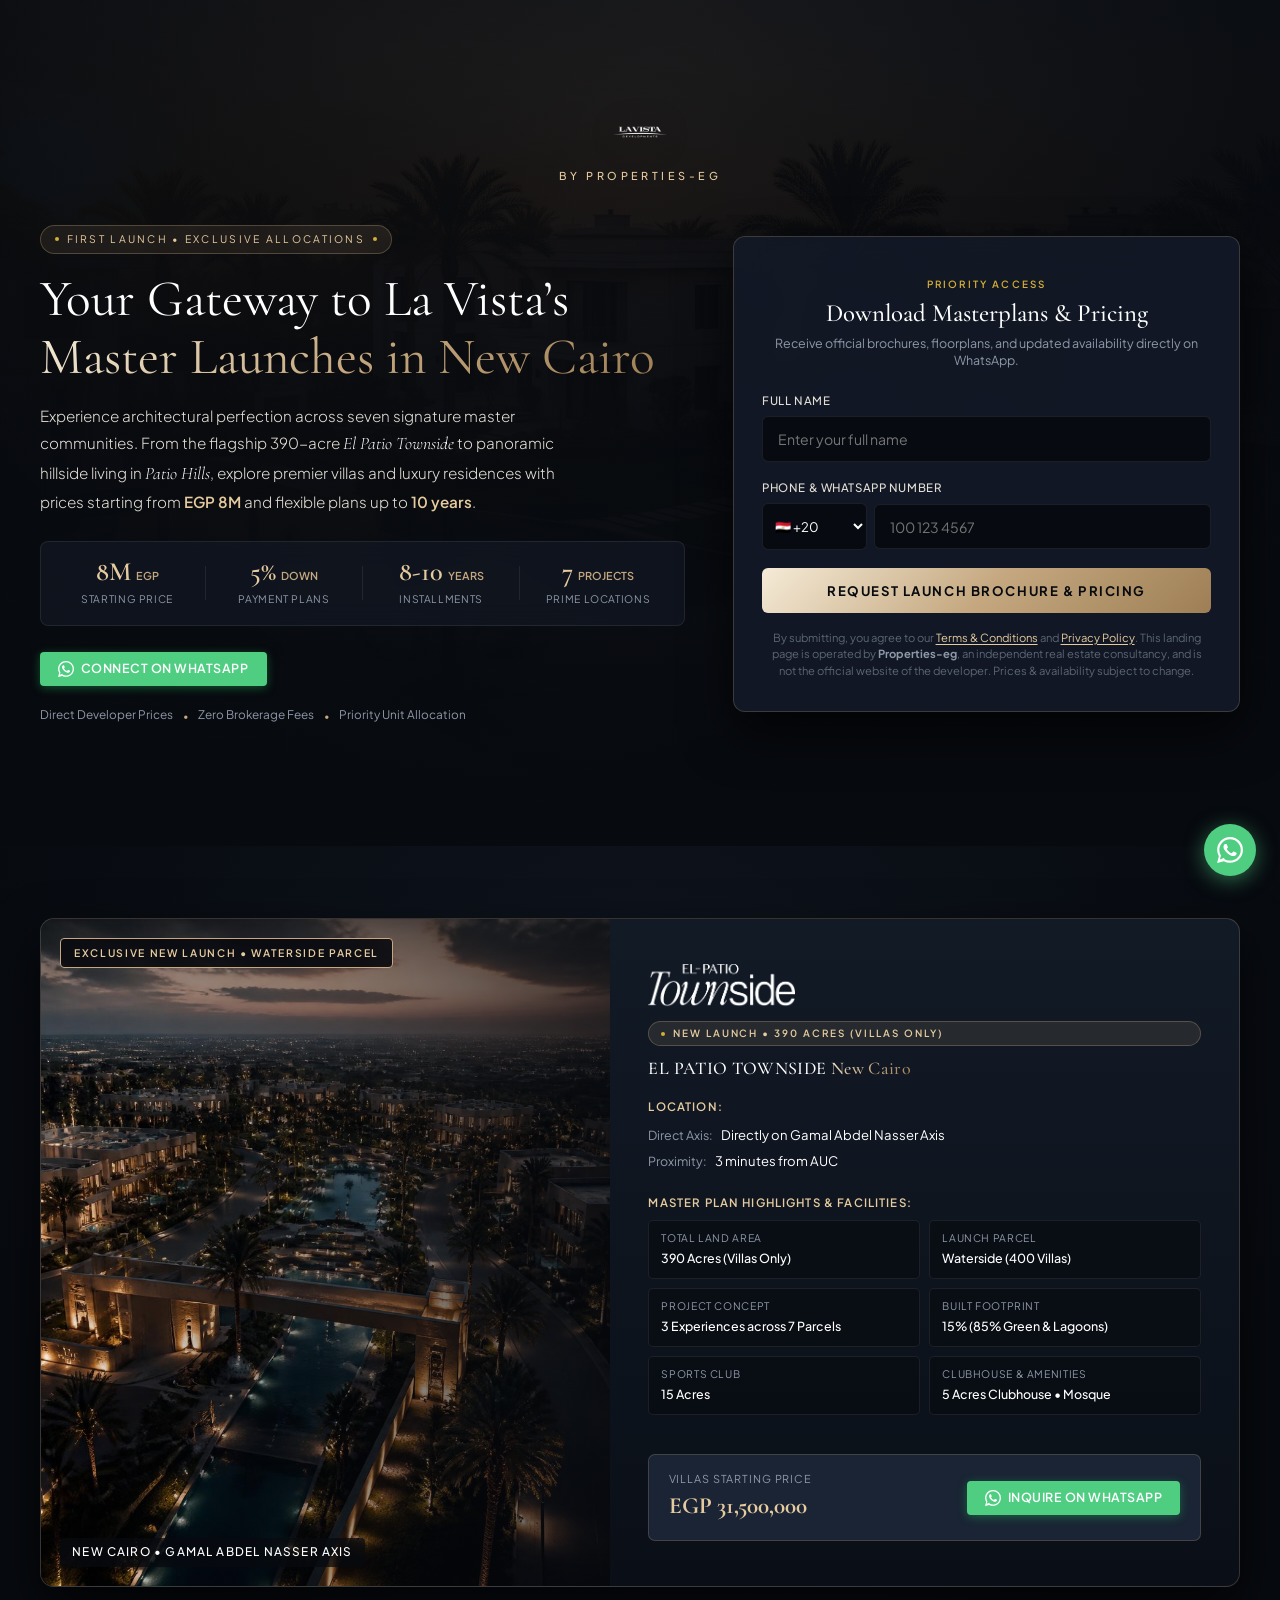
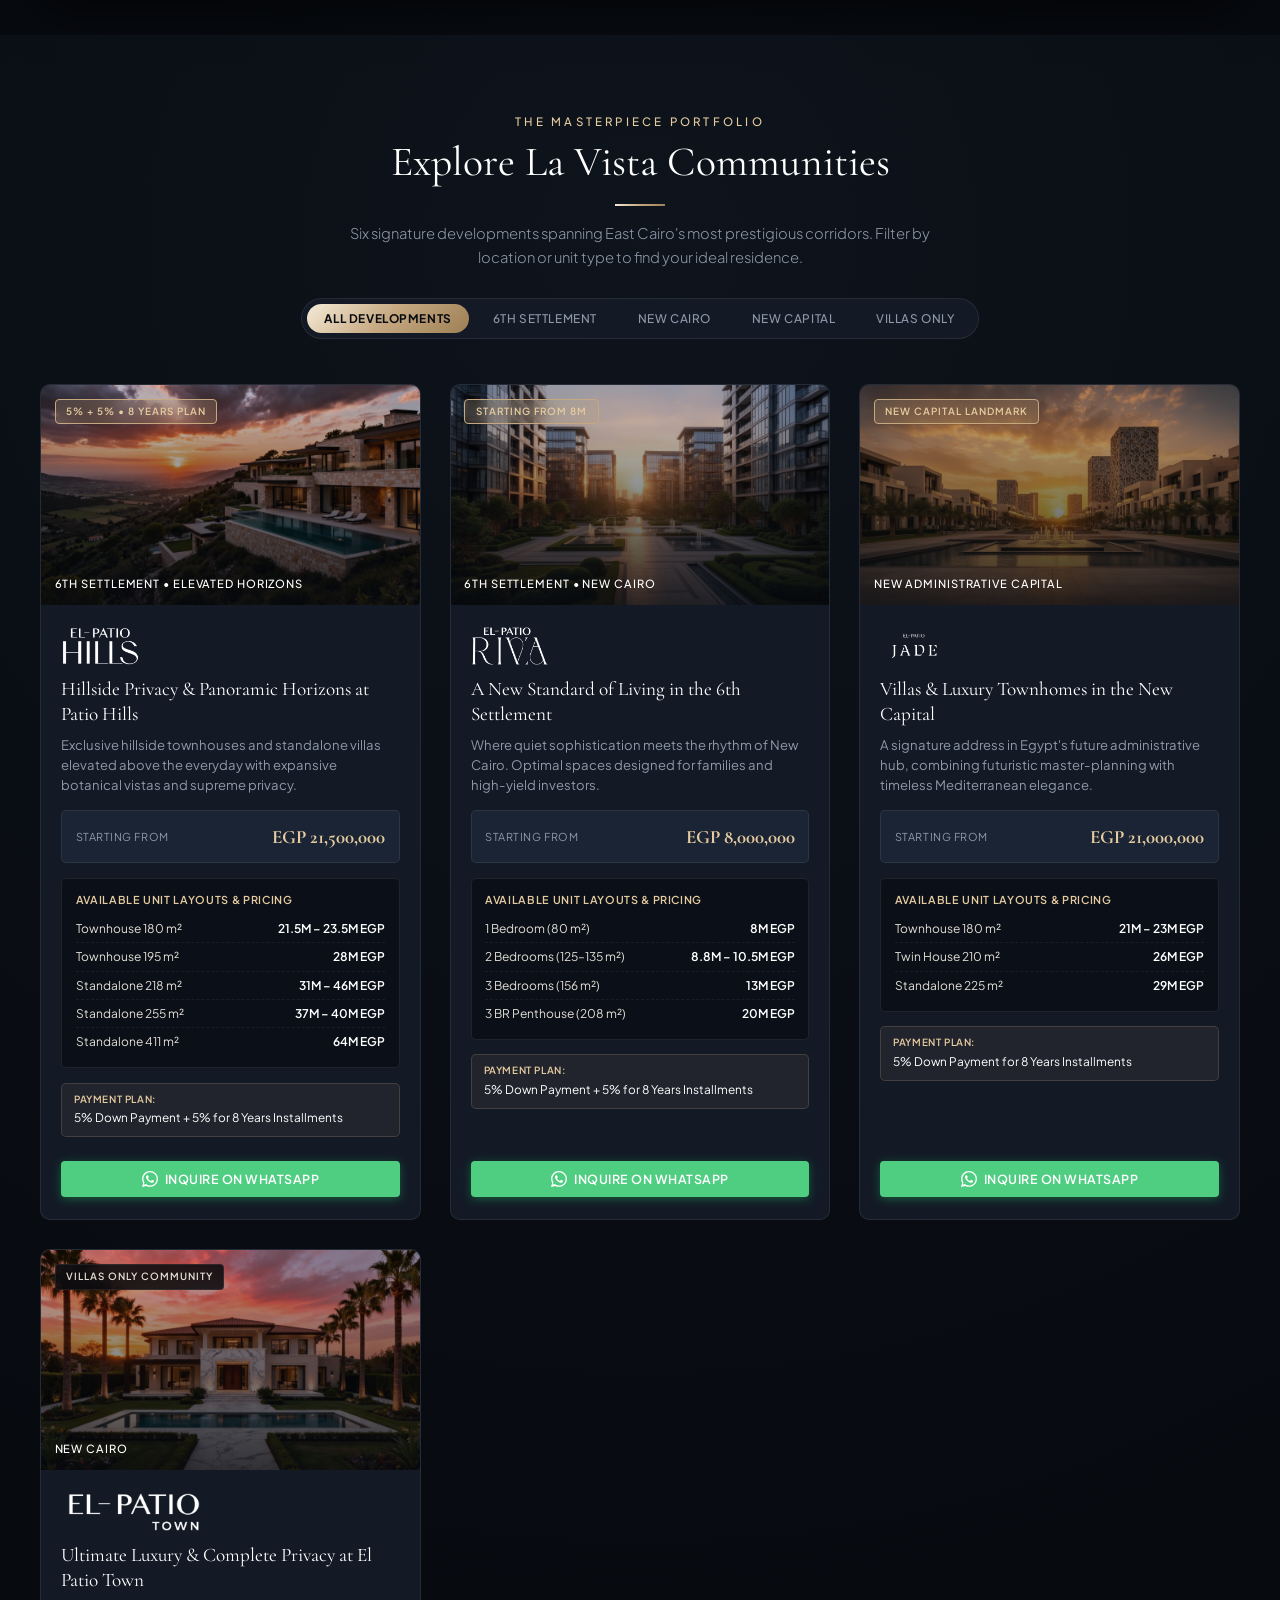
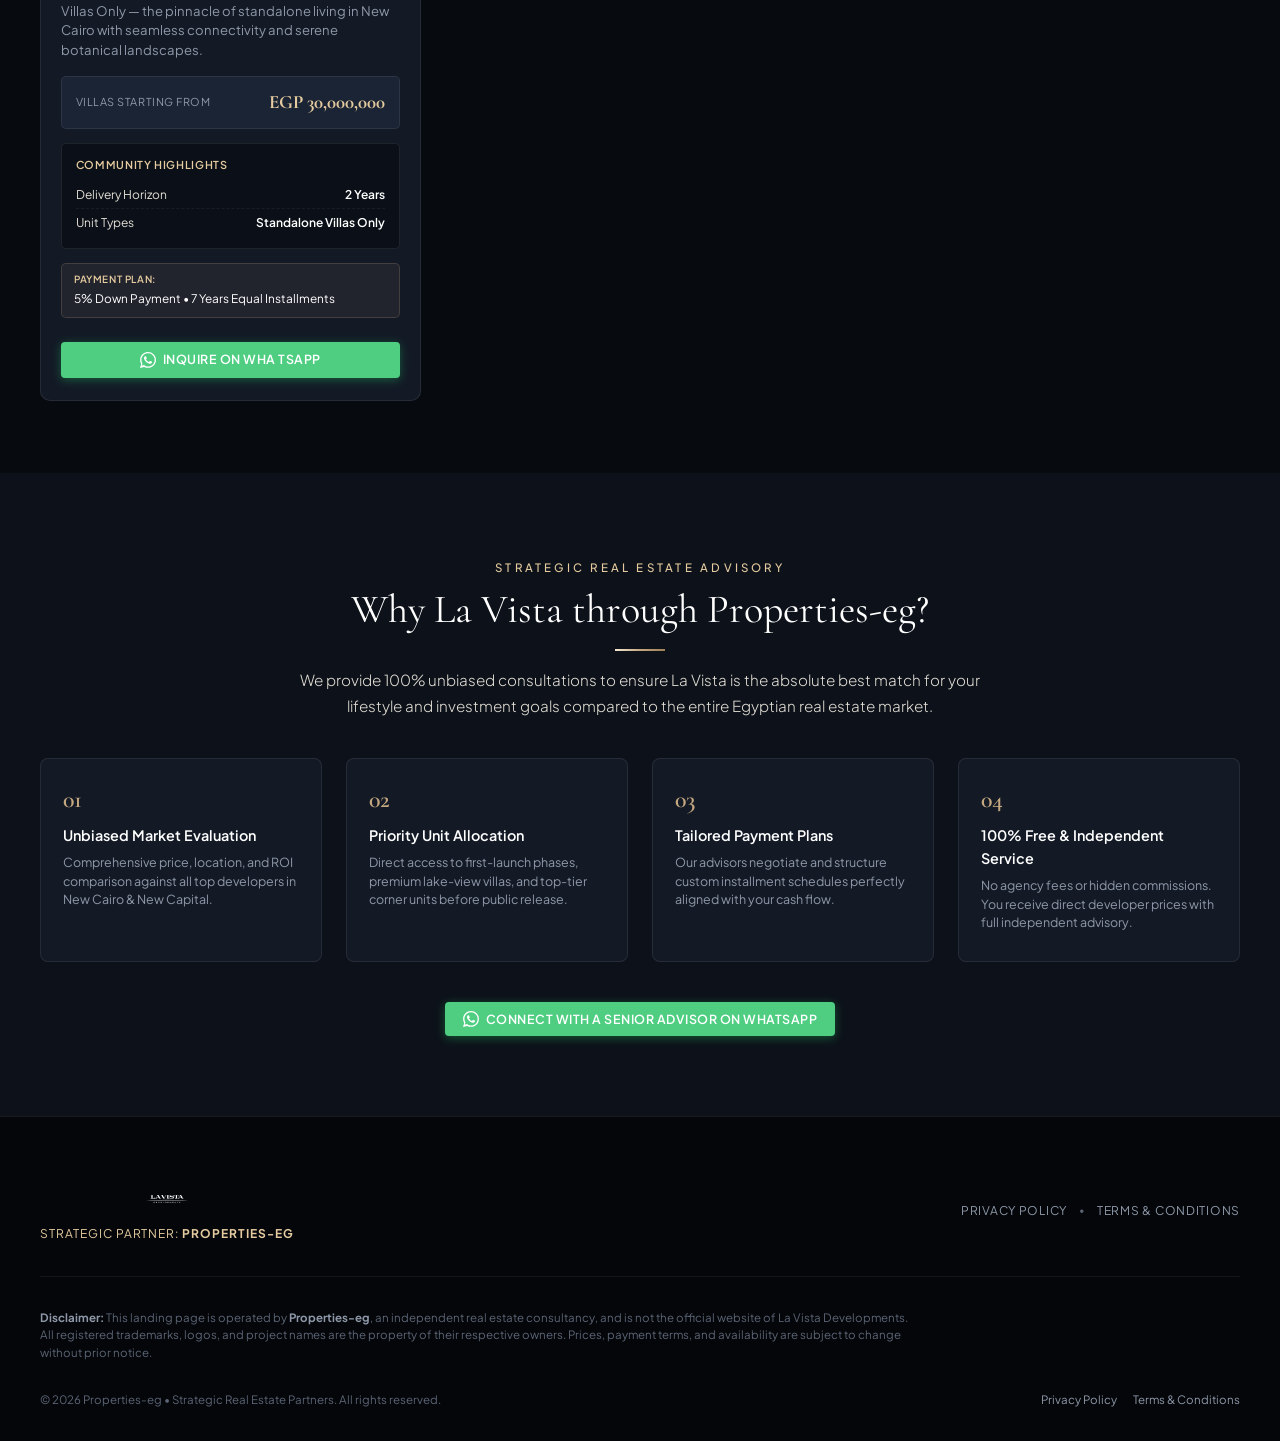
==== index.html @ 020f7bc1 "Remove Oro+Vida cards; light green WA buttons; fix Townside title size; confirm floating fixed" ====
<!DOCTYPE html>
<html lang="en">
<head>
  <meta charset="UTF-8" />
  <meta name="viewport" content="width=device-width, initial-scale=1.0, maximum-scale=5.0" />
  <title>La Vista Developments — Elevate Your Lifestyle in New Cairo | by Properties-eg</title>
  <meta name="description" content="Discover La Vista master developments across New Cairo, 6th Settlement & New Capital. Featuring El Patio Townside new launch, Patio Hills, Patio Riva, and Patio Jade." />
  <meta name="keywords" content="La Vista Developments, El Patio Townside, El Patio Town, El Patio Oro, Patio Vida, Patio Riva, Patio Hills, Patio Jade, New Cairo Villas, Properties-eg" />
  
  <!-- Tab Icon / Favicon -->
  <link rel="icon" type="image/png" href="images/la-vista-logo.png" />
  <link rel="apple-touch-icon" href="images/la-vista-logo.png" />
  <meta name="theme-color" content="#070A0F" />

  <!-- Open Graph / Meta -->
  <meta property="og:type" content="website" />
  <meta property="og:title" content="La Vista Developments — Elevate Your Lifestyle in New Cairo" />
  <meta property="og:description" content="Explore luxury communities by La Vista Developments. Starting prices from 8M with flexible installment plans up to 10 years." />
  <meta property="og:image" content="images/hero-bright.jpg" />
  <meta name="twitter:card" content="summary_large_image" />
  <meta name="twitter:title" content="La Vista Developments — New Cairo & 6th Settlement" />
  <meta name="twitter:description" content="Explore luxury communities by La Vista Developments. Starting prices from 8M with flexible installment plans." />
  <meta name="twitter:image" content="images/hero-bright.jpg" />

  <!-- Google Fonts -->
  <link rel="preconnect" href="https://fonts.googleapis.com" />
  <link rel="preconnect" href="https://fonts.gstatic.com" crossorigin />
  <link href="https://fonts.googleapis.com/css2?family=Cormorant+Garamond:ital,wght@0,400;0,500;0,600;0,700;1,400&family=Plus+Jakarta+Sans:wght@300;400;500;600;700&display=swap" rel="stylesheet" />

  <!-- Stylesheet -->
  <link rel="stylesheet" href="styles.css" />

  <!-- Google tag (gtag.js) for Conversion Tracking -->
  <script async src="https://www.googletagmanager.com/gtag/js?id=AW-18143625888"></script>
  <script>
    window.dataLayer = window.dataLayer || [];
    function gtag(){dataLayer.push(arguments);}
    gtag('js', new Date());
    gtag('config', 'AW-18143625888');

    function gtag_report_conversion(url) {
      var callback = function () {
        if (typeof(url) !== 'undefined') {
          window.location = url;
        }
      };
      if (typeof gtag === 'function') {
        gtag('event', 'conversion', {
          'send_to': 'AW-18143625888/IZlSCJDY36scEKCFx8tD',
          'value': 1.0,
          'currency': 'EGP',
          'event_callback': callback
        });
      } else if (typeof url !== 'undefined') {
        window.location = url;
      }
      return false;
    }
  </script>
</head>
<body>

  <!-- ============================================================
       HERO SECTION
       ============================================================ -->
  <section class="hero-section" id="hero">
    <div class="hero-backdrop">
      <img src="images/hero-bright.jpg" alt="La Vista luxury estate" class="hero-bg-img" />
      <div class="hero-overlay"></div>
    </div>

    <div class="container hero-container">
      
      <!-- Centered Brand Logo -->
      <header class="hero-brand-center">
        <img src="images/la-vista-logo.png" alt="La Vista Developments" class="hero-center-logo" />
        <span class="hero-brand-subtitle">by Properties-eg</span>
      </header>

      <div class="hero-grid">
        
        <!-- Left: Hero Content -->
        <div class="hero-content">
          <div class="pill-tag">
            <span class="dot"></span>
            <span>FIRST LAUNCH &bull; EXCLUSIVE ALLOCATIONS</span>
            <span class="dot"></span>
          </div>

          <h1 class="hero-heading">
            Your Gateway to La Vista’s<br />
            <span class="text-gold">Master Launches in New Cairo</span>
          </h1>

          <p class="hero-description">
            Experience architectural perfection across seven signature master communities. From the flagship 390-acre <em>El Patio Townside</em> to panoramic hillside living in <em>Patio Hills</em>, explore premier villas and luxury residences with prices starting from <strong>EGP 8M</strong> and flexible plans up to <strong>10 years</strong>.
          </p>

          <!-- Key Metrics Strip -->
          <div class="hero-metrics">
            <div class="metric-card">
              <span class="metric-num">8M</span>
              <span class="metric-unit">EGP</span>
              <span class="metric-lbl">Starting Price</span>
            </div>
            <div class="metric-card">
              <span class="metric-num">5%</span>
              <span class="metric-unit">Down</span>
              <span class="metric-lbl">Payment Plans</span>
            </div>
            <div class="metric-card">
              <span class="metric-num">8-10</span>
              <span class="metric-unit">Years</span>
              <span class="metric-lbl">Installments</span>
            </div>
            <div class="metric-card">
              <span class="metric-num">7</span>
              <span class="metric-unit">Projects</span>
              <span class="metric-lbl">Prime Locations</span>
            </div>
          </div>

          <!-- Small Elegant WhatsApp CTA -->
          <div class="hero-cta-row">
            <a href="https://wa.me/201003565002?text=Hello%2C%20I'm%20interested%20in%20La%20Vista%20Developments.%20Please%20share%20full%20details." target="_blank" rel="noopener noreferrer" class="btn-wa-compact">
              <svg viewBox="0 0 24 24" width="16" height="16" class="icon-wa-sm" aria-hidden="true"><path d="M.057 24l1.687-6.163a11.867 11.867 0 01-1.587-5.946C.16 5.335 5.495 0 12.05 0a11.817 11.817 0 018.413 3.488 11.824 11.824 0 013.48 8.414c-.003 6.557-5.338 11.892-11.893 11.892a11.9 11.9 0 01-5.688-1.448L.057 24zm6.597-3.807c1.676.995 3.276 1.591 5.392 1.592 5.448 0 9.886-4.434 9.889-9.885.002-5.462-4.415-9.89-9.881-9.892-5.452 0-9.887 4.434-9.889 9.884a9.86 9.86 0 001.51 5.26l-.999 3.648 3.978-1.607zm11.387-5.464c-.074-.124-.272-.198-.57-.347-.297-.149-1.758-.868-2.031-.967-.272-.099-.47-.149-.669.149-.198.297-.768.967-.941 1.165-.173.198-.347.223-.644.074-.297-.149-1.255-.462-2.39-1.475-.883-.788-1.48-1.761-1.653-2.059-.173-.297-.018-.458.13-.606.134-.133.297-.347.446-.521.151-.172.2-.296.3-.495.099-.198.05-.372-.025-.521-.075-.148-.669-1.611-.916-2.206-.242-.579-.487-.501-.669-.51l-.57-.01c-.198 0-.52.074-.792.372s-1.04 1.016-1.04 2.479 1.065 2.876 1.213 3.074c.149.198 2.095 3.2 5.076 4.487.71.306 1.263.489 1.694.626.712.226 1.36.194 1.872.118.571-.085 1.758-.719 2.006-1.413.248-.694.248-1.289.173-1.413z"/></svg>
              <span>Connect on WhatsApp</span>
            </a>
          </div>

          <div class="hero-trust">
            <span class="trust-tag">Direct Developer Prices</span>
            <span class="trust-sep">&bull;</span>
            <span class="trust-tag">Zero Brokerage Fees</span>
            <span class="trust-sep">&bull;</span>
            <span class="trust-tag">Priority Unit Allocation</span>
          </div>
        </div>

        <!-- Right: Glass Lead Form -->
        <div class="hero-form-wrapper">
          <div class="glass-form-card">
            <div class="form-header">
              <span class="form-badge">Priority Access</span>
              <h2 class="form-title">Download Masterplans & Pricing</h2>
              <p class="form-subtitle">Receive official brochures, floorplans, and updated availability directly on WhatsApp.</p>
            </div>

            <form class="lead-form" id="hero-lead-form">
              <input type="hidden" name="access_key" value="88bb89c7-8fbc-4de2-bc5a-4cd05694b489" />
              <input type="hidden" name="subject" value="New Lead: La Vista Developments Landing Page" />
              <input type="hidden" name="from_name" value="La Vista Landing Page Lead" />
              <input type="hidden" name="lead_source" value="Hero Form" />
              <input type="checkbox" name="botcheck" class="hidden" style="display: none;" />

              <div class="form-group">
                <label for="hero-name" class="form-label">Full Name</label>
                <div class="input-wrapper">
                  <input type="text" id="hero-name" name="name" placeholder="Enter your full name" required class="form-input" />
                </div>
              </div>

              <div class="form-group">
                <label for="hero-phone" class="form-label">Phone & WhatsApp Number</label>
                <div class="phone-input-row">
                  <select name="country_code" id="hero-country-code" class="country-select" aria-label="Country Code">
                    <option value="+20" selected>🇪🇬 +20</option>
                    <option value="+966">🇸🇦 +966</option>
                    <option value="+971">🇦🇪 +971</option>
                    <option value="+965">🇰🇼 +965</option>
                    <option value="+974">🇶🇦 +974</option>
                    <option value="+973">🇧🇭 +973</option>
                    <option value="+968">🇴🇲 +968</option>
                    <option value="+1">🇺🇸 +1</option>
                    <option value="+44">🇬🇧 +44</option>
                  </select>
                  <div class="input-wrapper phone-wrapper">
                    <input type="tel" id="hero-phone" name="phone" placeholder="100 123 4567" required class="form-input" />
                  </div>
                </div>
              </div>

              <button type="submit" class="btn-submit" id="hero-submit-btn">
                <span class="btn-text">Request Launch Brochure & Pricing</span>
                <span class="btn-spinner hidden"></span>
              </button>

              <div class="form-feedback hidden" id="hero-feedback"></div>

              <p class="form-disclaimer">
                By submitting, you agree to our <a href="terms.html" class="legal-link">Terms &amp; Conditions</a> and <a href="privacy.html" class="legal-link">Privacy Policy</a>. This landing page is operated by <strong>Properties-eg</strong>, an independent real estate consultancy, and is not the official website of the developer. Prices & availability subject to change.
              </p>
            </form>
          </div>
        </div>

      </div>
    </div>
  </section>

  <!-- ============================================================
       SPECIAL FEATURED SECTION: EL PATIO TOWNSIDE (NEW LAUNCH)
       ============================================================ -->
  <section class="special-launch-section" id="townside-launch">
    <div class="container">
      <div class="special-launch-card">
        
        <div class="special-launch-grid">
          
          <!-- Visual Column -->
          <div class="special-media-col">
            <div class="special-media-wrap">
              <img src="images/bright-townside.jpg" alt="El Patio Townside 390-Acre Masterpiece" class="special-img" />
              <div class="special-media-overlay"></div>
              <div class="special-badge-float">Exclusive New Launch &bull; Waterside Parcel</div>
              <div class="special-location-tag">New Cairo &bull; Gamal Abdel Nasser Axis</div>
            </div>
          </div>

          <!-- Content Column -->
          <div class="special-content-col">
            <div class="special-logo-wrap">
              <img src="images/el-patio-townside-logo.png" alt="El Patio Townside Logo" class="special-logo" />
            </div>

            <div class="special-pill">
              <span class="dot"></span>
              <span>NEW LAUNCH &bull; 390 ACRES (VILLAS ONLY)</span>
            </div>

            <h2 class="special-heading">
              EL PATIO TOWNSIDE <span class="text-gold">New Cairo</span>
            </h2>

            <!-- Prime Location -->
            <div class="spec-group">
              <span class="spec-group-title">Location:</span>
              <div class="spec-row">
                <span class="spec-label">Direct Axis:</span>
                <span class="spec-value">Directly on Gamal Abdel Nasser Axis</span>
              </div>
              <div class="spec-row">
                <span class="spec-label">Proximity:</span>
                <span class="spec-value">3 minutes from AUC</span>
              </div>
            </div>

            <!-- Master Plan & Facilities -->
            <div class="spec-group">
              <span class="spec-group-title">Master Plan Highlights & Facilities:</span>
              <div class="spec-grid-2col">
                <div class="spec-item-box">
                  <span class="box-lbl">Total Land Area</span>
                  <span class="box-val">390 Acres (Villas Only)</span>
                </div>
                <div class="spec-item-box">
                  <span class="box-lbl">Launch Parcel</span>
                  <span class="box-val">Waterside (400 Villas)</span>
                </div>
                <div class="spec-item-box">
                  <span class="box-lbl">Project Concept</span>
                  <span class="box-val">3 Experiences across 7 Parcels</span>
                </div>
                <div class="spec-item-box">
                  <span class="box-lbl">Built Footprint</span>
                  <span class="box-val">15% (85% Green & Lagoons)</span>
                </div>
                <div class="spec-item-box">
                  <span class="box-lbl">Sports Club</span>
                  <span class="box-val">15 Acres</span>
                </div>
                <div class="spec-item-box">
                  <span class="box-lbl">Clubhouse & Amenities</span>
                  <span class="box-val">5 Acres Clubhouse &bull; Mosque</span>
                </div>
              </div>
            </div>

            <!-- Pricing & Action -->
            <div class="special-price-action-row">
              <div class="special-price-box">
                <span class="special-price-lbl">Villas Starting Price</span>
                <span class="special-price-val">EGP 31,500,000</span>
              </div>
              <a href="https://wa.me/201003565002?text=Hello%2C%20I'm%20interested%20in%20El%20Patio%20Townside%20(New%20Launch%20on%20Gamal%20Abdel%20Nasser%20Axis).%20Please%20share%20full%20details." target="_blank" rel="noopener noreferrer" class="btn-wa-compact">
                <svg viewBox="0 0 24 24" width="16" height="16" class="icon-wa-sm" aria-hidden="true"><path d="M.057 24l1.687-6.163a11.867 11.867 0 01-1.587-5.946C.16 5.335 5.495 0 12.05 0a11.817 11.817 0 018.413 3.488 11.824 11.824 0 013.48 8.414c-.003 6.557-5.338 11.892-11.893 11.892a11.9 11.9 0 01-5.688-1.448L.057 24zm6.597-3.807c1.676.995 3.276 1.591 5.392 1.592 5.448 0 9.886-4.434 9.889-9.885.002-5.462-4.415-9.89-9.881-9.892-5.452 0-9.887 4.434-9.889 9.884a9.86 9.86 0 001.51 5.26l-.999 3.648 3.978-1.607zm11.387-5.464c-.074-.124-.272-.198-.57-.347-.297-.149-1.758-.868-2.031-.967-.272-.099-.47-.149-.669.149-.198.297-.768.967-.941 1.165-.173.198-.347.223-.644.074-.297-.149-1.255-.462-2.39-1.475-.883-.788-1.48-1.761-1.653-2.059-.173-.297-.018-.458.13-.606.134-.133.297-.347.446-.521.151-.172.2-.296.3-.495.099-.198.05-.372-.025-.521-.075-.148-.669-1.611-.916-2.206-.242-.579-.487-.501-.669-.51l-.57-.01c-.198 0-.52.074-.792.372s-1.04 1.016-1.04 2.479 1.065 2.876 1.213 3.074c.149.198 2.095 3.2 5.076 4.487.71.306 1.263.489 1.694.626.712.226 1.36.194 1.872.118.571-.085 1.758-.719 2.006-1.413.248-.694.248-1.289.173-1.413z"/></svg>
                <span>Inquire on WhatsApp</span>
              </a>
            </div>

          </div>

        </div>

      </div>
    </div>
  </section>

  <!-- ============================================================
       INTERACTIVE PORTFOLIO SECTION
       ============================================================ -->
  <section class="developments-section" id="developments">
    <div class="container">
      
      <!-- Section Header -->
      <div class="section-header text-center">
        <span class="section-eyebrow">The Masterpiece Portfolio</span>
        <h2 class="section-title">Explore La Vista Communities</h2>
        <div class="luxury-divider"></div>
        <p class="section-subtitle">
          Six signature developments spanning East Cairo's most prestigious corridors. Filter by location or unit type to find your ideal residence.
        </p>

        <!-- Filter Tabs -->
        <div class="filter-tabs-wrapper">
          <div class="filter-tabs" id="project-filters">
            <button type="button" class="filter-btn active" data-filter="all">All Developments</button>
            <button type="button" class="filter-btn" data-filter="6th-settlement">6th Settlement</button>
            <button type="button" class="filter-btn" data-filter="new-cairo">New Cairo</button>
            <button type="button" class="filter-btn" data-filter="new-capital">New Capital</button>
            <button type="button" class="filter-btn" data-filter="villas">Villas Only</button>
          </div>
        </div>
      </div>

      <!-- Projects Grid -->
      <div class="projects-grid" id="projects-grid">
        
        <!-- Project 1: Patio Hills -->
        <article class="project-card" data-category="6th-settlement villas">
          <div class="card-media">
            <img src="images/bright-hills.jpg" alt="Patio Hills hillside luxury villas" loading="lazy" class="card-img" />
            <div class="card-overlay"></div>
            <div class="card-badge gold-badge">5% + 5% &bull; 8 Years Plan</div>
            <div class="card-location">6th Settlement &bull; Elevated Horizons</div>
          </div>
          <div class="card-body">
            <div class="card-logo-wrap">
              <img src="images/patio-hills-logo.png" alt="Patio Hills logo" class="card-logo" />
            </div>
            <p class="card-tagline">Hillside Privacy & Panoramic Horizons at Patio Hills</p>
            <p class="card-desc">
              Exclusive hillside townhouses and standalone villas elevated above the everyday with expansive botanical vistas and supreme privacy.
            </p>

            <div class="card-price-box">
              <span class="price-lbl">Starting from</span>
              <span class="price-val">EGP 21,500,000</span>
            </div>

            <!-- Unit Breakdown List -->
            <div class="unit-breakdown">
              <div class="breakdown-title">Available Unit Layouts & Pricing</div>
              <div class="unit-table">
                <div class="unit-row">
                  <span class="unit-name">Townhouse 180 m²</span>
                  <span class="unit-price">21.5M – 23.5M EGP</span>
                </div>
                <div class="unit-row">
                  <span class="unit-name">Townhouse 195 m²</span>
                  <span class="unit-price">28M EGP</span>
                </div>
                <div class="unit-row">
                  <span class="unit-name">Standalone 218 m²</span>
                  <span class="unit-price">31M – 46M EGP</span>
                </div>
                <div class="unit-row">
                  <span class="unit-name">Standalone 255 m²</span>
                  <span class="unit-price">37M – 40M EGP</span>
                </div>
                <div class="unit-row">
                  <span class="unit-name">Standalone 411 m²</span>
                  <span class="unit-price">64M EGP</span>
                </div>
              </div>
            </div>

            <div class="payment-highlight">
              <span class="plan-label">Payment Plan:</span>
              <span class="plan-details">5% Down Payment + 5% for 8 Years Installments</span>
            </div>

            <div class="card-action-single">
              <a href="https://wa.me/201003565002?text=Hello%2C%20I'm%20interested%20in%20Patio%20Hills%20(6th%20Settlement).%20Please%20share%20full%20details." target="_blank" rel="noopener noreferrer" class="btn-card-wa-compact">
                <svg viewBox="0 0 24 24" width="16" height="16" class="icon-wa-sm" aria-hidden="true"><path d="M.057 24l1.687-6.163a11.867 11.867 0 01-1.587-5.946C.16 5.335 5.495 0 12.05 0a11.817 11.817 0 018.413 3.488 11.824 11.824 0 013.48 8.414c-.003 6.557-5.338 11.892-11.893 11.892a11.9 11.9 0 01-5.688-1.448L.057 24zm6.597-3.807c1.676.995 3.276 1.591 5.392 1.592 5.448 0 9.886-4.434 9.889-9.885.002-5.462-4.415-9.89-9.881-9.892-5.452 0-9.887 4.434-9.889 9.884a9.86 9.86 0 001.51 5.26l-.999 3.648 3.978-1.607zm11.387-5.464c-.074-.124-.272-.198-.57-.347-.297-.149-1.758-.868-2.031-.967-.272-.099-.47-.149-.669.149-.198.297-.768.967-.941 1.165-.173.198-.347.223-.644.074-.297-.149-1.255-.462-2.39-1.475-.883-.788-1.48-1.761-1.653-2.059-.173-.297-.018-.458.13-.606.134-.133.297-.347.446-.521.151-.172.2-.296.3-.495.099-.198.05-.372-.025-.521-.075-.148-.669-1.611-.916-2.206-.242-.579-.487-.501-.669-.51l-.57-.01c-.198 0-.52.074-.792.372s-1.04 1.016-1.04 2.479 1.065 2.876 1.213 3.074c.149.198 2.095 3.2 5.076 4.487.71.306 1.263.489 1.694.626.712.226 1.36.194 1.872.118.571-.085 1.758-.719 2.006-1.413.248-.694.248-1.289.173-1.413z"/></svg>
                <span>Inquire on WhatsApp</span>
              </a>
            </div>
          </div>
        </article>

        <!-- Project 2: Patio Riva -->
        <article class="project-card" data-category="6th-settlement">
          <div class="card-media">
            <img src="images/bright-riva.jpg" alt="Patio Riva 6th Settlement New Cairo" loading="lazy" class="card-img" />
            <div class="card-overlay"></div>
            <div class="card-badge gold-badge">Starting from 8M</div>
            <div class="card-location">6th Settlement &bull; New Cairo</div>
          </div>
          <div class="card-body">
            <div class="card-logo-wrap">
              <img src="images/patio-riva-logo.png" alt="Patio Riva logo" class="card-logo" />
            </div>
            <p class="card-tagline">A New Standard of Living in the 6th Settlement</p>
            <p class="card-desc">
              Where quiet sophistication meets the rhythm of New Cairo. Optimal spaces designed for families and high-yield investors.
            </p>

            <div class="card-price-box">
              <span class="price-lbl">Starting from</span>
              <span class="price-val">EGP 8,000,000</span>
            </div>

            <!-- Unit Breakdown List -->
            <div class="unit-breakdown">
              <div class="breakdown-title">Available Unit Layouts & Pricing</div>
              <div class="unit-table">
                <div class="unit-row">
                  <span class="unit-name">1 Bedroom (80 m²)</span>
                  <span class="unit-price">8M EGP</span>
                </div>
                <div class="unit-row">
                  <span class="unit-name">2 Bedrooms (125–135 m²)</span>
                  <span class="unit-price">8.8M – 10.5M EGP</span>
                </div>
                <div class="unit-row">
                  <span class="unit-name">3 Bedrooms (156 m²)</span>
                  <span class="unit-price">13M EGP</span>
                </div>
                <div class="unit-row">
                  <span class="unit-name">3 BR Penthouse (208 m²)</span>
                  <span class="unit-price">20M EGP</span>
                </div>
              </div>
            </div>

            <div class="payment-highlight">
              <span class="plan-label">Payment Plan:</span>
              <span class="plan-details">5% Down Payment + 5% for 8 Years Installments</span>
            </div>

            <div class="card-action-single">
              <a href="https://wa.me/201003565002?text=Hello%2C%20I'm%20interested%20in%20Patio%20Riva%20(6th%20Settlement).%20Please%20share%20full%20details." target="_blank" rel="noopener noreferrer" class="btn-card-wa-compact">
                <svg viewBox="0 0 24 24" width="16" height="16" class="icon-wa-sm" aria-hidden="true"><path d="M.057 24l1.687-6.163a11.867 11.867 0 01-1.587-5.946C.16 5.335 5.495 0 12.05 0a11.817 11.817 0 018.413 3.488 11.824 11.824 0 013.48 8.414c-.003 6.557-5.338 11.892-11.893 11.892a11.9 11.9 0 01-5.688-1.448L.057 24zm6.597-3.807c1.676.995 3.276 1.591 5.392 1.592 5.448 0 9.886-4.434 9.889-9.885.002-5.462-4.415-9.89-9.881-9.892-5.452 0-9.887 4.434-9.889 9.884a9.86 9.86 0 001.51 5.26l-.999 3.648 3.978-1.607zm11.387-5.464c-.074-.124-.272-.198-.57-.347-.297-.149-1.758-.868-2.031-.967-.272-.099-.47-.149-.669.149-.198.297-.768.967-.941 1.165-.173.198-.347.223-.644.074-.297-.149-1.255-.462-2.39-1.475-.883-.788-1.48-1.761-1.653-2.059-.173-.297-.018-.458.13-.606.134-.133.297-.347.446-.521.151-.172.2-.296.3-.495.099-.198.05-.372-.025-.521-.075-.148-.669-1.611-.916-2.206-.242-.579-.487-.501-.669-.51l-.57-.01c-.198 0-.52.074-.792.372s-1.04 1.016-1.04 2.479 1.065 2.876 1.213 3.074c.149.198 2.095 3.2 5.076 4.487.71.306 1.263.489 1.694.626.712.226 1.36.194 1.872.118.571-.085 1.758-.719 2.006-1.413.248-.694.248-1.289.173-1.413z"/></svg>
                <span>Inquire on WhatsApp</span>
              </a>
            </div>
          </div>
        </article>

        <!-- Project 3: Patio Jade (New Capital) -->
        <article class="project-card" data-category="new-capital villas">
          <div class="card-media">
            <img src="images/bright-jade.jpg" alt="Patio Jade New Administrative Capital" loading="lazy" class="card-img" />
            <div class="card-overlay"></div>
            <div class="card-badge gold-badge">New Capital Landmark</div>
            <div class="card-location">New Administrative Capital</div>
          </div>
          <div class="card-body">
            <div class="card-logo-wrap">
              <img src="images/patio-jade-logo.png" alt="Patio Jade logo" class="card-logo" />
            </div>
            <p class="card-tagline">Villas & Luxury Townhomes in the New Capital</p>
            <p class="card-desc">
              A signature address in Egypt's future administrative hub, combining futuristic master-planning with timeless Mediterranean elegance.
            </p>

            <div class="card-price-box">
              <span class="price-lbl">Starting from</span>
              <span class="price-val">EGP 21,000,000</span>
            </div>

            <!-- Unit Breakdown List -->
            <div class="unit-breakdown">
              <div class="breakdown-title">Available Unit Layouts & Pricing</div>
              <div class="unit-table">
                <div class="unit-row">
                  <span class="unit-name">Townhouse 180 m²</span>
                  <span class="unit-price">21M – 23M EGP</span>
                </div>
                <div class="unit-row">
                  <span class="unit-name">Twin House 210 m²</span>
                  <span class="unit-price">26M EGP</span>
                </div>
                <div class="unit-row">
                  <span class="unit-name">Standalone 225 m²</span>
                  <span class="unit-price">29M EGP</span>
                </div>
              </div>
            </div>

            <div class="payment-highlight">
              <span class="plan-label">Payment Plan:</span>
              <span class="plan-details">5% Down Payment for 8 Years Installments</span>
            </div>

            <div class="card-action-single">
              <a href="https://wa.me/201003565002?text=Hello%2C%20I'm%20interested%20in%20Patio%20Jade%20(New%20Administrative%20Capital).%20Please%20share%20full%20details." target="_blank" rel="noopener noreferrer" class="btn-card-wa-compact">
                <svg viewBox="0 0 24 24" width="16" height="16" class="icon-wa-sm" aria-hidden="true"><path d="M.057 24l1.687-6.163a11.867 11.867 0 01-1.587-5.946C.16 5.335 5.495 0 12.05 0a11.817 11.817 0 018.413 3.488 11.824 11.824 0 013.48 8.414c-.003 6.557-5.338 11.892-11.893 11.892a11.9 11.9 0 01-5.688-1.448L.057 24zm6.597-3.807c1.676.995 3.276 1.591 5.392 1.592 5.448 0 9.886-4.434 9.889-9.885.002-5.462-4.415-9.89-9.881-9.892-5.452 0-9.887 4.434-9.889 9.884a9.86 9.86 0 001.51 5.26l-.999 3.648 3.978-1.607zm11.387-5.464c-.074-.124-.272-.198-.57-.347-.297-.149-1.758-.868-2.031-.967-.272-.099-.47-.149-.669.149-.198.297-.768.967-.941 1.165-.173.198-.347.223-.644.074-.297-.149-1.255-.462-2.39-1.475-.883-.788-1.48-1.761-1.653-2.059-.173-.297-.018-.458.13-.606.134-.133.297-.347.446-.521.151-.172.2-.296.3-.495.099-.198.05-.372-.025-.521-.075-.148-.669-1.611-.916-2.206-.242-.579-.487-.501-.669-.51l-.57-.01c-.198 0-.52.074-.792.372s-1.04 1.016-1.04 2.479 1.065 2.876 1.213 3.074c.149.198 2.095 3.2 5.076 4.487.71.306 1.263.489 1.694.626.712.226 1.36.194 1.872.118.571-.085 1.758-.719 2.006-1.413.248-.694.248-1.289.173-1.413z"/></svg>
                <span>Inquire on WhatsApp</span>
              </a>
            </div>
          </div>
        </article>

        <!-- Project 4: El Patio Town -->
        <article class="project-card" data-category="new-cairo villas">
          <div class="card-media">
            <img src="images/bright-villa.jpg" alt="El Patio Town standalone villas" loading="lazy" class="card-img" />
            <div class="card-overlay"></div>
            <div class="card-badge">Villas Only Community</div>
            <div class="card-location">New Cairo</div>
          </div>
          <div class="card-body">
            <div class="card-logo-wrap">
              <img src="images/el-patio-town-logo.png" alt="El Patio Town logo" class="card-logo" />
            </div>
            <p class="card-tagline">Ultimate Luxury & Complete Privacy at El Patio Town</p>
            <p class="card-desc">
              Villas Only — the pinnacle of standalone living in New Cairo with seamless connectivity and serene botanical landscapes.
            </p>

            <div class="card-price-box">
              <span class="price-lbl">Villas Starting from</span>
              <span class="price-val">EGP 30,000,000</span>
            </div>

            <div class="unit-breakdown">
              <div class="breakdown-title">Community Highlights</div>
              <div class="unit-table">
                <div class="unit-row">
                  <span class="unit-name">Delivery Horizon</span>
                  <span class="unit-price">2 Years</span>
                </div>
                <div class="unit-row">
                  <span class="unit-name">Unit Types</span>
                  <span class="unit-price">Standalone Villas Only</span>
                </div>
              </div>
            </div>

            <div class="payment-highlight">
              <span class="plan-label">Payment Plan:</span>
              <span class="plan-details">5% Down Payment &bull; 7 Years Equal Installments</span>
            </div>

            <div class="card-action-single">
              <a href="https://wa.me/201003565002?text=Hello%2C%20I'm%20interested%20in%20El%20Patio%20Town%20(New%20Cairo).%20Please%20share%20full%20details." target="_blank" rel="noopener noreferrer" class="btn-card-wa-compact">
                <svg viewBox="0 0 24 24" width="16" height="16" class="icon-wa-sm" aria-hidden="true"><path d="M.057 24l1.687-6.163a11.867 11.867 0 01-1.587-5.946C.16 5.335 5.495 0 12.05 0a11.817 11.817 0 018.413 3.488 11.824 11.824 0 013.48 8.414c-.003 6.557-5.338 11.892-11.893 11.892a11.9 11.9 0 01-5.688-1.448L.057 24zm6.597-3.807c1.676.995 3.276 1.591 5.392 1.592 5.448 0 9.886-4.434 9.889-9.885.002-5.462-4.415-9.89-9.881-9.892-5.452 0-9.887 4.434-9.889 9.884a9.86 9.86 0 001.51 5.26l-.999 3.648 3.978-1.607zm11.387-5.464c-.074-.124-.272-.198-.57-.347-.297-.149-1.758-.868-2.031-.967-.272-.099-.47-.149-.669.149-.198.297-.768.967-.941 1.165-.173.198-.347.223-.644.074-.297-.149-1.255-.462-2.39-1.475-.883-.788-1.48-1.761-1.653-2.059-.173-.297-.018-.458.13-.606.134-.133.297-.347.446-.521.151-.172.2-.296.3-.495.099-.198.05-.372-.025-.521-.075-.148-.669-1.611-.916-2.206-.242-.579-.487-.501-.669-.51l-.57-.01c-.198 0-.52.074-.792.372s-1.04 1.016-1.04 2.479 1.065 2.876 1.213 3.074c.149.198 2.095 3.2 5.076 4.487.71.306 1.263.489 1.694.626.712.226 1.36.194 1.872.118.571-.085 1.758-.719 2.006-1.413.248-.694.248-1.289.173-1.413z"/></svg>
                <span>Inquire on Wha
tsApp</span>
              </a>
            </div>
          </div>
        </article>

      </div>
    </div>
  </section>

  <!-- ============================================================
       WHY PROPERTIES-EG ADVISORY SECTION
       ============================================================ -->
  <section class="why-us-section" id="why-us">
    <div class="container text-center">
      <span class="section-eyebrow">Strategic Real Estate Advisory</span>
      <h2 class="why-us-title">Why La Vista through Properties-eg?</h2>
      <div class="luxury-divider"></div>
      
      <p class="why-us-lead">
        We provide 100% unbiased consultations to ensure La Vista is the absolute best match for your lifestyle and investment goals compared to the entire Egyptian real estate market.
      </p>

      <div class="why-us-grid">
        
        <div class="why-card">
          <div class="point-num">01</div>
          <h4 class="point-title">Unbiased Market Evaluation</h4>
          <p class="point-desc">Comprehensive price, location, and ROI comparison against all top developers in New Cairo & New Capital.</p>
        </div>

        <div class="why-card">
          <div class="point-num">02</div>
          <h4 class="point-title">Priority Unit Allocation</h4>
          <p class="point-desc">Direct access to first-launch phases, premium lake-view villas, and top-tier corner units before public release.</p>
        </div>

        <div class="why-card">
          <div class="point-num">03</div>
          <h4 class="point-title">Tailored Payment Plans</h4>
          <p class="point-desc">Our advisors negotiate and structure custom installment schedules perfectly aligned with your cash flow.</p>
        </div>

        <div class="why-card">
          <div class="point-num">04</div>
          <h4 class="point-title">100% Free & Independent Service</h4>
          <p class="point-desc">No agency fees or hidden commissions. You receive direct developer prices with full independent advisory.</p>
        </div>

      </div>

      <div class="why-us-cta">
        <a href="https://wa.me/201003565002?text=Hello%2C%20I%20would%20like%20a%20consultation%20regarding%20La%20Vista%20Developments." target="_blank" rel="noopener noreferrer" class="btn-wa-compact">
          <svg viewBox="0 0 24 24" width="16" height="16" class="icon-wa-sm" aria-hidden="true"><path d="M.057 24l1.687-6.163a11.867 11.867 0 01-1.587-5.946C.16 5.335 5.495 0 12.05 0a11.817 11.817 0 018.413 3.488 11.824 11.824 0 013.48 8.414c-.003 6.557-5.338 11.892-11.893 11.892a11.9 11.9 0 01-5.688-1.448L.057 24zm6.597-3.807c1.676.995 3.276 1.591 5.392 1.592 5.448 0 9.886-4.434 9.889-9.885.002-5.462-4.415-9.89-9.881-9.892-5.452 0-9.887 4.434-9.889 9.884a9.86 9.86 0 001.51 5.26l-.999 3.648 3.978-1.607zm11.387-5.464c-.074-.124-.272-.198-.57-.347-.297-.149-1.758-.868-2.031-.967-.272-.099-.47-.149-.669.149-.198.297-.768.967-.941 1.165-.173.198-.347.223-.644.074-.297-.149-1.255-.462-2.39-1.475-.883-.788-1.48-1.761-1.653-2.059-.173-.297-.018-.458.13-.606.134-.133.297-.347.446-.521.151-.172.2-.296.3-.495.099-.198.05-.372-.025-.521-.075-.148-.669-1.611-.916-2.206-.242-.579-.487-.501-.669-.51l-.57-.01c-.198 0-.52.074-.792.372s-1.04 1.016-1.04 2.479 1.065 2.876 1.213 3.074c.149.198 2.095 3.2 5.076 4.487.71.306 1.263.489 1.694.626.712.226 1.36.194 1.872.118.571-.085 1.758-.719 2.006-1.413.248-.694.248-1.289.173-1.413z"/></svg>
          <span>Connect with a Senior Advisor on WhatsApp</span>
        </a>
      </div>
    </div>
  </section>

  <!-- ============================================================
       SITE FOOTER
       ============================================================ -->
  <footer class="site-footer">
    <div class="container">
      <div class="footer-top">
        <div class="footer-brand">
          <img src="images/la-vista-logo.png" alt="La Vista Developments" class="footer-logo" />
          <p class="footer-consultancy">Strategic Partner: <strong>Properties-eg</strong></p>
        </div>
        <div class="footer-legal-links">
          <a href="privacy.html" class="footer-link">Privacy Policy</a>
          <span class="divider-dot">&bull;</span>
          <a href="terms.html" class="footer-link">Terms &amp; Conditions</a>
        </div>
      </div>

      <div class="footer-divider"></div>

      <div class="footer-disclaimer">
        <p>
          <strong>Disclaimer:</strong> This landing page is operated by <strong>Properties-eg</strong>, an independent real estate consultancy, and is not the official website of La Vista Developments. All registered trademarks, logos, and project names are the property of their respective owners. Prices, payment terms, and availability are subject to change without prior notice.
        </p>
      </div>

      <div class="footer-bottom">
        <p class="copyright">&copy; 2026 Properties-eg &bull; Strategic Real Estate Partners. All rights reserved.</p>
        <div class="footer-links-row">
          <a href="privacy.html">Privacy Policy</a>
          <a href="terms.html">Terms &amp; Conditions</a>
        </div>
      </div>
    </div>
  </footer>

  <!-- ============================================================
       REFINED FLOATING WHATSAPP BUTTON (COMPACT & SLEEK)
       ============================================================ -->
  <a href="https://wa.me/201003565002?text=Hello%2C%20I'm%20interested%20in%20La%20Vista%20Developments.%20Please%20share%20more%20details." target="_blank" rel="noopener noreferrer" class="floating-wa-compact" aria-label="Chat on WhatsApp">
    <span class="wa-compact-tooltip">WhatsApp</span>
    <span class="wa-compact-pulse"></span>
    <svg viewBox="0 0 24 24" width="24" height="24" class="wa-compact-icon" aria-hidden="true">
      <path d="M.057 24l1.687-6.163a11.867 11.867 0 01-1.587-5.946C.16 5.335 5.495 0 12.05 0a11.817 11.817 0 018.413 3.488 11.824 11.824 0 013.48 8.414c-.003 6.557-5.338 11.892-11.893 11.892a11.9 11.9 0 01-5.688-1.448L.057 24zm6.597-3.807c1.676.995 3.276 1.591 5.392 1.592 5.448 0 9.886-4.434 9.889-9.885.002-5.462-4.415-9.89-9.881-9.892-5.452 0-9.887 4.434-9.889 9.884a9.86 9.86 0 001.51 5.26l-.999 3.648 3.978-1.607zm11.387-5.464c-.074-.124-.272-.198-.57-.347-.297-.149-1.758-.868-2.031-.967-.272-.099-.47-.149-.669.149-.198.297-.768.967-.941 1.165-.173.198-.347.223-.644.074-.297-.149-1.255-.462-2.39-1.475-.883-.788-1.48-1.761-1.653-2.059-.173-.297-.018-.458.13-.606.134-.133.297-.347.446-.521.151-.172.2-.296.3-.495.099-.198.05-.372-.025-.521-.075-.148-.669-1.611-.916-2.206-.242-.579-.487-.501-.669-.51l-.57-.01c-.198 0-.52.074-.792.372s-1.04 1.016-1.04 2.479 1.065 2.876 1.213 3.074c.149.198 2.095 3.2 5.076 4.487.71.306 1.263.489 1.694.626.712.226 1.36.194 1.872.118.571-.085 1.758-.719 2.006-1.413.248-.694.248-1.289.173-1.413z"/>
    </svg>
  </a>

  <!-- Scripts -->
  <script src="script.js"></script>
</body>
</html>
---- styles.css ----
/* ==========================================================================
   LA VISTA DEVELOPMENTS — ULTRA-LUXURY REAL ESTATE ARCHITECTURAL STYLESHEET
   100% Mobile-Friendly & Precision Engineered with Compact WhatsApp CTAs
   ========================================================================== */

:root {
  /* Color Palette */
  --bg-noir: #070A0F;
  --bg-deep: #0D121A;
  --bg-surface: #131A26;
  --bg-surface-elevated: #1A2434;
  --bg-glass: rgba(13, 18, 26, 0.75);
  --bg-glass-card: rgba(19, 26, 38, 0.92);

  --text-white: #FFFFFF;
  --text-platinum: #E2DED5;
  --text-muted: #8E98A8;
  --text-subtle: #5C6575;

  --gold-primary: #C5A880;
  --gold-light: #E5CB9F;
  --gold-bright: #D4AF37;
  --gold-gradient: linear-gradient(135deg, #F5EBD7 0%, #C5A880 50%, #9E7F55 100%);
  --gold-glow: rgba(197, 168, 128, 0.22);
  
  --border-subtle: rgba(255, 255, 255, 0.08);
  --border-gold: rgba(197, 168, 128, 0.24);
  --border-gold-hover: rgba(197, 168, 128, 0.5);

  --whatsapp-green: #4FCE82;
  --whatsapp-dark: #2EA863;
  --whatsapp-gradient: linear-gradient(135deg, #4FCE82 0%, #2EA863 100%);
  --whatsapp-glow: rgba(79, 206, 130, 0.3);

  /* Typography */
  --font-serif: 'Cormorant Garamond', Georgia, serif;
  --font-sans: 'Plus Jakarta Sans', -apple-system, BlinkMacSystemFont, 'Segoe UI', Roboto, sans-serif;

  /* Shadows */
  --shadow-sm: 0 4px 15px rgba(0, 0, 0, 0.35);
  --shadow-md: 0 10px 30px rgba(0, 0, 0, 0.5);
  --shadow-lg: 0 20px 50px rgba(0, 0, 0, 0.7);

  /* Transitions */
  --transition-smooth: all 0.3s cubic-bezier(0.16, 1, 0.3, 1);
  --transition-fast: all 0.2s ease;
}

/* Global Reset & Base Styles */
*, *::before, *::after {
  box-sizing: border-box;
  margin: 0;
  padding: 0;
}

html {
  scroll-behavior: smooth;
  font-size: 16px;
  background-color: var(--bg-noir);
  color: var(--text-white);
  overflow-x: hidden;
}

body {
  font-family: var(--font-sans);
  background-color: var(--bg-noir);
  color: var(--text-platinum);
  line-height: 1.6;
  overflow-x: hidden;
  width: 100%;
  -webkit-font-smoothing: antialiased;
  -moz-osx-font-smoothing: grayscale;
}

a {
  color: inherit;
  text-decoration: none;
  transition: var(--transition-fast);
}

img {
  max-width: 100%;
  height: auto;
  display: block;
}

button, input, select {
  font-family: inherit;
  font-size: inherit;
}

.container {
  width: 100%;
  max-width: 1240px;
  margin: 0 auto;
  padding: 0 1.25rem;
}

.text-center {
  text-align: center;
}

.text-gold {
  background: var(--gold-gradient);
  -webkit-background-clip: text;
  -webkit-text-fill-color: transparent;
  display: inline-block;
}

.hidden {
  display: none !important;
}

/* ==========================================================================
   COMPACT ELEGANT WHATSAPP BUTTONS (SMALL & SUBTLE)
   ========================================================================== */
.btn-wa-compact {
  display: inline-flex;
  align-items: center;
  justify-content: center;
  gap: 7px;
  padding: 9px 18px;
  background: #4FCE82;
  border-radius: 4px;
  color: #FFFFFF;
  font-size: 0.78rem;
  font-weight: 600;
  letter-spacing: 0.04em;
  text-transform: uppercase;
  transition: filter 0.2s ease, transform 0.2s ease, box-shadow 0.2s ease;
  box-shadow: 0 2px 10px rgba(37, 211, 102, 0.35);
  line-height: 1;
  white-space: nowrap;
  overflow: hidden;
}

.btn-wa-compact:hover {
  filter: brightness(1.08);
  transform: translateY(-1px);
  box-shadow: 0 4px 16px rgba(37, 211, 102, 0.45);
}

.btn-card-wa-compact {
  display: flex;
  align-items: center;
  justify-content: center;
  gap: 7px;
  width: 100%;
  padding: 10px 16px;
  border-radius: 4px;
  background: #4FCE82;
  color: #FFFFFF;
  font-size: 0.78rem;
  font-weight: 600;
  letter-spacing: 0.04em;
  text-transform: uppercase;
  box-shadow: 0 2px 10px rgba(37, 211, 102, 0.35);
  transition: filter 0.2s ease, transform 0.2s ease;
  line-height: 1;
  white-space: nowrap;
  overflow: hidden;
}

.btn-card-wa-compact:hover {
  filter: brightness(1.08);
  transform: translateY(-1px);
}

.icon-wa-sm {
  width: 16px !important;
  height: 16px !important;
  min-width: 16px;
  min-height: 16px;
  max-width: 16px;
  max-height: 16px;
  fill: #FFFFFF;
  flex-shrink: 0;
  display: block;
  overflow: hidden;
}

/* ==========================================================================
   HERO SECTION
   ========================================================================== */
.hero-section {
  position: relative;
  min-height: 94vh;
  display: flex;
  align-items: center;
  padding: 3.5rem 0 4.5rem;
  overflow: hidden;
}

.hero-backdrop {
  position: absolute;
  inset: 0;
  z-index: 1;
}

.hero-bg-img {
  width: 100%;
  height: 100%;
  object-fit: cover;
  object-position: center 35%;
  filter: brightness(0.55) saturate(1.1);
  transform: scale(1.02);
}

.hero-overlay {
  position: absolute;
  inset: 0;
  background: radial-gradient(circle at 50% 15%, rgba(7, 10, 15, 0.45) 0%, rgba(7, 10, 15, 0.94) 80%),
              linear-gradient(180deg, rgba(7, 10, 15, 0.65) 0%, rgba(7, 10, 15, 0.98) 100%);
}

.hero-container {
  position: relative;
  z-index: 2;
  width: 100%;
}

.hero-brand-center {
  display: flex;
  flex-direction: column;
  align-items: center;
  margin-bottom: 2.4rem;
}

.hero-center-logo {
  height: 54px;
  width: auto;
  object-fit: contain;
  filter: drop-shadow(0 4px 15px rgba(0, 0, 0, 0.6));
}

.hero-brand-subtitle {
  font-size: 0.68rem;
  letter-spacing: 0.32em;
  text-transform: uppercase;
  color: var(--gold-light);
  margin-top: 0.5rem;
  font-weight: 500;
}

.hero-grid {
  display: grid;
  grid-template-columns: 1.12fr 0.88fr;
  gap: 3rem;
  align-items: center;
}

.pill-tag {
  display: inline-flex;
  align-items: center;
  gap: 0.5rem;
  padding: 0.3rem 0.85rem;
  border-radius: 50px;
  background: rgba(197, 168, 128, 0.1);
  border: 1px solid rgba(197, 168, 128, 0.3);
  font-size: 0.65rem;
  letter-spacing: 0.22em;
  text-transform: uppercase;
  color: var(--gold-light);
  margin-bottom: 1.1rem;
  backdrop-filter: blur(8px);
}

.pill-tag .dot {
  width: 4px;
  height: 4px;
  border-radius: 50%;
  background-color: var(--gold-bright);
}

.hero-heading {
  font-family: var(--font-serif);
  font-size: clamp(2.1rem, 4.2vw, 3.2rem);
  line-height: 1.12;
  font-weight: 400;
  color: #FFFFFF;
  margin-bottom: 1.1rem;
}

.hero-description {
  font-size: 0.95rem;
  line-height: 1.7;
  color: var(--text-platinum);
  max-width: 540px;
  margin-bottom: 1.6rem;
  font-weight: 300;
}

.hero-description em {
  font-style: italic;
  color: #FFFFFF;
  font-family: var(--font-serif);
  font-size: 1.1rem;
}

.hero-description strong {
  color: var(--gold-light);
  font-weight: 600;
}

.hero-metrics {
  display: grid;
  grid-template-columns: repeat(4, 1fr);
  gap: 0.75rem;
  padding: 1.1rem 0.85rem;
  background: rgba(19, 26, 38, 0.65);
  border: 1px solid var(--border-subtle);
  border-radius: 8px;
  backdrop-filter: blur(14px);
  margin-bottom: 1.6rem;
}

.metric-card {
  text-align: center;
  position: relative;
}

.metric-card:not(:last-child)::after {
  content: '';
  position: absolute;
  right: -0.375rem;
  top: 15%;
  height: 70%;
  width: 1px;
  background-color: var(--border-subtle);
}

.metric-num {
  font-family: var(--font-serif);
  font-size: 1.65rem;
  font-weight: 600;
  color: var(--gold-light);
  line-height: 1;
}

.metric-unit {
  font-size: 0.68rem;
  font-weight: 600;
  color: var(--gold-primary);
  margin-left: 2px;
  text-transform: uppercase;
}

.metric-lbl {
  display: block;
  font-size: 0.65rem;
  letter-spacing: 0.06em;
  text-transform: uppercase;
  color: var(--text-muted);
  margin-top: 0.25rem;
}

.hero-cta-row {
  margin-bottom: 1.3rem;
}

.hero-trust {
  display: flex;
  align-items: center;
  gap: 0.6rem;
  flex-wrap: wrap;
  font-size: 0.74rem;
  color: var(--text-muted);
}

.trust-sep {
  color: var(--gold-primary);
  font-size: 0.65rem;
}

/* ==========================================================================
   GLASS LEAD FORM
   ========================================================================== */
.glass-form-card {
  background: var(--bg-glass-card);
  border: 1px solid var(--border-gold);
  border-radius: 12px;
  padding: 2rem 1.75rem;
  box-shadow: var(--shadow-lg);
  backdrop-filter: blur(20px);
  position: relative;
}

.form-header {
  text-align: center;
  margin-bottom: 1.4rem;
}

.form-badge {
  display: inline-block;
  font-size: 0.62rem;
  letter-spacing: 0.22em;
  text-transform: uppercase;
  color: var(--gold-bright);
  font-weight: 600;
  margin-bottom: 0.35rem;
}

.form-title {
  font-family: var(--font-serif);
  font-size: 1.55rem;
  color: #FFFFFF;
  font-weight: 500;
  line-height: 1.25;
  margin-bottom: 0.35rem;
}

.form-subtitle {
  font-size: 0.78rem;
  color: var(--text-muted);
  line-height: 1.4;
}

.form-group {
  margin-bottom: 1.1rem;
}

.form-label {
  display: block;
  font-size: 0.72rem;
  letter-spacing: 0.05em;
  text-transform: uppercase;
  color: var(--text-platinum);
  font-weight: 500;
  margin-bottom: 0.35rem;
}

.input-wrapper {
  position: relative;
  display: flex;
  align-items: center;
}

.form-input {
  width: 100%;
  padding: 0.8rem 0.9rem;
  background: rgba(7, 10, 15, 0.85);
  border: 1px solid var(--border-subtle);
  border-radius: 6px;
  color: #FFFFFF;
  font-size: 0.88rem;
  transition: var(--transition-fast);
}

.form-input:focus {
  outline: none;
  border-color: var(--gold-primary);
  background: rgba(13, 18, 26, 0.95);
}

.phone-input-row {
  display: flex;
  gap: 0.45rem;
}

.country-select {
  width: 105px;
  background: rgba(7, 10, 15, 0.85);
  border: 1px solid var(--border-subtle);
  border-radius: 6px;
  color: #FFFFFF;
  font-size: 0.82rem;
  padding: 0.8rem 0.5rem;
  cursor: pointer;
  flex-shrink: 0;
}

.country-select:focus {
  outline: none;
  border-color: var(--gold-primary);
}

.country-select option {
  background-color: var(--bg-surface-elevated);
  color: #FFFFFF;
}

.phone-wrapper {
  flex: 1;
}

.btn-submit {
  width: 100%;
  padding: 0.88rem;
  background: var(--gold-gradient);
  color: #070A0F;
  font-size: 0.82rem;
  font-weight: 700;
  letter-spacing: 0.12em;
  text-transform: uppercase;
  border: none;
  border-radius: 6px;
  cursor: pointer;
  transition: var(--transition-smooth);
  margin-top: 0.5rem;
  display: flex;
  align-items: center;
  justify-content: center;
  gap: 0.5rem;
}

.btn-submit:hover {
  transform: translateY(-2px);
  filter: brightness(1.1);
}

.btn-spinner {
  width: 16px;
  height: 16px;
  border: 2px solid rgba(7, 10, 15, 0.3);
  border-top-color: #070A0F;
  border-radius: 50%;
  animation: spin 0.8s linear infinite;
}

@keyframes spin {
  to { transform: rotate(360deg); }
}

.form-disclaimer {
  font-size: 0.7rem;
  line-height: 1.5;
  color: var(--text-subtle);
  margin-top: 1rem;
  text-align: center;
}

.form-disclaimer strong {
  color: var(--text-muted);
}

.legal-link {
  color: var(--gold-light);
  text-decoration: underline;
  text-underline-offset: 2px;
}

.legal-link:hover {
  color: #FFFFFF;
}

.form-feedback {
  margin-top: 0.85rem;
  padding: 0.75rem;
  border-radius: 6px;
  font-size: 0.8rem;
  text-align: center;
}

.form-feedback.success {
  background: rgba(37, 211, 102, 0.15);
  border: 1px solid var(--whatsapp-green);
  color: #A7F3D0;
}

.form-feedback.error {
  background: rgba(239, 68, 68, 0.15);
  border: 1px solid #EF4444;
  color: #FCA5A5;
}

/* ==========================================================================
   FLAGSHIP SPOTLIGHT: EL PATIO TOWNSIDE (REFINED DESKTOP FONT SIZE)
   ========================================================================== */
.special-launch-section {
  padding: 4.5rem 0 3rem;
  background: radial-gradient(circle at 50% 25%, rgba(26, 36, 52, 0.4) 0%, var(--bg-noir) 80%);
}

.special-launch-card {
  background: linear-gradient(180deg, #121A26 0%, #0A0F17 100%);
  border: 1px solid var(--border-gold);
  border-radius: 14px;
  overflow: hidden;
  box-shadow: var(--shadow-lg);
}

.special-launch-grid {
  display: grid;
  grid-template-columns: 0.95fr 1.05fr;
  align-items: stretch;
}

.special-media-col {
  height: 100%;
  min-height: 420px;
  position: relative;
}

.special-media-wrap {
  width: 100%;
  height: 100%;
  position: relative;
  overflow: hidden;
}

.special-img {
  width: 100%;
  height: 100%;
  object-fit: cover;
}

.special-media-overlay {
  position: absolute;
  inset: 0;
  background: linear-gradient(90deg, rgba(7, 10, 15, 0.05) 0%, rgba(7, 10, 15, 0.7) 100%);
}

.special-badge-float {
  position: absolute;
  top: 1.2rem;
  left: 1.2rem;
  background: rgba(7, 10, 15, 0.88);
  border: 1px solid var(--gold-primary);
  color: var(--gold-light);
  font-size: 0.65rem;
  font-weight: 600;
  letter-spacing: 0.16em;
  text-transform: uppercase;
  padding: 0.35rem 0.8rem;
  border-radius: 4px;
  backdrop-filter: blur(8px);
}

.special-location-tag {
  position: absolute;
  bottom: 1.2rem;
  left: 1.2rem;
  color: #FFFFFF;
  font-size: 0.74rem;
  letter-spacing: 0.1em;
  text-transform: uppercase;
  font-weight: 500;
  background: rgba(7, 10, 15, 0.75);
  padding: 0.3rem 0.75rem;
  border-radius: 4px;
}

.special-content-col {
  padding: 2.8rem 2.4rem;
  display: flex;
  flex-direction: column;
  justify-content: center;
}

.special-logo-wrap {
  height: 44px;
  margin-bottom: 0.8rem;
}

.special-logo {
  height: 44px;
  width: auto;
  object-fit: contain;
}

.special-pill {
  display: inline-flex;
  align-items: center;
  gap: 0.45rem;
  background: rgba(197, 168, 128, 0.12);
  border: 1px solid rgba(197, 168, 128, 0.3);
  color: var(--gold-light);
  font-size: 0.62rem;
  font-weight: 600;
  letter-spacing: 0.2em;
  text-transform: uppercase;
  padding: 0.25rem 0.75rem;
  border-radius: 50px;
  margin-bottom: 0.65rem;
}

.special-pill .dot {
  width: 4px;
  height: 4px;
  border-radius: 50%;
  background: var(--gold-bright);
}

/* Reasonable Balanced Font Size for Desktop */
.special-heading {
  font-family: var(--font-serif);
  font-size: clamp(1.1rem, 1.4vw, 1.3rem);
  color: #FFFFFF;
  line-height: 1.25;
  font-weight: 500;
  margin-bottom: 1.2rem;
  letter-spacing: 0.02em;
}

.spec-group {
  margin-bottom: 1.15rem;
}

.spec-group-title {
  display: block;
  font-size: 0.72rem;
  letter-spacing: 0.1em;
  text-transform: uppercase;
  color: var(--gold-light);
  font-weight: 600;
  margin-bottom: 0.45rem;
}

.spec-row {
  display: flex;
  align-items: baseline;
  gap: 0.45rem;
  font-size: 0.82rem;
  color: var(--text-platinum);
  margin-bottom: 0.25rem;
}

.spec-label {
  color: var(--text-muted);
  font-size: 0.78rem;
}

.spec-value {
  color: #FFFFFF;
}

.spec-grid-2col {
  display: grid;
  grid-template-columns: 1fr 1fr;
  gap: 0.6rem;
}

.spec-item-box {
  background: rgba(7, 10, 15, 0.6);
  border: 1px solid var(--border-subtle);
  border-radius: 5px;
  padding: 0.55rem 0.75rem;
}

.box-lbl {
  display: block;
  font-size: 0.65rem;
  letter-spacing: 0.06em;
  text-transform: uppercase;
  color: var(--text-muted);
  margin-bottom: 0.15rem;
}

.box-val {
  display: block;
  font-size: 0.78rem;
  color: #FFFFFF;
  font-weight: 500;
}

.special-price-action-row {
  display: flex;
  align-items: center;
  justify-content: space-between;
  gap: 1.2rem;
  background: var(--bg-surface-elevated);
  border: 1px solid var(--border-gold);
  border-radius: 7px;
  padding: 0.95rem 1.2rem;
  margin-top: 1.3rem;
  flex-wrap: wrap;
}

.special-price-box {
  display: flex;
  flex-direction: column;
}

.special-price-lbl {
  font-size: 0.68rem;
  letter-spacing: 0.08em;
  text-transform: uppercase;
  color: var(--text-muted);
}

.special-price-val {
  font-family: var(--font-serif);
  font-size: 1.45rem;
  font-weight: 700;
  color: var(--gold-light);
}

/* ==========================================================================
   DEVELOPMENTS PORTFOLIO SECTION
   ========================================================================== */
.developments-section {
  padding: 4.5rem 0;
  background: radial-gradient(circle at 50% 10%, rgba(20, 28, 39, 0.55) 0%, var(--bg-noir) 70%);
}

.section-header {
  margin-bottom: 2.8rem;
}

.section-eyebrow {
  display: inline-block;
  font-size: 0.72rem;
  letter-spacing: 0.28em;
  text-transform: uppercase;
  color: var(--gold-light);
  font-weight: 500;
  margin-bottom: 0.45rem;
}

.section-title {
  font-family: var(--font-serif);
  font-size: clamp(2rem, 3.5vw, 2.6rem);
  color: #FFFFFF;
  font-weight: 400;
  line-height: 1.2;
}

.luxury-divider {
  width: 50px;
  height: 2px;
  background: var(--gold-gradient);
  margin: 1rem auto;
}

.section-subtitle {
  font-size: 0.92rem;
  color: var(--text-muted);
  max-width: 620px;
  margin: 0 auto;
  font-weight: 300;
}

/* Filter Tabs */
.filter-tabs-wrapper {
  margin-top: 1.8rem;
  display: flex;
  justify-content: center;
}

.filter-tabs {
  display: inline-flex;
  gap: 0.35rem;
  padding: 0.3rem;
  background: var(--bg-surface);
  border: 1px solid var(--border-subtle);
  border-radius: 50px;
  flex-wrap: wrap;
  justify-content: center;
}

.filter-btn {
  padding: 0.45rem 1.1rem;
  border-radius: 50px;
  background: transparent;
  border: none;
  color: var(--text-muted);
  font-size: 0.74rem;
  font-weight: 500;
  letter-spacing: 0.05em;
  text-transform: uppercase;
  cursor: pointer;
  transition: var(--transition-fast);
}

.filter-btn:hover {
  color: #FFFFFF;
}

.filter-btn.active {
  background: var(--gold-gradient);
  color: #070A0F;
  font-weight: 700;
}

/* Projects Grid */
.projects-grid {
  display: grid;
  grid-template-columns: repeat(auto-fill, minmax(340px, 1fr));
  gap: 1.8rem;
}

.project-card {
  background: var(--bg-surface);
  border: 1px solid var(--border-subtle);
  border-radius: 10px;
  overflow: hidden;
  transition: var(--transition-smooth);
  display: flex;
  flex-direction: column;
}

.project-card:hover {
  transform: translateY(-4px);
  border-color: var(--border-gold-hover);
  box-shadow: var(--shadow-md);
}

.card-media {
  position: relative;
  height: 220px;
  overflow: hidden;
}

.card-img {
  width: 100%;
  height: 100%;
  object-fit: cover;
  transition: transform 0.5s ease;
}

.project-card:hover .card-img {
  transform: scale(1.05);
}

.card-overlay {
  position: absolute;
  inset: 0;
  background: linear-gradient(180deg, rgba(7, 10, 15, 0.15) 0%, rgba(7, 10, 15, 0.8) 100%);
}

.card-badge {
  position: absolute;
  top: 0.85rem;
  left: 0.85rem;
  padding: 0.25rem 0.65rem;
  border-radius: 4px;
  font-size: 0.62rem;
  font-weight: 600;
  letter-spacing: 0.1em;
  text-transform: uppercase;
  background: rgba(7, 10, 15, 0.85);
  border: 1px solid var(--border-subtle);
  color: var(--text-platinum);
  backdrop-filter: blur(8px);
}

.card-badge.gold-badge {
  background: rgba(197, 168, 128, 0.22);
  border-color: var(--gold-primary);
  color: var(--gold-light);
}

.card-location {
  position: absolute;
  bottom: 0.75rem;
  left: 0.85rem;
  font-size: 0.7rem;
  letter-spacing: 0.08em;
  text-transform: uppercase;
  color: #FFFFFF;
  font-weight: 500;
}

.card-body {
  padding: 1.4rem 1.25rem;
  display: flex;
  flex-direction: column;
  flex: 1;
}

.card-logo-wrap {
  height: 38px;
  margin-bottom: 0.75rem;
  display: flex;
  align-items: center;
}

.card-logo {
  max-height: 38px;
  width: auto;
  object-fit: contain;
}

.card-tagline {
  font-family: var(--font-serif);
  font-size: 1.2rem;
  color: #FFFFFF;
  line-height: 1.3;
  margin-bottom: 0.5rem;
}

.card-desc {
  font-size: 0.82rem;
  color: var(--text-muted);
  line-height: 1.5;
  margin-bottom: 1rem;
}

.card-price-box {
  background: var(--bg-surface-elevated);
  border: 1px solid var(--border-subtle);
  border-radius: 5px;
  padding: 0.65rem 0.85rem;
  margin-bottom: 0.9rem;
  display: flex;
  justify-content: space-between;
  align-items: center;
}

.price-lbl {
  font-size: 0.68rem;
  letter-spacing: 0.05em;
  text-transform: uppercase;
  color: var(--text-muted);
}

.price-val {
  font-family: var(--font-serif);
  font-size: 1.18rem;
  font-weight: 700;
  color: var(--gold-light);
}

.unit-breakdown {
  background: rgba(7, 10, 15, 0.6);
  border: 1px solid var(--border-subtle);
  border-radius: 5px;
  padding: 0.75rem 0.85rem;
  margin-bottom: 0.9rem;
}

.breakdown-title {
  font-size: 0.68rem;
  letter-spacing: 0.06em;
  text-transform: uppercase;
  color: var(--gold-light);
  font-weight: 600;
  margin-bottom: 0.45rem;
}

.unit-table {
  display: flex;
  flex-direction: column;
}

.unit-row {
  display: flex;
  justify-content: space-between;
  align-items: center;
  font-size: 0.75rem;
  color: var(--text-platinum);
  padding: 0.25rem 0;
  border-bottom: 1px dashed rgba(255, 255, 255, 0.06);
}

.unit-row:last-child {
  border-bottom: none;
}

.unit-name {
  color: var(--text-platinum);
}

.unit-price {
  color: #FFFFFF;
  font-weight: 600;
}

.payment-highlight {
  display: flex;
  flex-direction: column;
  background: rgba(197, 168, 128, 0.08);
  border: 1px solid rgba(197, 168, 128, 0.2);
  border-radius: 5px;
  padding: 0.5rem 0.75rem;
  font-size: 0.74rem;
  margin-bottom: 1.1rem;
}

.plan-label {
  font-size: 0.62rem;
  letter-spacing: 0.06em;
  text-transform: uppercase;
  color: var(--gold-light);
  font-weight: 600;
  margin-bottom: 0.1rem;
}

.plan-details {
  color: #FFFFFF;
}

.card-action-single {
  margin-top: auto;
  padding-top: 0.4rem;
}

/* ==========================================================================
   WHY PROPERTIES-EG SECTION
   ========================================================================== */
.why-us-section {
  padding: 5rem 0;
  background: var(--bg-deep);
}

.why-us-title {
  font-family: var(--font-serif);
  font-size: clamp(2rem, 3.5vw, 2.5rem);
  color: #FFFFFF;
  font-weight: 400;
  line-height: 1.2;
}

.why-us-lead {
  font-size: 0.95rem;
  line-height: 1.7;
  color: var(--text-platinum);
  max-width: 720px;
  margin: 0 auto 2.5rem;
  font-weight: 300;
}

.why-us-grid {
  display: grid;
  grid-template-columns: repeat(4, 1fr);
  gap: 1.5rem;
  text-align: left;
}

.why-card {
  background: var(--bg-surface);
  border: 1px solid var(--border-subtle);
  border-radius: 8px;
  padding: 1.8rem 1.4rem;
  transition: var(--transition-smooth);
}

.why-card:hover {
  transform: translateY(-3px);
  border-color: var(--border-gold-hover);
}

.point-num {
  font-family: var(--font-serif);
  font-size: 1.5rem;
  font-weight: 600;
  color: var(--gold-primary);
  line-height: 1;
  margin-bottom: 0.75rem;
}

.point-title {
  font-size: 0.9rem;
  color: #FFFFFF;
  font-weight: 600;
  margin-bottom: 0.35rem;
}

.point-desc {
  font-size: 0.78rem;
  color: var(--text-muted);
  line-height: 1.5;
}

.why-us-cta {
  margin-top: 2.5rem;
}

/* ==========================================================================
   SITE FOOTER
   ========================================================================== */
.site-footer {
  background: #04060A;
  border-top: 1px solid var(--border-subtle);
  padding: 3.8rem 0 2rem;
}

.footer-top {
  display: flex;
  justify-content: space-between;
  align-items: center;
  flex-wrap: wrap;
  gap: 1.5rem;
}

.footer-brand {
  display: flex;
  flex-direction: column;
  gap: 0.3rem;
}

.footer-logo {
  height: 42px;
  width: auto;
  object-fit: contain;
}

.footer-consultancy {
  font-size: 0.75rem;
  letter-spacing: 0.08em;
  text-transform: uppercase;
  color: var(--gold-light);
}

.footer-legal-links {
  display: flex;
  align-items: center;
  gap: 0.75rem;
}

.footer-link {
  font-size: 0.75rem;
  letter-spacing: 0.06em;
  text-transform: uppercase;
  color: var(--text-muted);
}

.footer-link:hover {
  color: var(--gold-light);
}

.divider-dot {
  color: var(--text-subtle);
  font-size: 0.65rem;
}

.footer-divider {
  width: 100%;
  height: 1px;
  background-color: rgba(255, 255, 255, 0.06);
  margin: 2rem 0;
}

.footer-disclaimer {
  font-size: 0.72rem;
  line-height: 1.55;
  color: var(--text-subtle);
  max-width: 880px;
  margin-bottom: 1.8rem;
}

.footer-disclaimer strong {
  color: var(--text-muted);
}

.footer-bottom {
  display: flex;
  justify-content: space-between;
  align-items: center;
  flex-wrap: wrap;
  gap: 0.85rem;
  font-size: 0.72rem;
  color: var(--text-subtle);
}

.footer-links-row {
  display: flex;
  gap: 1rem;
}

.footer-links-row a {
  color: var(--text-muted);
}

.footer-links-row a:hover {
  color: var(--gold-light);
}

/* ==========================================================================
   COMPACT REFINED FLOATING WHATSAPP BUTTON (SMALL & SLEEK)
   ========================================================================== */
.floating-wa-compact {
  position: fixed !important;
  bottom: 24px;
  right: 24px;
  z-index: 9999;
  width: 52px;
  height: 52px;
  border-radius: 50%;
  background: #4FCE82;
  display: flex;
  align-items: center;
  justify-content: center;
  box-shadow: 0 4px 20px rgba(79, 206, 130, 0.5);
  transition: transform 0.25s cubic-bezier(0.175, 0.885, 0.32, 1.275);
  overflow: hidden;
}

.floating-wa-compact:hover {
  transform: scale(1.12);
  box-shadow: 0 6px 28px rgba(79, 206, 130, 0.65);
}

.wa-compact-icon {
  width: 26px !important;
  height: 26px !important;
  min-width: 26px;
  min-height: 26px;
  max-width: 26px;
  max-height: 26px;
  fill: #FFFFFF;
  display: block;
  flex-shrink: 0;
}

.wa-compact-pulse {
  position: absolute;
  inset: -3px;
  border-radius: 50%;
  border: 1.5px solid var(--whatsapp-green);
  animation: wa-pulse 2s infinite ease-out;
  pointer-events: none;
}

@keyframes wa-pulse {
  0% { transform: scale(0.95); opacity: 0.8; }
  100% { transform: scale(1.35); opacity: 0; }
}

.wa-compact-tooltip {
  position: absolute;
  right: 58px;
  top: 50%;
  transform: translateY(-50%);
  background: #0D121A;
  border: 1px solid var(--border-subtle);
  color: #FFFFFF;
  padding: 0.3rem 0.65rem;
  border-radius: 4px;
  font-size: 0.72rem;
  white-space: nowrap;
  pointer-events: none;
  opacity: 0;
  transition: opacity 0.2s ease;
  box-shadow: var(--shadow-sm);
}

.floating-wa-compact:hover .wa-compact-tooltip {
  opacity: 1;
}

/* ==========================================================================
   100% MOBILE RESPONSIVE MEDIA QUERIES
   ========================================================================== */
@media (max-width: 1080px) {
  .hero-grid {
    grid-template-columns: 1fr;
    gap: 2.5rem;
  }

  .hero-content {
    text-align: center;
  }

  .hero-description {
    margin-left: auto;
    margin-right: auto;
  }

  .hero-metrics {
    max-width: 560px;
    margin-left: auto;
    margin-right: auto;
  }

  .hero-cta-row, .hero-trust {
    justify-content: center;
  }

  .special-launch-grid {
    grid-template-columns: 1fr;
  }

  .special-media-col {
    min-height: 300px;
  }

  .special-content-col {
    padding: 2.2rem 1.8rem;
  }

  .why-us-grid {
    grid-template-columns: repeat(2, 1fr);
  }

  .projects-grid {
    grid-template-columns: repeat(2, 1fr);
  }
}

@media (max-width: 768px) {
  .hero-section {
    padding: 2.2rem 0 3rem;
  }

  .hero-brand-center {
    margin-bottom: 1.8rem;
  }

  .hero-center-logo {
    height: 44px;
  }

  .hero-metrics {
    grid-template-columns: repeat(2, 1fr);
    gap: 1rem;
    padding: 1rem;
  }

  .metric-card:nth-child(2)::after {
    display: none;
  }

  .glass-form-card {
    padding: 1.5rem 1.25rem;
  }

  .special-launch-section {
    padding: 2.5rem 0 2rem;
  }

  .special-content-col {
    padding: 1.6rem 1.2rem;
  }

  .spec-grid-2col {
    grid-template-columns: 1fr;
  }

  .special-price-action-row {
    flex-direction: column;
    align-items: stretch;
    text-align: center;
    padding: 1rem;
  }

  .special-price-action-row .btn-wa-compact {
    width: 100%;
  }

  .why-us-grid {
    grid-template-columns: 1fr;
    gap: 1rem;
  }

  .projects-grid {
    grid-template-columns: 1fr;
  }

  .floating-wa-compact {
    bottom: 1.2rem;
    right: 1.2rem;
    width: 44px;
    height: 44px;
  }

  .wa-compact-icon {
    width: 22px;
    height: 22px;
  }
}

@media (max-width: 480px) {
  .container {
    padding: 0 1rem;
  }

  .hero-heading {
    font-size: 1.95rem;
  }

  .special-heading {
    font-size: 1.1rem;
  }

  .phone-input-row {
    flex-direction: column;
    gap: 0.5rem;
  }

  .country-select {
    width: 100%;
  }

  .footer-top, .footer-bottom {
    flex-direction: column;
    align-items: flex-start;
  }
}
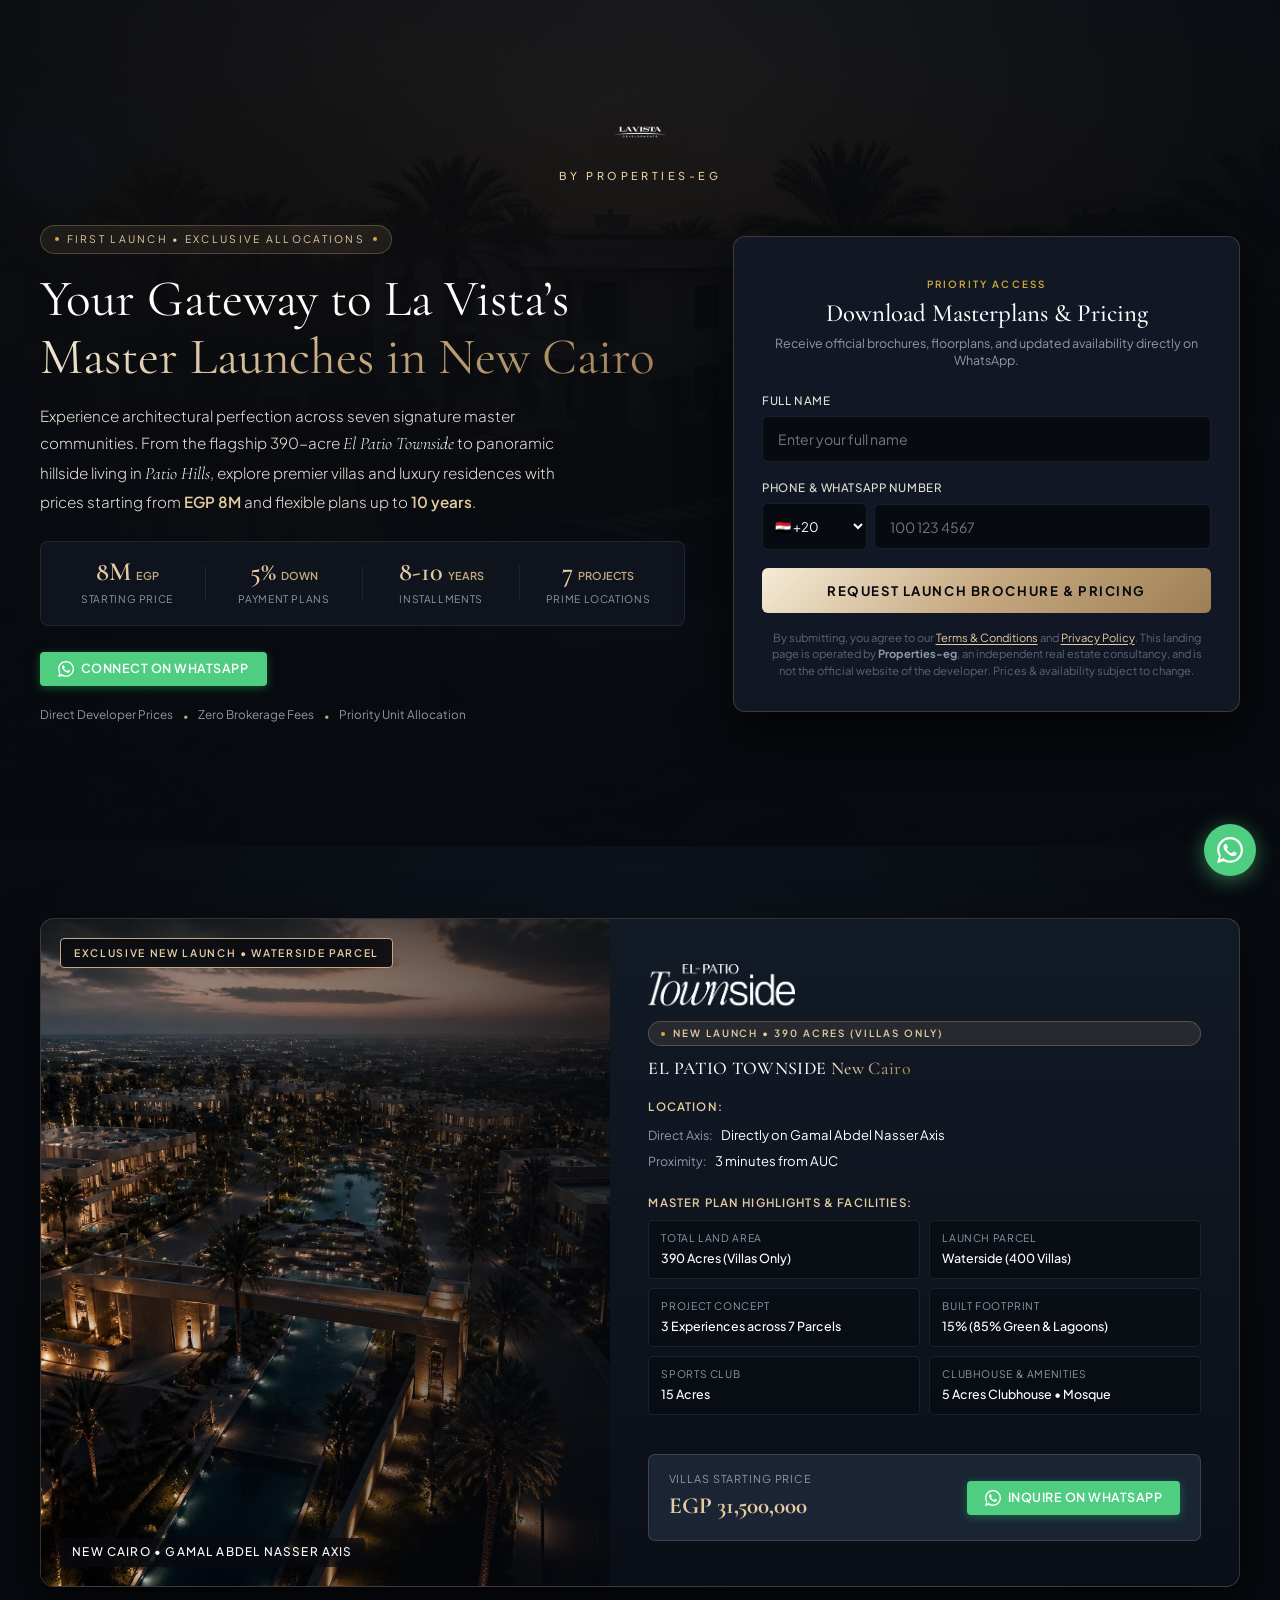
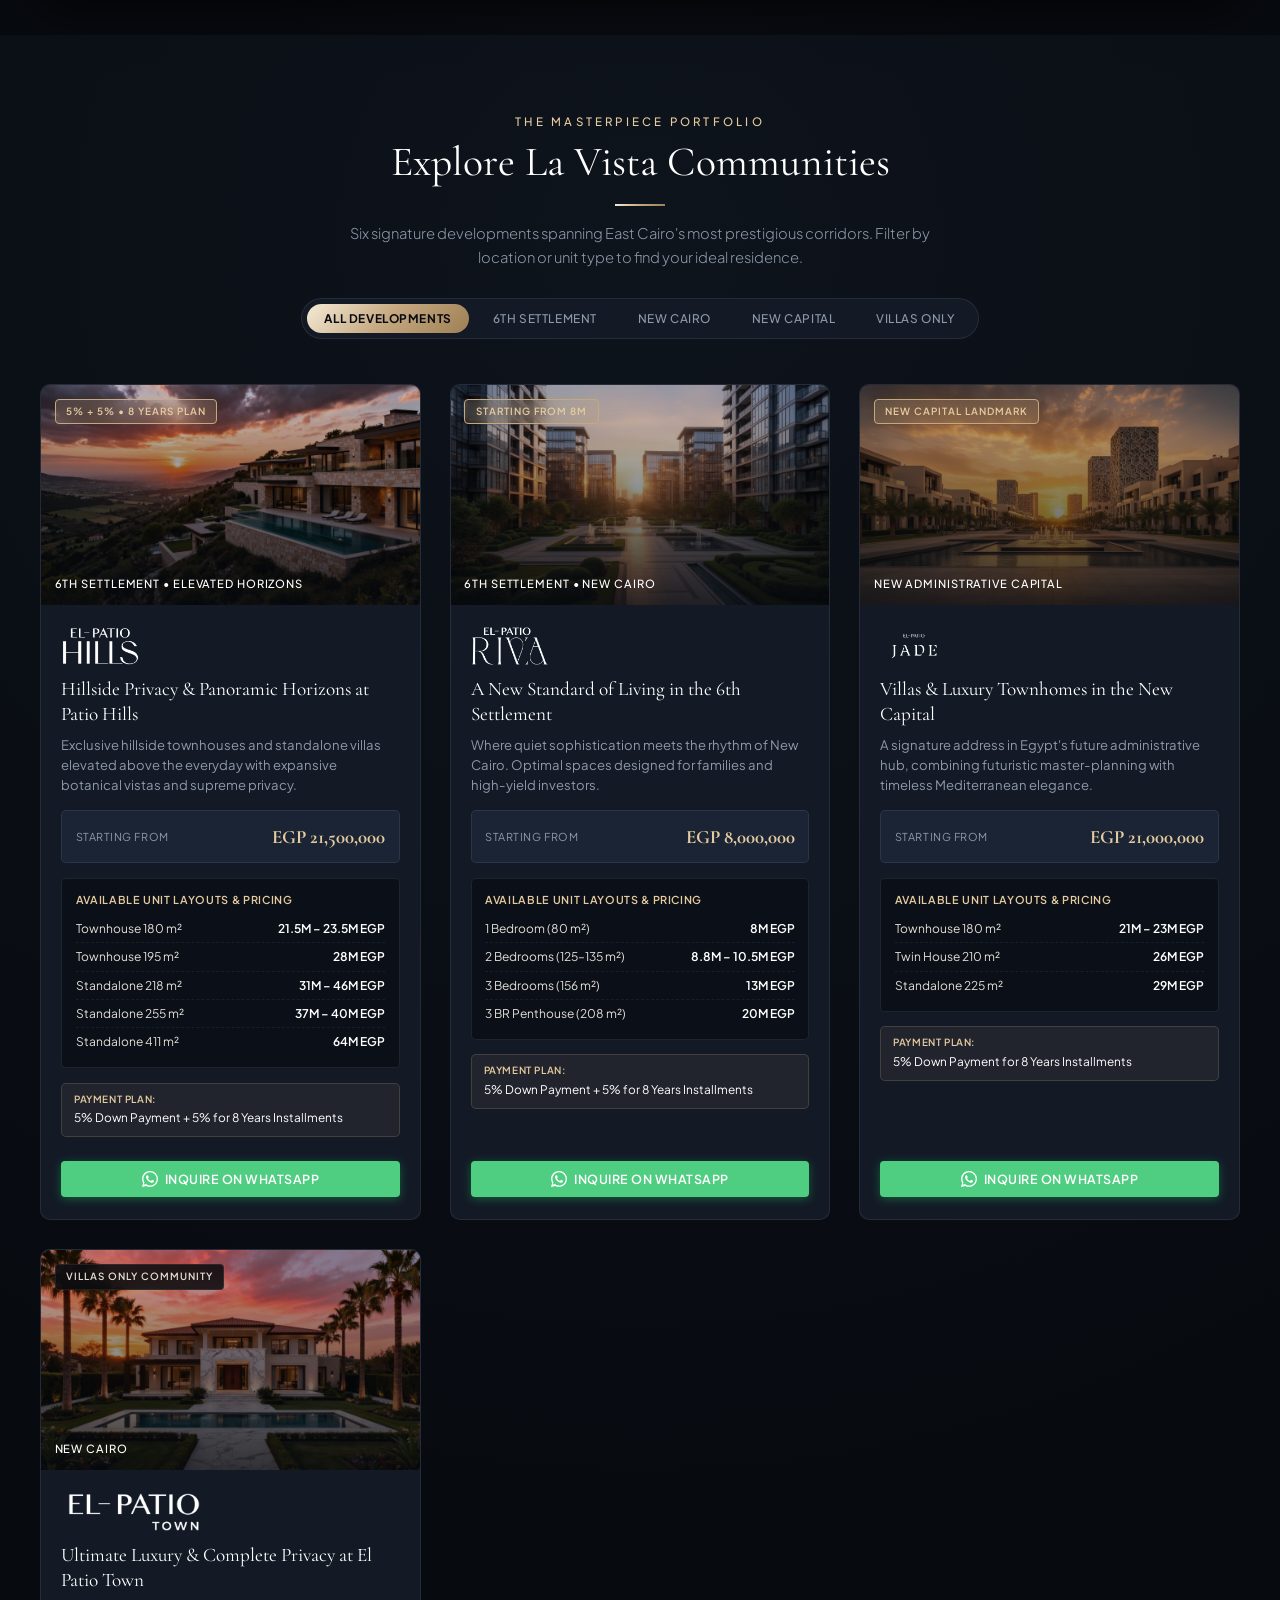
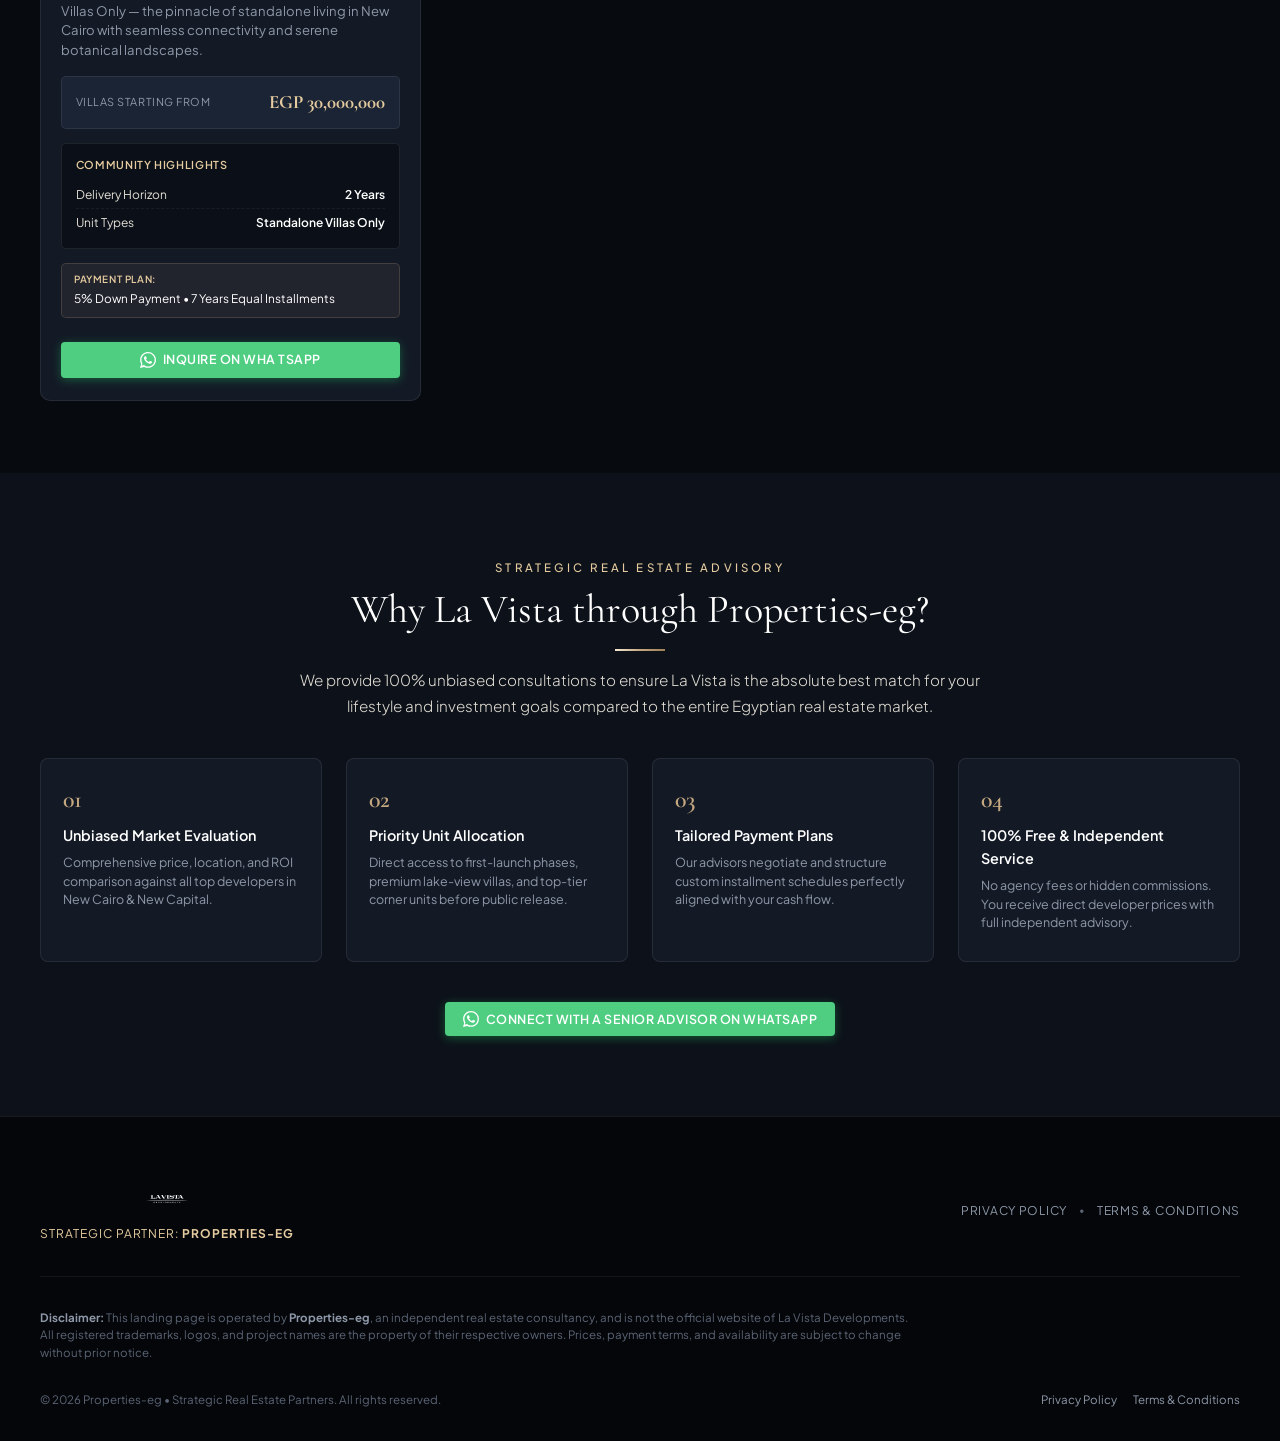
==== commit 9253e6ed: "Update Web3Forms access key" ====
--- a/index.html
+++ b/index.html
@@ -147,7 +147,7 @@
             </div>
 
             <form class="lead-form" id="hero-lead-form">
-              <input type="hidden" name="access_key" value="88bb89c7-8fbc-4de2-bc5a-4cd05694b489" />
+              <input type="hidden" name="access_key" value="9d5a1655-7425-469a-917b-3d69aa83b2e3" />
               <input type="hidden" name="subject" value="New Lead: La Vista Developments Landing Page" />
               <input type="hidden" name="from_name" value="La Vista Landing Page Lead" />
               <input type="hidden" name="lead_source" value="Hero Form" />
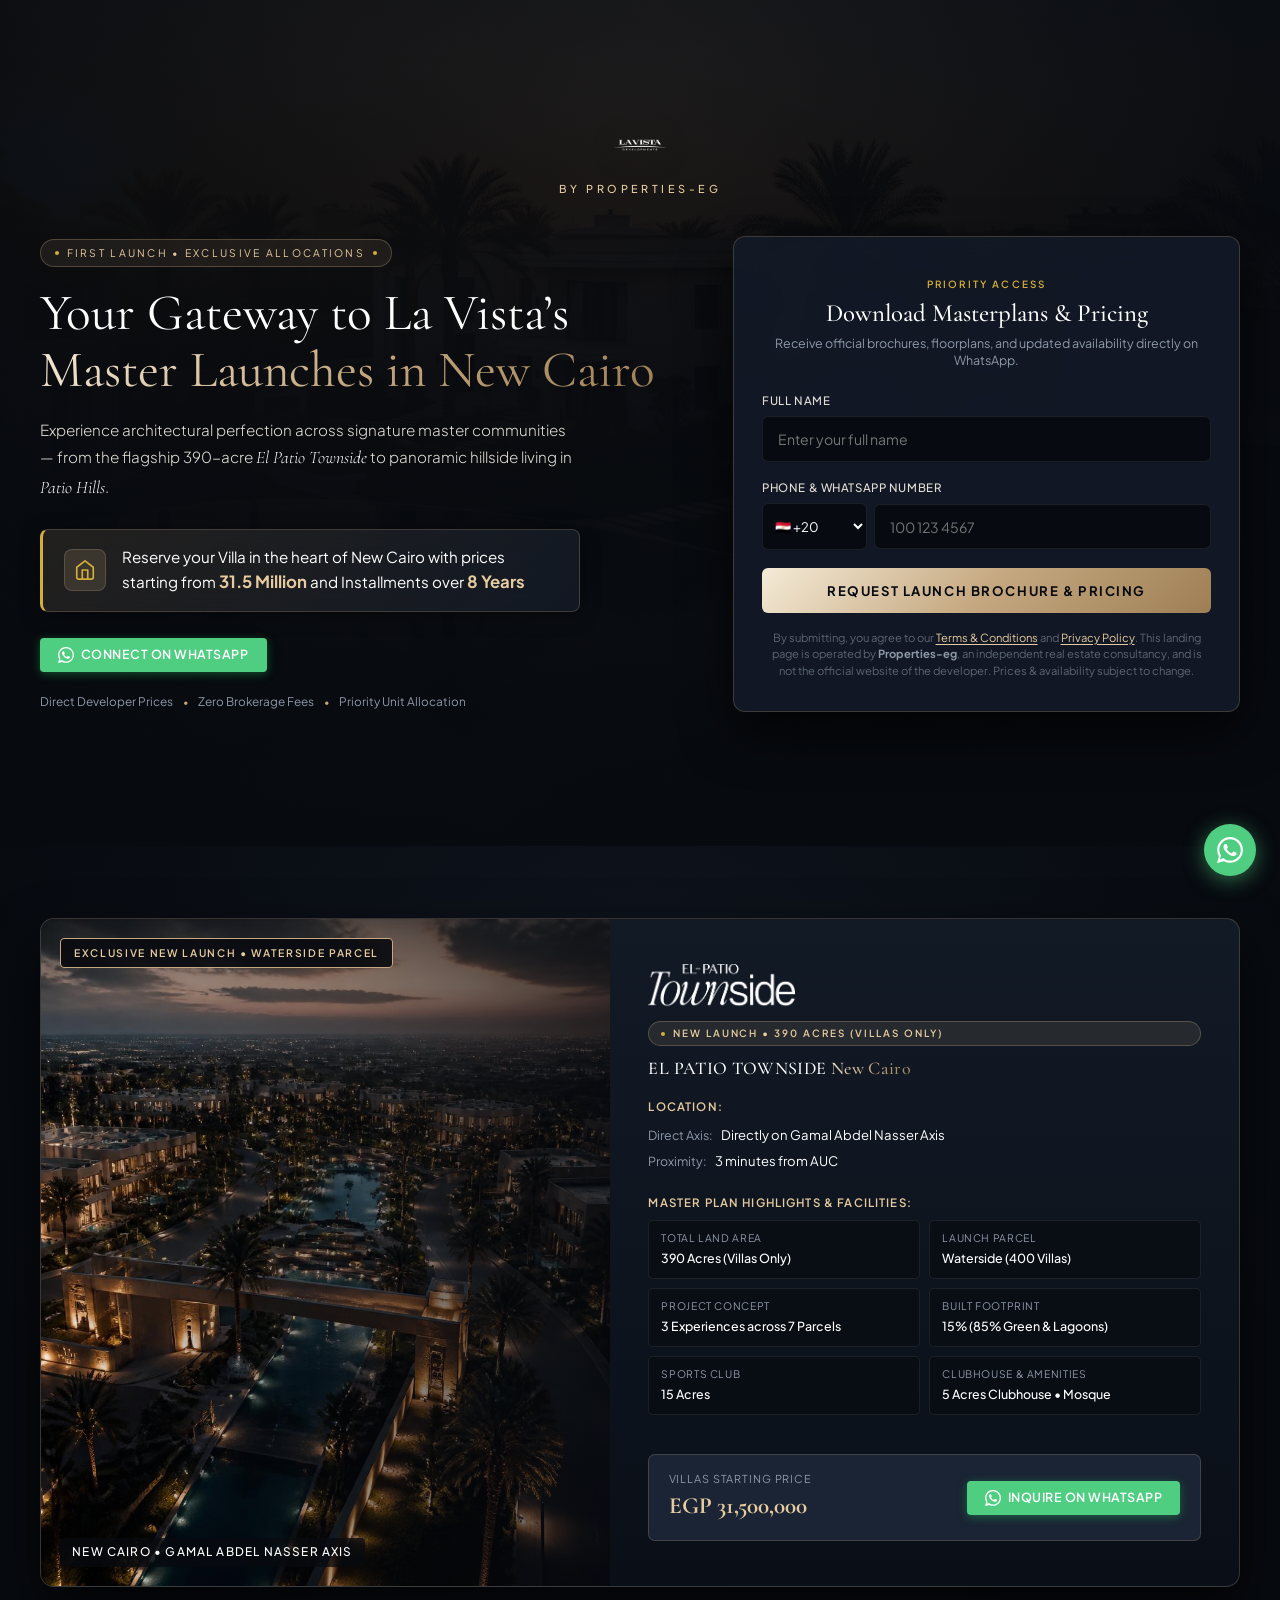
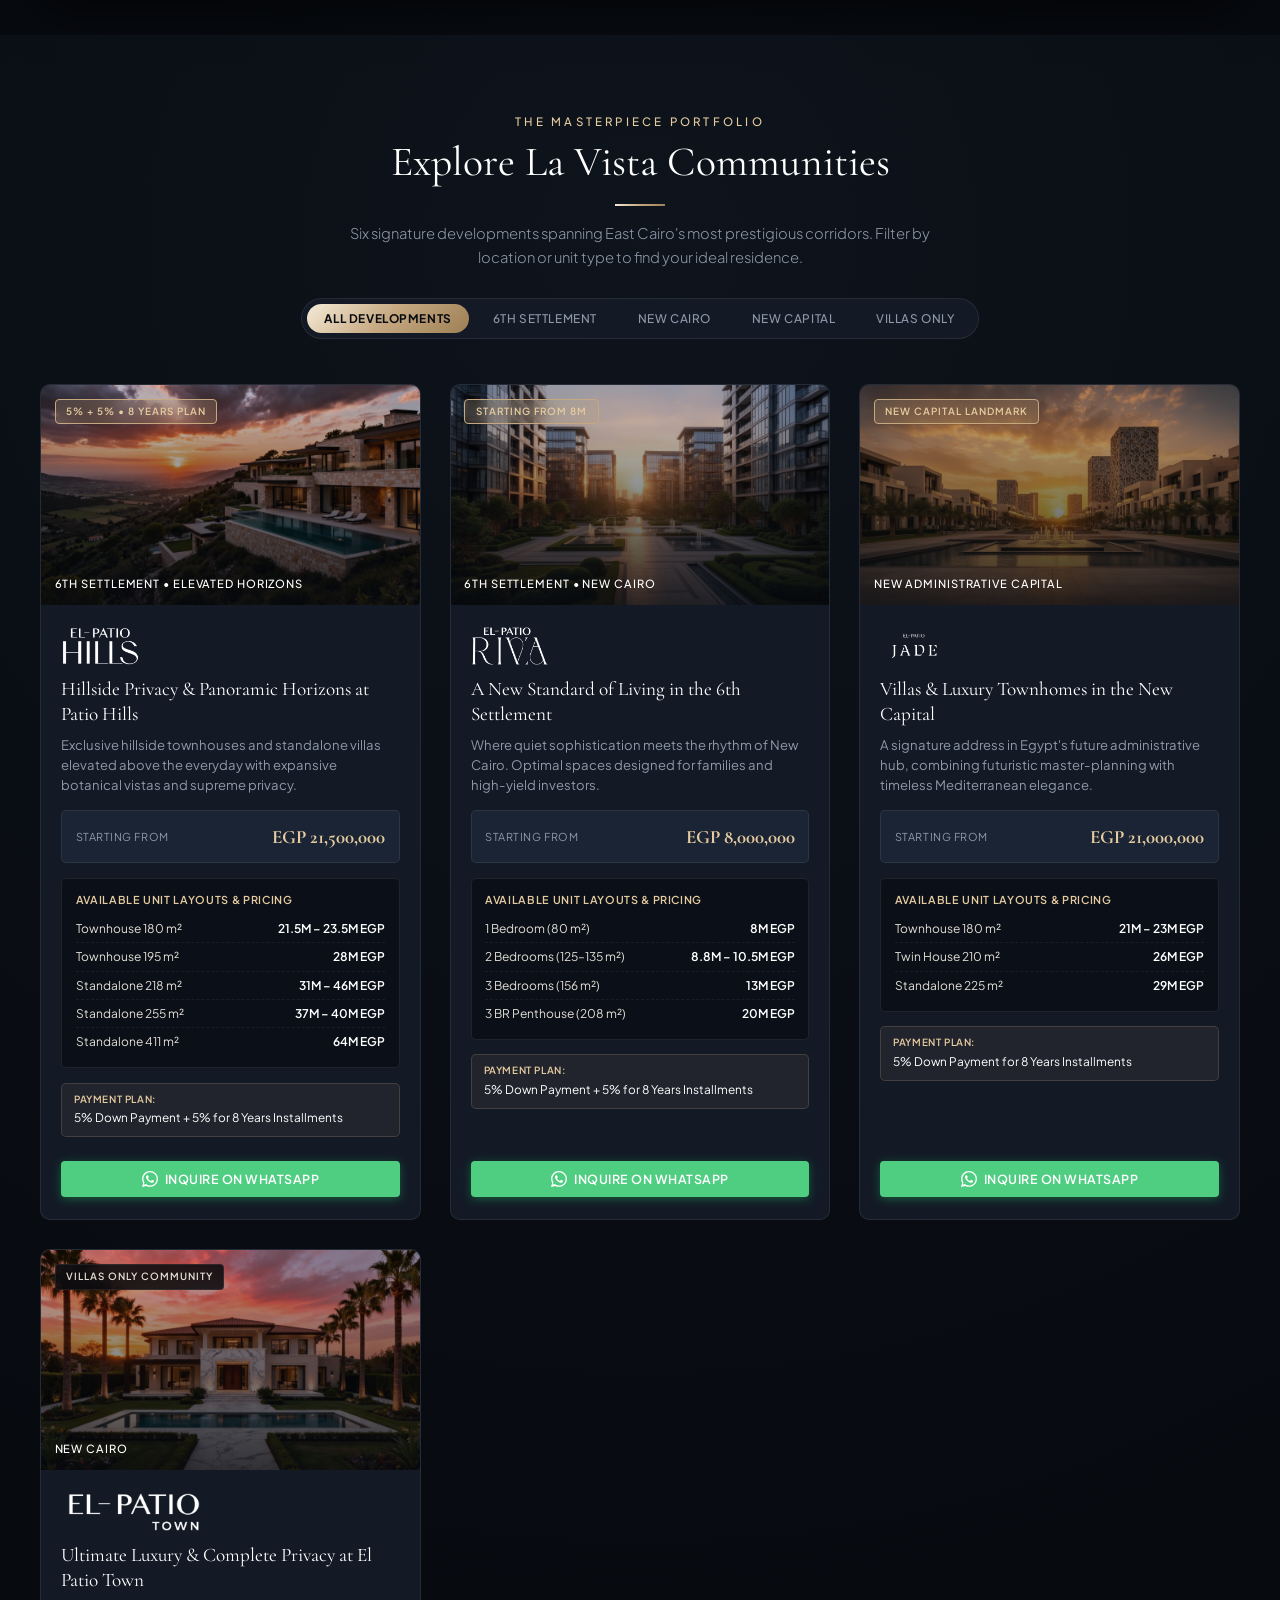
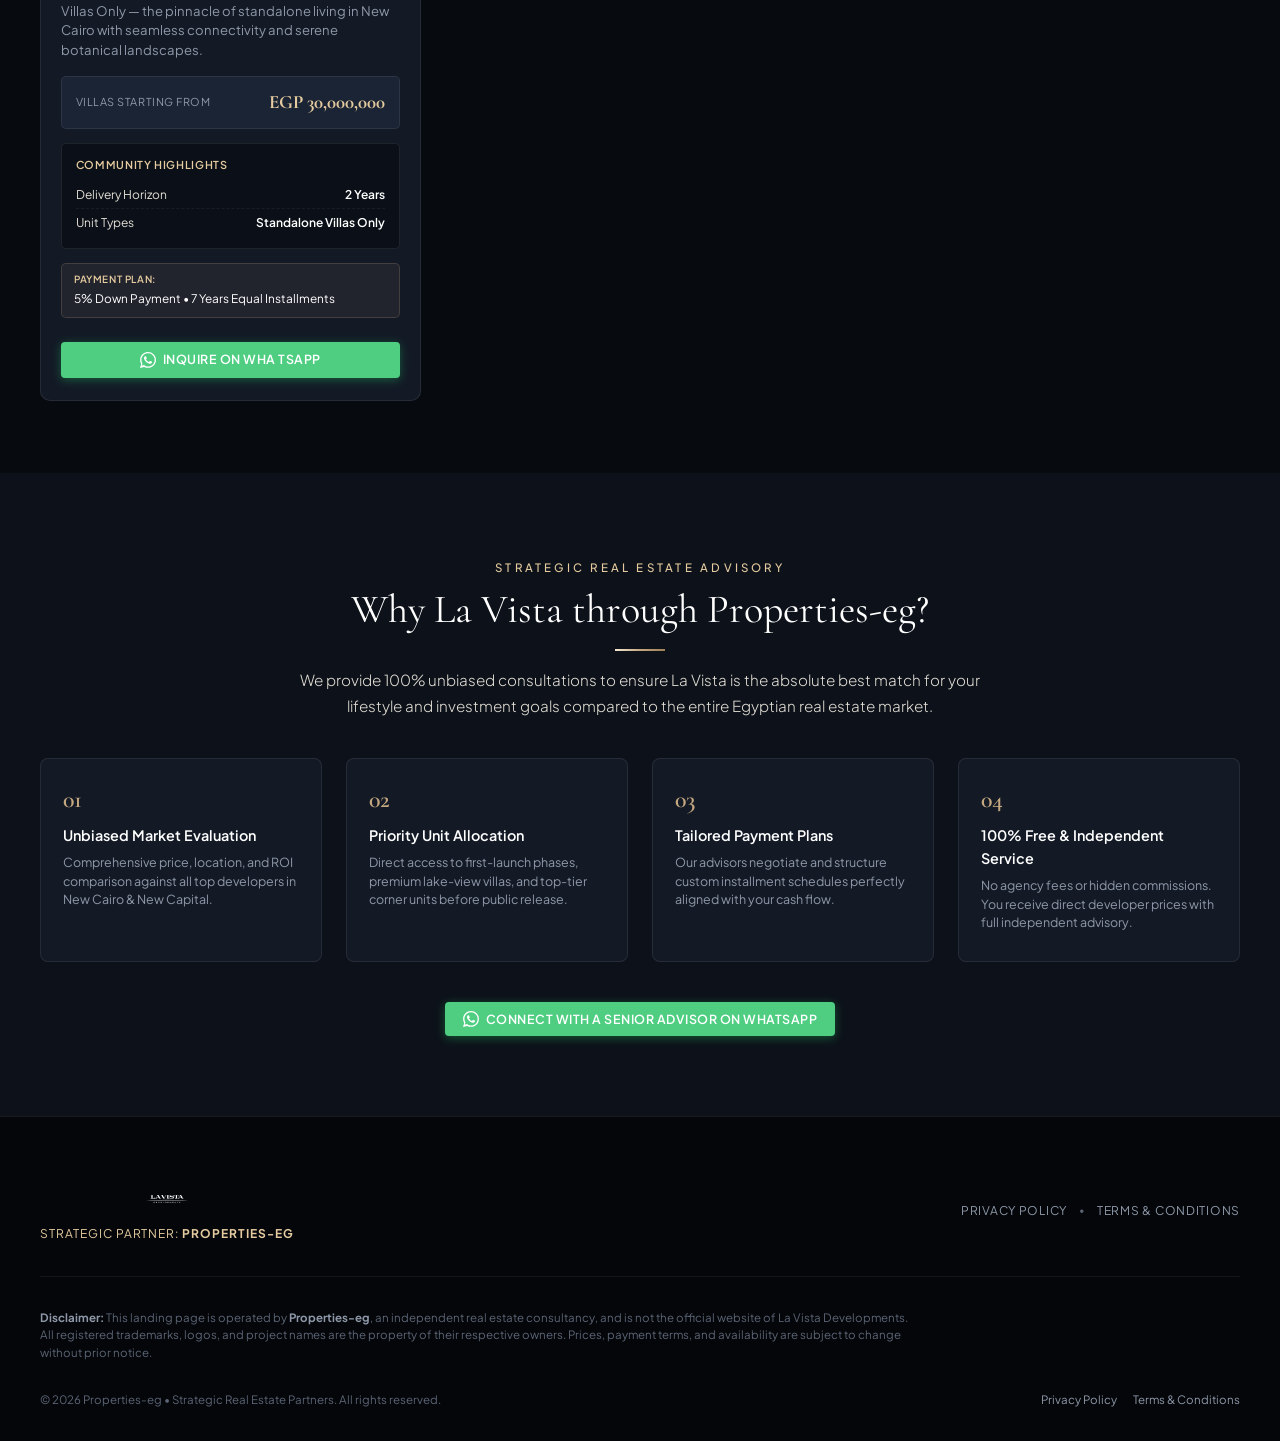
==== commit 7152da86: "Update hero section: replace 8M/10yr copy and 4 metric cards with 31.5M/8Yr villa reservation banner" ====
--- a/index.html
+++ b/index.html
@@ -93,30 +93,19 @@
           </h1>
 
           <p class="hero-description">
-            Experience architectural perfection across seven signature master communities. From the flagship 390-acre <em>El Patio Townside</em> to panoramic hillside living in <em>Patio Hills</em>, explore premier villas and luxury residences with prices starting from <strong>EGP 8M</strong> and flexible plans up to <strong>10 years</strong>.
+            Experience architectural perfection across signature master communities — from the flagship 390-acre <em>El Patio Townside</em> to panoramic hillside living in <em>Patio Hills</em>.
           </p>
 
-          <!-- Key Metrics Strip -->
-          <div class="hero-metrics">
-            <div class="metric-card">
-              <span class="metric-num">8M</span>
-              <span class="metric-unit">EGP</span>
-              <span class="metric-lbl">Starting Price</span>
-            </div>
-            <div class="metric-card">
-              <span class="metric-num">5%</span>
-              <span class="metric-unit">Down</span>
-              <span class="metric-lbl">Payment Plans</span>
-            </div>
-            <div class="metric-card">
-              <span class="metric-num">8-10</span>
-              <span class="metric-unit">Years</span>
-              <span class="metric-lbl">Installments</span>
-            </div>
-            <div class="metric-card">
-              <span class="metric-num">7</span>
-              <span class="metric-unit">Projects</span>
-              <span class="metric-lbl">Prime Locations</span>
+          <!-- Hero Value Proposition Highlight Banner -->
+          <div class="hero-highlight-banner">
+            <div class="hero-highlight-icon" aria-hidden="true">
+              <svg viewBox="0 0 24 24" width="22" height="22" fill="none" stroke="currentColor" stroke-width="1.8" stroke-linecap="round" stroke-linejoin="round">
+                <path d="M3 9l9-7 9 7v11a2 2 0 0 1-2 2H5a2 2 0 0 1-2-2z"></path>
+                <polyline points="9 22 9 12 15 12 15 22"></polyline>
+              </svg>
+            </div>
+            <div class="hero-highlight-text">
+              Reserve your Villa in the heart of New Cairo with prices starting from <span class="highlight-val">31.5 Million</span> and Installments over <span class="highlight-val">8 Years</span>
             </div>
           </div>
 
--- a/styles.css
+++ b/styles.css
@@ -302,56 +302,47 @@
   font-weight: 600;
 }
 
-.hero-metrics {
-  display: grid;
-  grid-template-columns: repeat(4, 1fr);
-  gap: 0.75rem;
-  padding: 1.1rem 0.85rem;
-  background: rgba(19, 26, 38, 0.65);
-  border: 1px solid var(--border-subtle);
+.hero-highlight-banner {
+  display: flex;
+  align-items: center;
+  gap: 1rem;
+  padding: 1.05rem 1.3rem;
+  background: linear-gradient(135deg, rgba(197, 168, 128, 0.14) 0%, rgba(19, 26, 38, 0.88) 100%);
+  border: 1px solid var(--border-gold);
+  border-left: 3px solid var(--gold-bright);
   border-radius: 8px;
   backdrop-filter: blur(14px);
   margin-bottom: 1.6rem;
-}
-
-.metric-card {
-  text-align: center;
-  position: relative;
-}
-
-.metric-card:not(:last-child)::after {
-  content: '';
-  position: absolute;
-  right: -0.375rem;
-  top: 15%;
-  height: 70%;
-  width: 1px;
-  background-color: var(--border-subtle);
-}
-
-.metric-num {
-  font-family: var(--font-serif);
-  font-size: 1.65rem;
-  font-weight: 600;
-  color: var(--gold-light);
-  line-height: 1;
-}
-
-.metric-unit {
-  font-size: 0.68rem;
-  font-weight: 600;
-  color: var(--gold-primary);
-  margin-left: 2px;
-  text-transform: uppercase;
-}
-
-.metric-lbl {
-  display: block;
-  font-size: 0.65rem;
-  letter-spacing: 0.06em;
-  text-transform: uppercase;
-  color: var(--text-muted);
-  margin-top: 0.25rem;
+  max-width: 540px;
+  box-shadow: 0 4px 20px rgba(0, 0, 0, 0.35);
+}
+
+.hero-highlight-icon {
+  width: 42px;
+  height: 42px;
+  min-width: 42px;
+  border-radius: 8px;
+  background: rgba(197, 168, 128, 0.16);
+  border: 1px solid var(--border-gold);
+  display: flex;
+  align-items: center;
+  justify-content: center;
+  color: var(--gold-bright);
+  flex-shrink: 0;
+}
+
+.hero-highlight-text {
+  font-size: 0.95rem;
+  line-height: 1.5;
+  color: var(--text-white);
+  font-weight: 400;
+}
+
+.highlight-val {
+  color: var(--gold-light);
+  font-weight: 700;
+  font-size: 1.05rem;
+  white-space: nowrap;
 }
 
 .hero-cta-row {
@@ -1347,10 +1338,10 @@
     margin-right: auto;
   }
 
-  .hero-metrics {
-    max-width: 560px;
+  .hero-highlight-banner {
     margin-left: auto;
     margin-right: auto;
+    text-align: left;
   }
 
   .hero-cta-row, .hero-trust {
@@ -1391,14 +1382,23 @@
     height: 44px;
   }
 
-  .hero-metrics {
-    grid-template-columns: repeat(2, 1fr);
-    gap: 1rem;
-    padding: 1rem;
-  }
-
-  .metric-card:nth-child(2)::after {
-    display: none;
+  .hero-highlight-banner {
+    padding: 0.9rem 1rem;
+    gap: 0.75rem;
+  }
+
+  .hero-highlight-icon {
+    width: 36px;
+    height: 36px;
+    min-width: 36px;
+  }
+
+  .hero-highlight-text {
+    font-size: 0.88rem;
+  }
+
+  .highlight-val {
+    font-size: 0.96rem;
   }
 
   .glass-form-card {
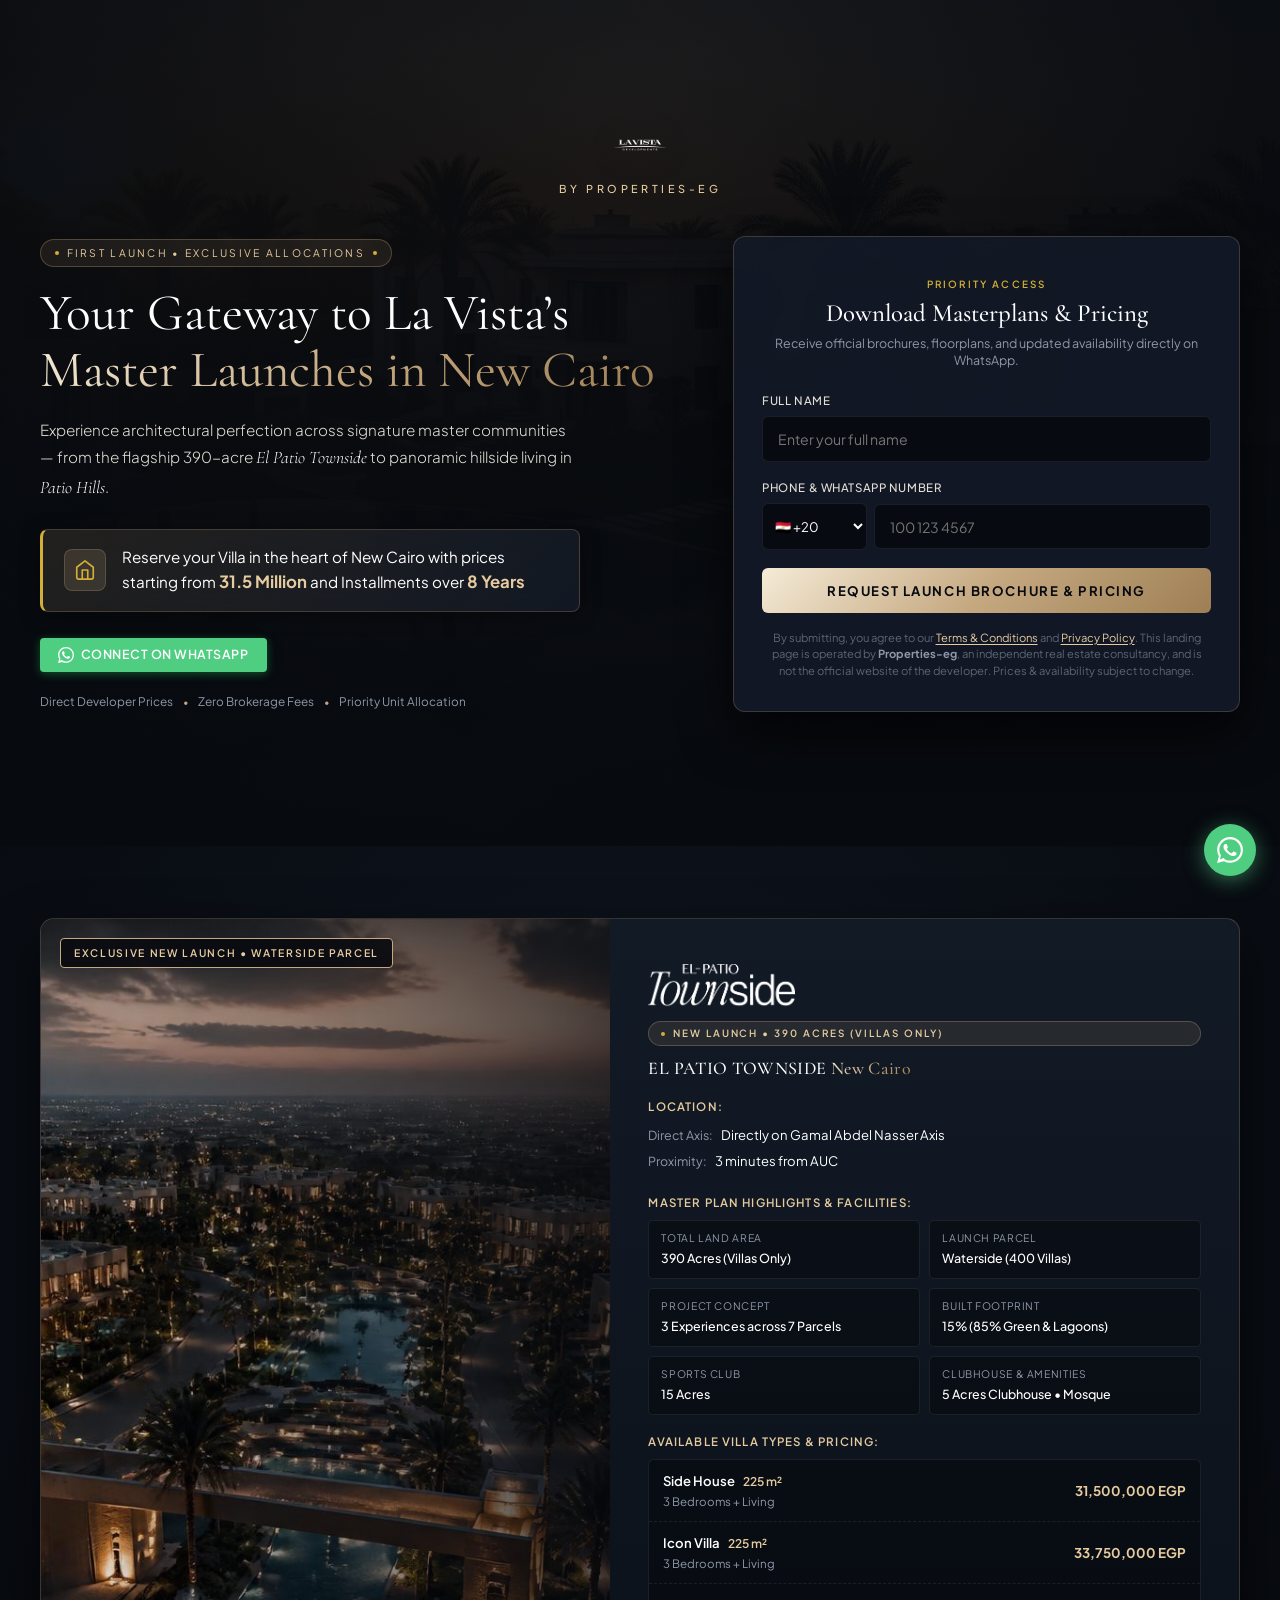
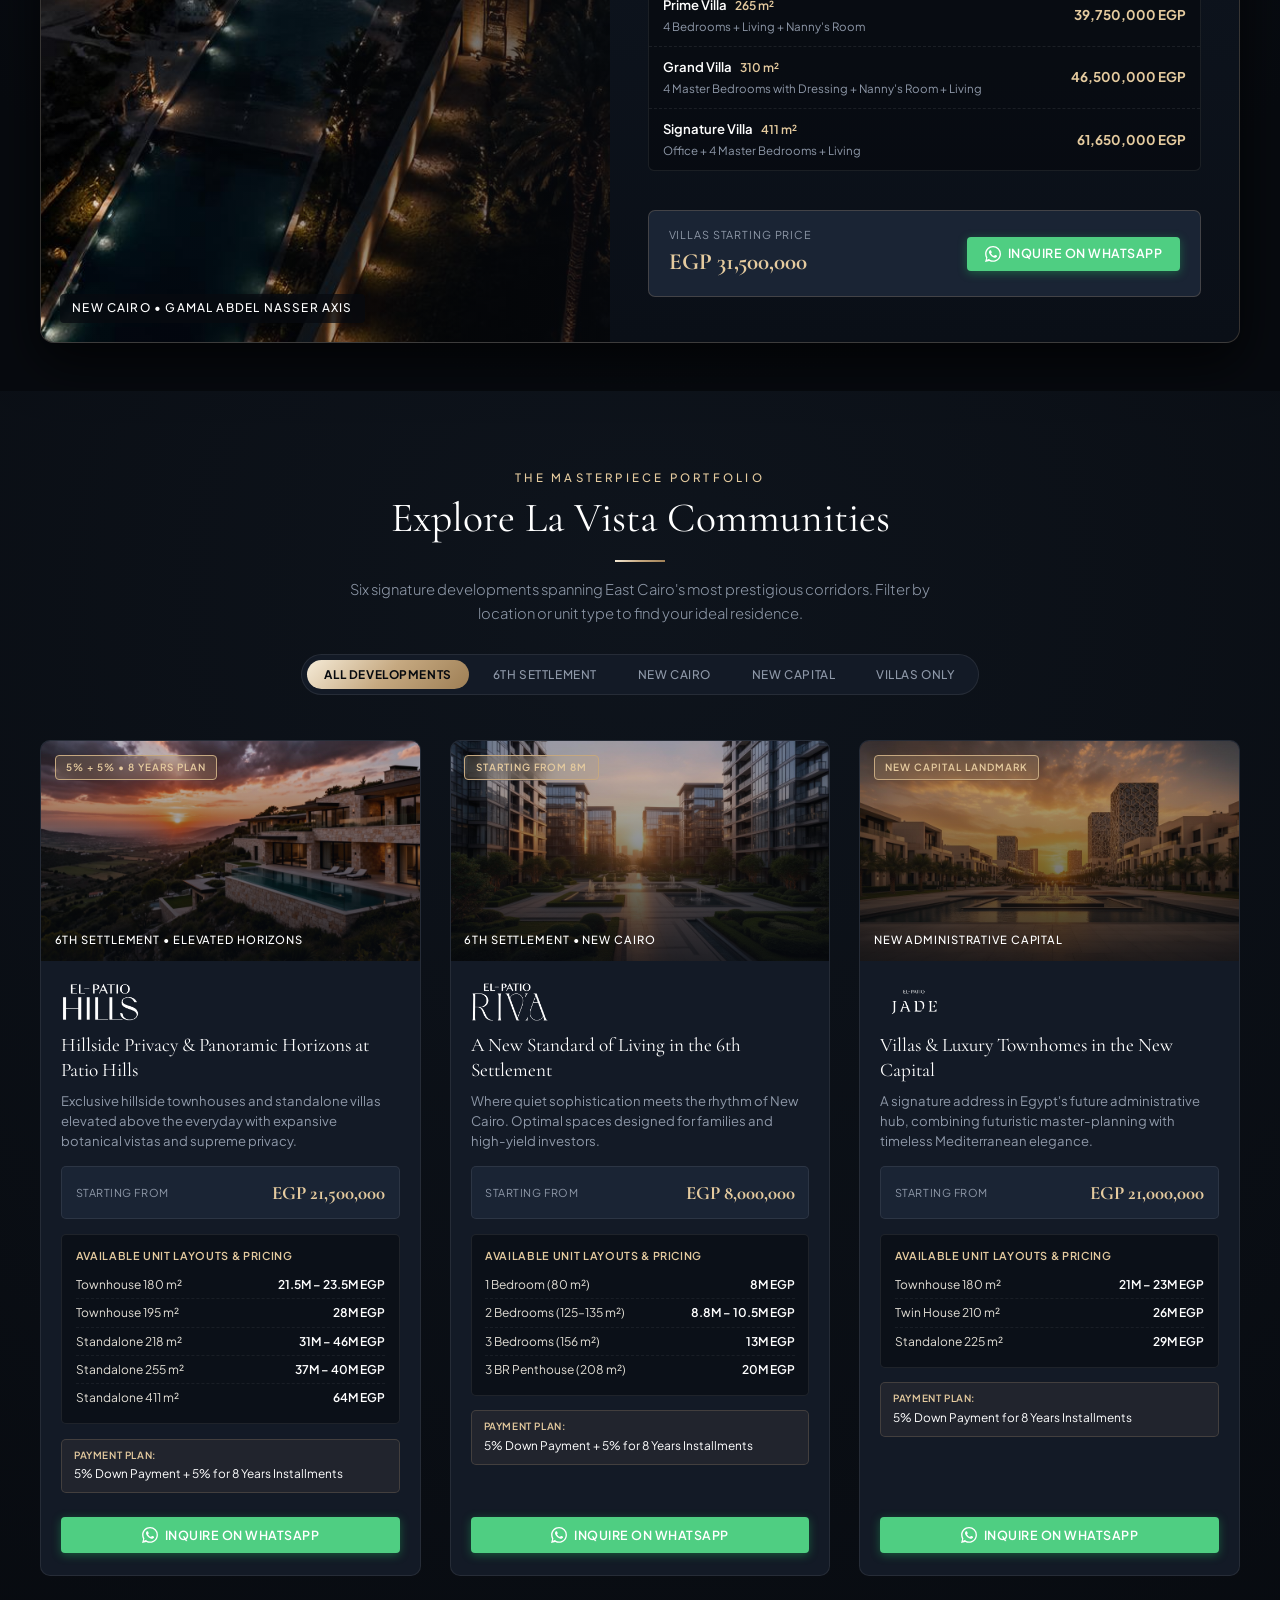
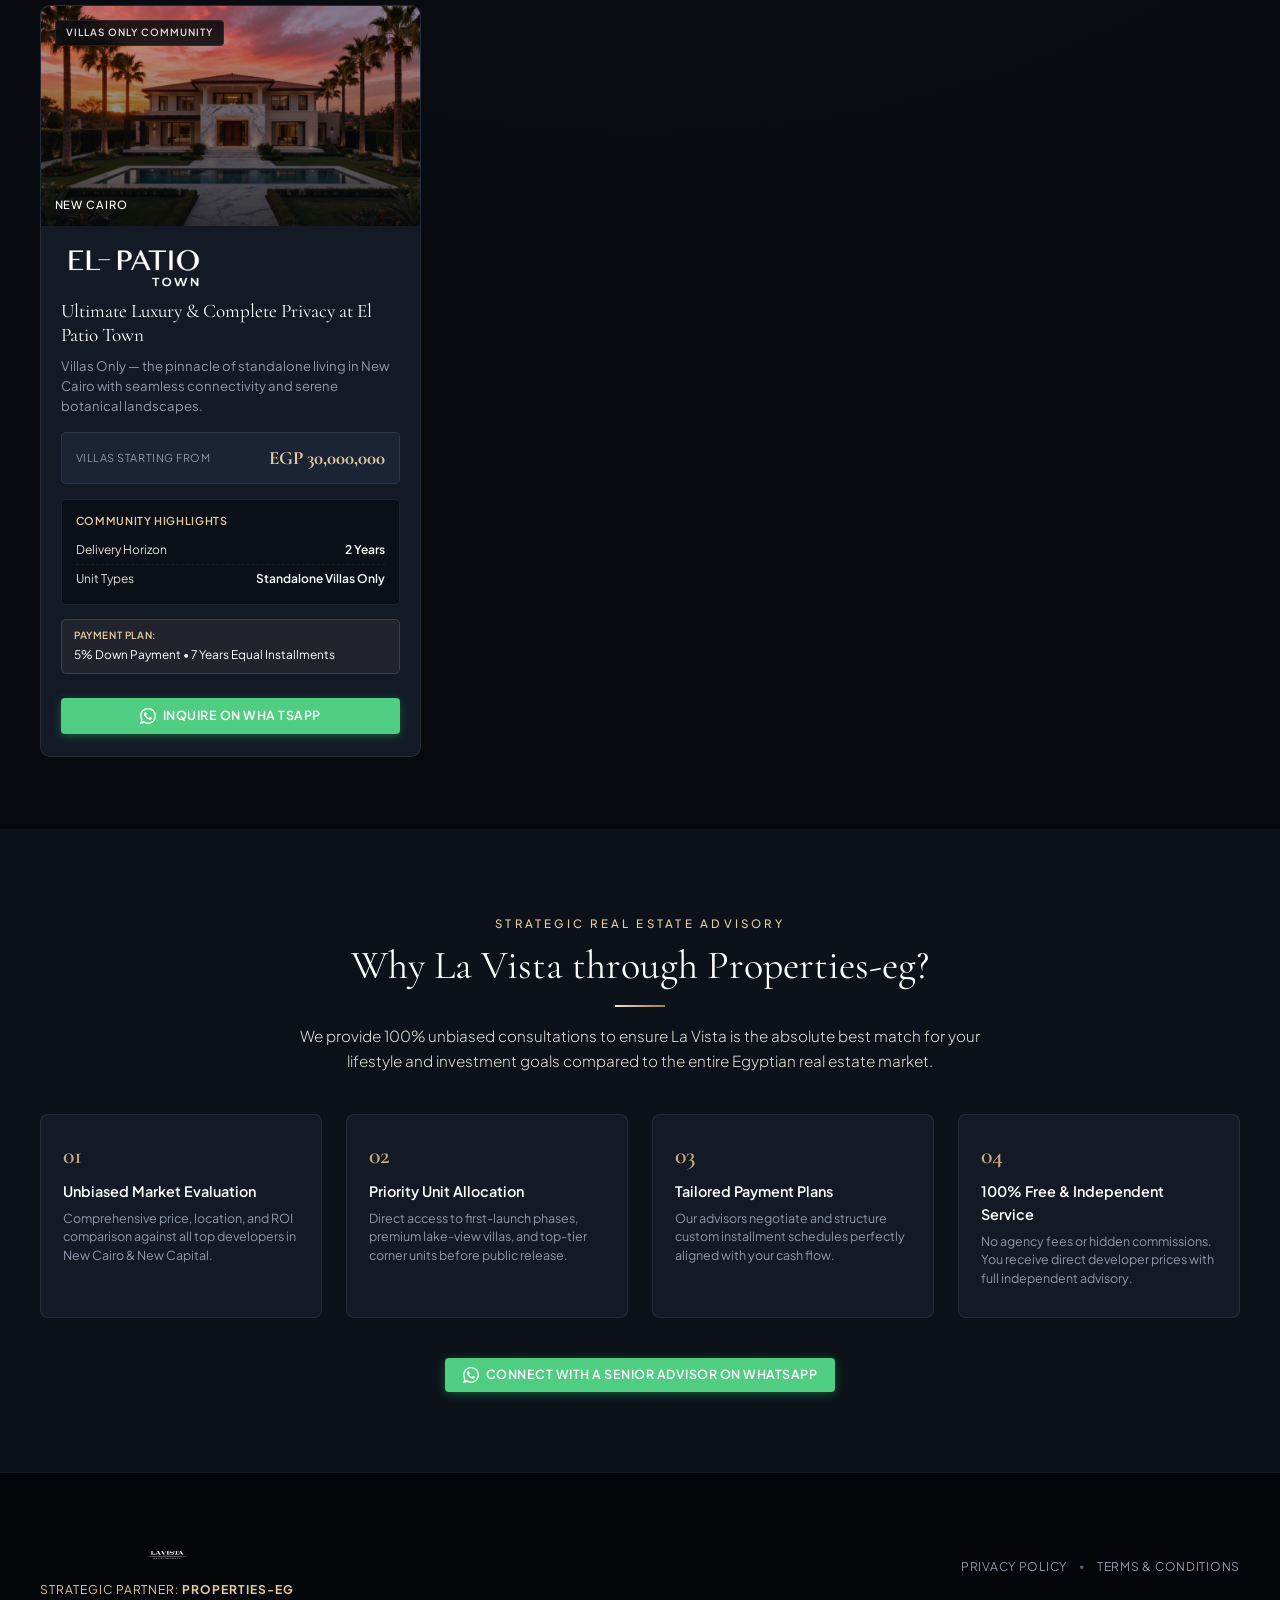
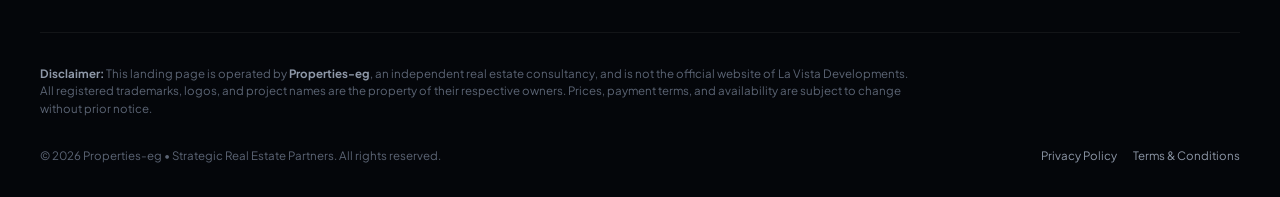
==== commit 3b5cf61d: "Add villa layout and pricing breakdown table to El Patio Townside section" ====
--- a/index.html
+++ b/index.html
@@ -265,6 +265,48 @@
               </div>
             </div>
 
+            <!-- Available Villa Types & Pricing -->
+            <div class="spec-group">
+              <span class="spec-group-title">Available Villa Types &amp; Pricing:</span>
+              <div class="townside-unit-table">
+                <div class="townside-unit-row">
+                  <div class="townside-unit-info">
+                    <span class="townside-unit-title">Side House <span class="townside-unit-area">225 m²</span></span>
+                    <span class="townside-unit-desc">3 Bedrooms + Living</span>
+                  </div>
+                  <div class="townside-unit-price">31,500,000 EGP</div>
+                </div>
+                <div class="townside-unit-row">
+                  <div class="townside-unit-info">
+                    <span class="townside-unit-title">Icon Villa <span class="townside-unit-area">225 m²</span></span>
+                    <span class="townside-unit-desc">3 Bedrooms + Living</span>
+                  </div>
+                  <div class="townside-unit-price">33,750,000 EGP</div>
+                </div>
+                <div class="townside-unit-row">
+                  <div class="townside-unit-info">
+                    <span class="townside-unit-title">Prime Villa <span class="townside-unit-area">265 m²</span></span>
+                    <span class="townside-unit-desc">4 Bedrooms + Living + Nanny's Room</span>
+                  </div>
+                  <div class="townside-unit-price">39,750,000 EGP</div>
+                </div>
+                <div class="townside-unit-row">
+                  <div class="townside-unit-info">
+                    <span class="townside-unit-title">Grand Villa <span class="townside-unit-area">310 m²</span></span>
+                    <span class="townside-unit-desc">4 Master Bedrooms with Dressing + Nanny's Room + Living</span>
+                  </div>
+                  <div class="townside-unit-price">46,500,000 EGP</div>
+                </div>
+                <div class="townside-unit-row">
+                  <div class="townside-unit-info">
+                    <span class="townside-unit-title">Signature Villa <span class="townside-unit-area">411 m²</span></span>
+                    <span class="townside-unit-desc">Office + 4 Master Bedrooms + Living</span>
+                  </div>
+                  <div class="townside-unit-price">61,650,000 EGP</div>
+                </div>
+              </div>
+            </div>
+
             <!-- Pricing & Action -->
             <div class="special-price-action-row">
               <div class="special-price-box">
--- a/styles.css
+++ b/styles.css
@@ -742,6 +742,58 @@
   font-size: 0.78rem;
   color: #FFFFFF;
   font-weight: 500;
+}
+
+.townside-unit-table {
+  background: rgba(7, 10, 15, 0.65);
+  border: 1px solid var(--border-subtle);
+  border-radius: 6px;
+  overflow: hidden;
+}
+
+.townside-unit-row {
+  display: flex;
+  justify-content: space-between;
+  align-items: center;
+  padding: 0.6rem 0.85rem;
+  border-bottom: 1px dashed rgba(255, 255, 255, 0.08);
+  gap: 0.75rem;
+}
+
+.townside-unit-row:last-child {
+  border-bottom: none;
+}
+
+.townside-unit-info {
+  display: flex;
+  flex-direction: column;
+  gap: 0.15rem;
+}
+
+.townside-unit-title {
+  font-size: 0.82rem;
+  font-weight: 600;
+  color: #FFFFFF;
+}
+
+.townside-unit-area {
+  font-size: 0.75rem;
+  color: var(--gold-light);
+  font-weight: 600;
+  margin-left: 0.35rem;
+}
+
+.townside-unit-desc {
+  font-size: 0.72rem;
+  color: var(--text-muted);
+}
+
+.townside-unit-price {
+  font-size: 0.84rem;
+  font-weight: 700;
+  color: var(--gold-light);
+  white-space: nowrap;
+  font-family: var(--font-sans);
 }
 
 .special-price-action-row {
@@ -1468,6 +1520,12 @@
     gap: 0.5rem;
   }
 
+  .townside-unit-row {
+    flex-direction: column;
+    align-items: flex-start;
+    gap: 0.35rem;
+  }
+
   .country-select {
     width: 100%;
   }
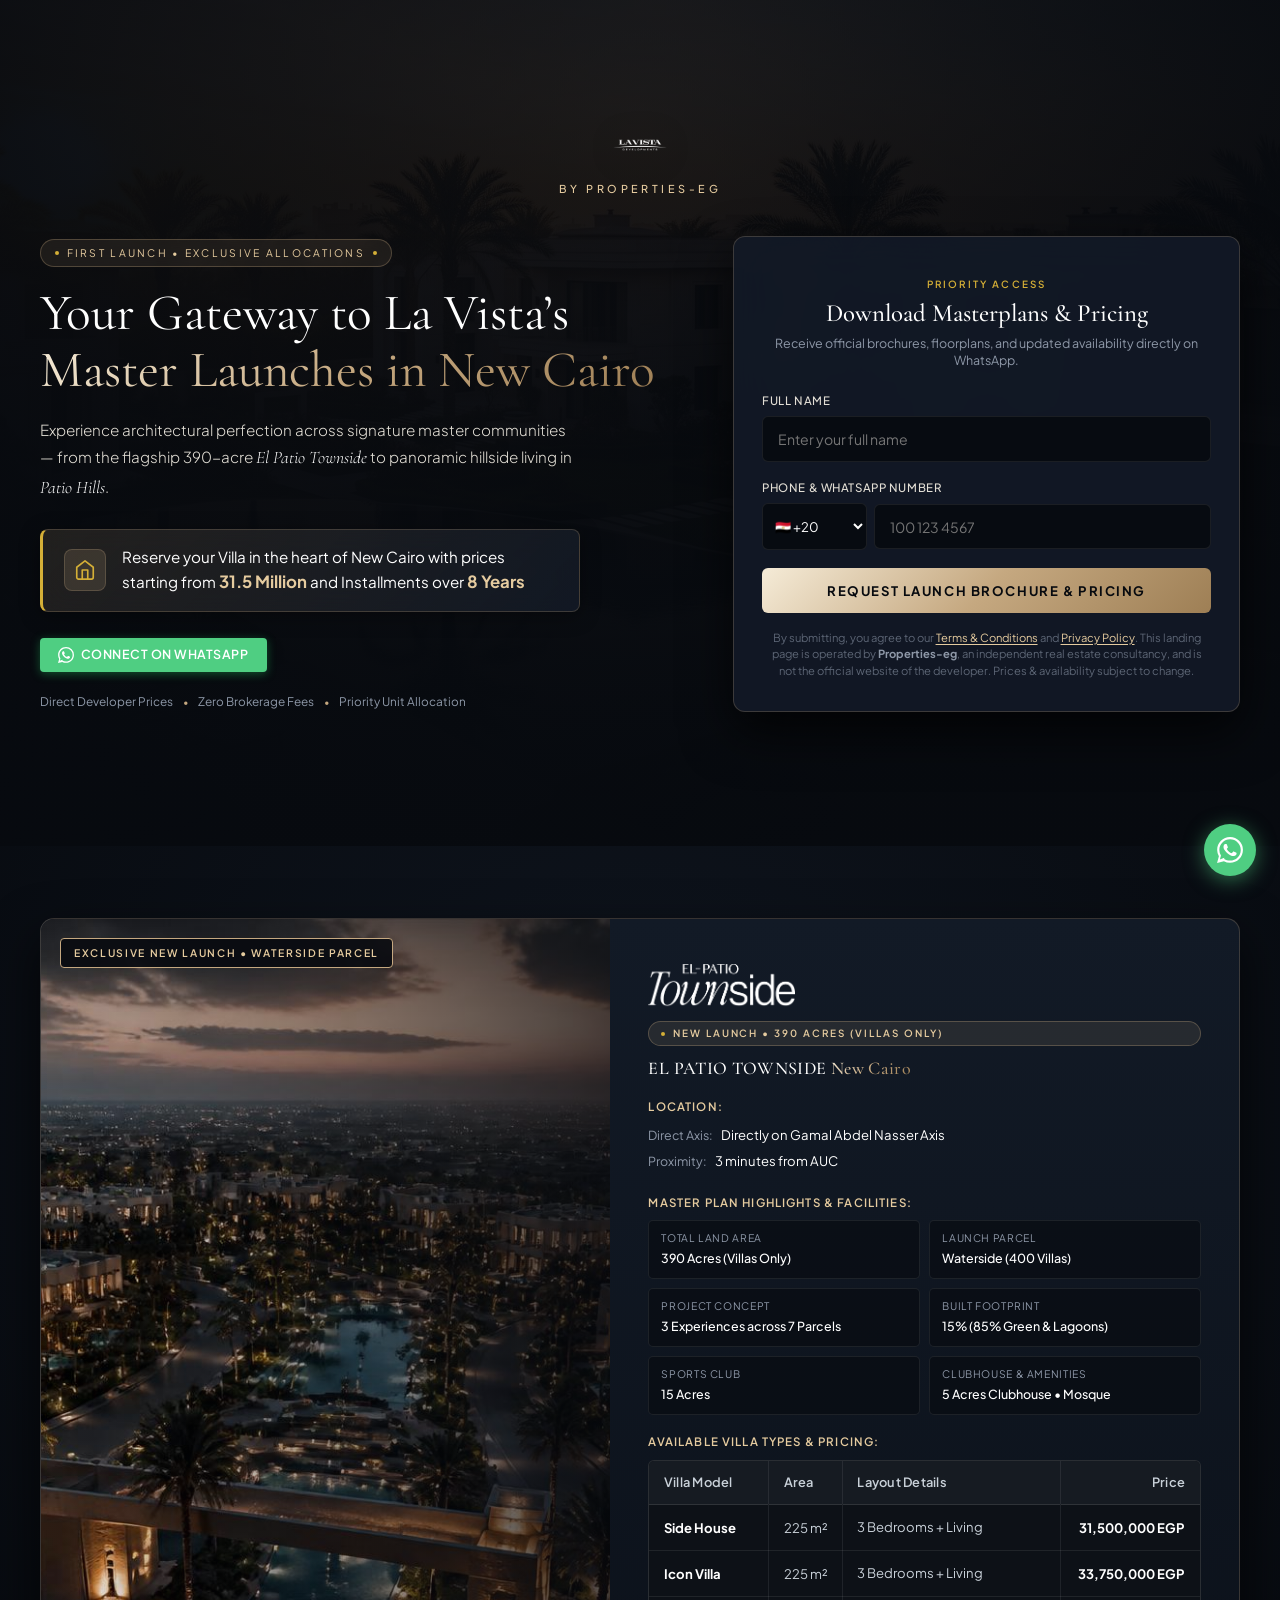
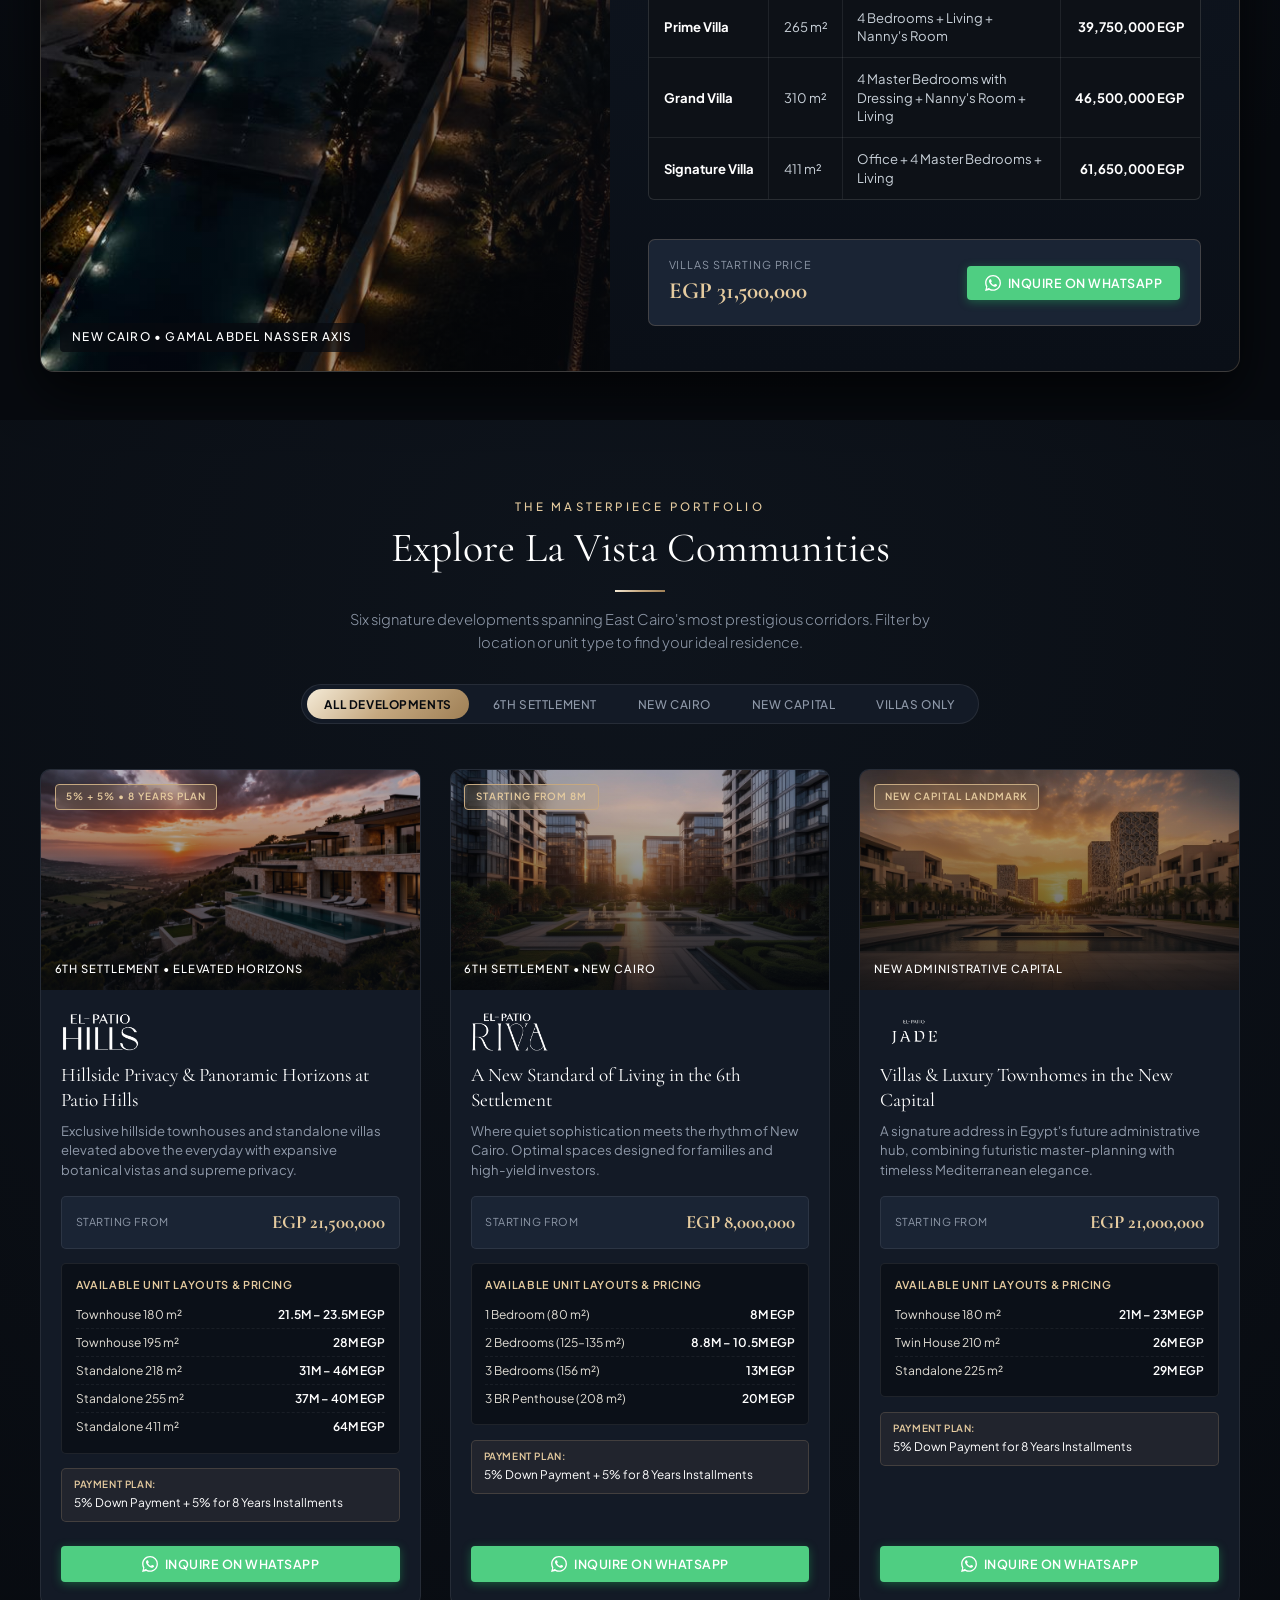
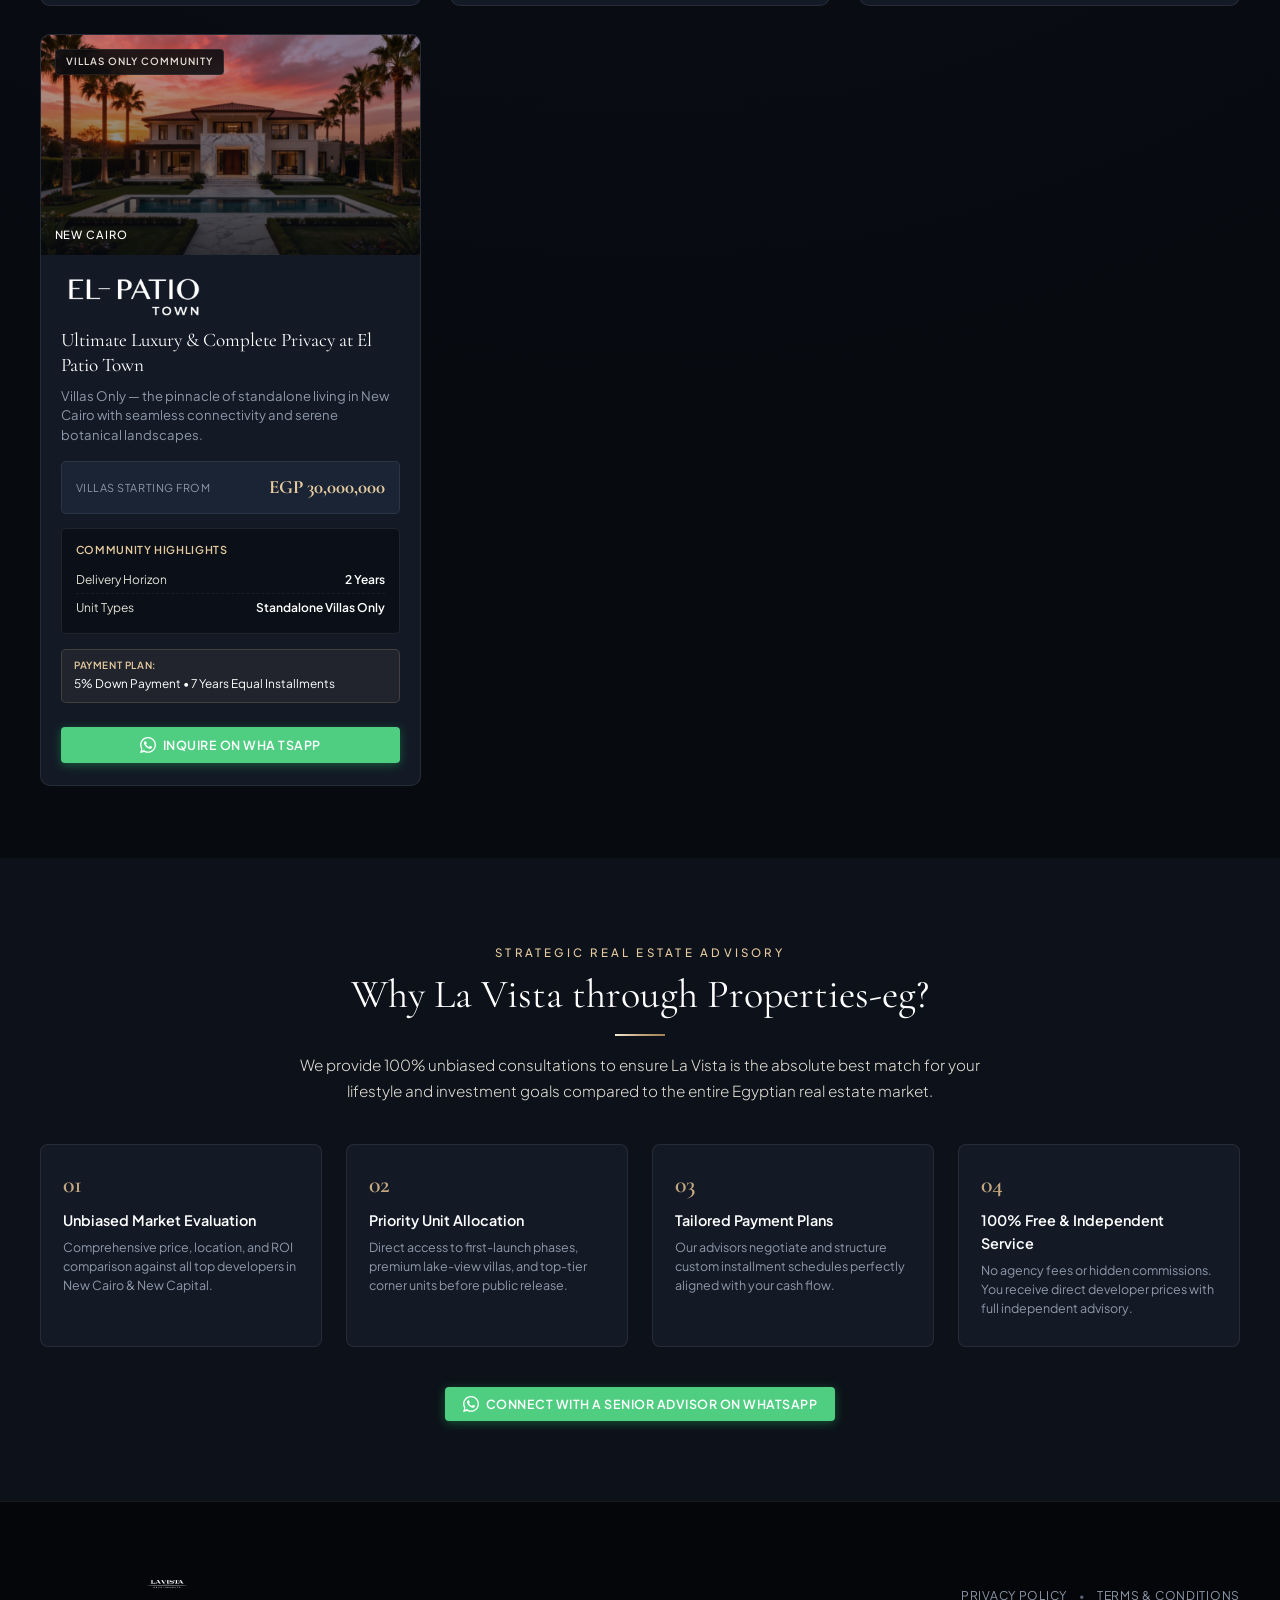
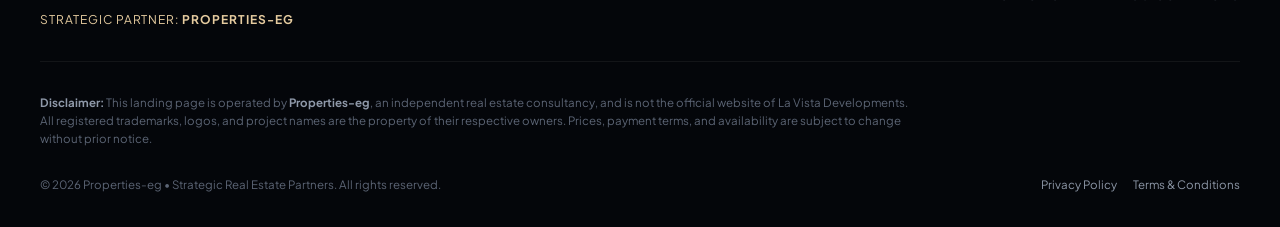
==== commit d37c17c7: "Format Townside unit data into clean 4-column structured table matching design spec" ====
--- a/index.html
+++ b/index.html
@@ -265,45 +265,52 @@
               </div>
             </div>
 
-            <!-- Available Villa Types & Pricing -->
+            <!-- Available Villa Types & Pricing Table -->
             <div class="spec-group">
               <span class="spec-group-title">Available Villa Types &amp; Pricing:</span>
-              <div class="townside-unit-table">
-                <div class="townside-unit-row">
-                  <div class="townside-unit-info">
-                    <span class="townside-unit-title">Side House <span class="townside-unit-area">225 m²</span></span>
-                    <span class="townside-unit-desc">3 Bedrooms + Living</span>
-                  </div>
-                  <div class="townside-unit-price">31,500,000 EGP</div>
-                </div>
-                <div class="townside-unit-row">
-                  <div class="townside-unit-info">
-                    <span class="townside-unit-title">Icon Villa <span class="townside-unit-area">225 m²</span></span>
-                    <span class="townside-unit-desc">3 Bedrooms + Living</span>
-                  </div>
-                  <div class="townside-unit-price">33,750,000 EGP</div>
-                </div>
-                <div class="townside-unit-row">
-                  <div class="townside-unit-info">
-                    <span class="townside-unit-title">Prime Villa <span class="townside-unit-area">265 m²</span></span>
-                    <span class="townside-unit-desc">4 Bedrooms + Living + Nanny's Room</span>
-                  </div>
-                  <div class="townside-unit-price">39,750,000 EGP</div>
-                </div>
-                <div class="townside-unit-row">
-                  <div class="townside-unit-info">
-                    <span class="townside-unit-title">Grand Villa <span class="townside-unit-area">310 m²</span></span>
-                    <span class="townside-unit-desc">4 Master Bedrooms with Dressing + Nanny's Room + Living</span>
-                  </div>
-                  <div class="townside-unit-price">46,500,000 EGP</div>
-                </div>
-                <div class="townside-unit-row">
-                  <div class="townside-unit-info">
-                    <span class="townside-unit-title">Signature Villa <span class="townside-unit-area">411 m²</span></span>
-                    <span class="townside-unit-desc">Office + 4 Master Bedrooms + Living</span>
-                  </div>
-                  <div class="townside-unit-price">61,650,000 EGP</div>
-                </div>
+              <div class="townside-table-wrapper">
+                <table class="townside-table">
+                  <thead>
+                    <tr>
+                      <th>Villa Model</th>
+                      <th>Area</th>
+                      <th>Layout Details</th>
+                      <th>Price</th>
+                    </tr>
+                  </thead>
+                  <tbody>
+                    <tr>
+                      <td class="cell-model">Side House</td>
+                      <td class="cell-area">225 m²</td>
+                      <td class="cell-layout">3 Bedrooms + Living</td>
+                      <td class="cell-price">31,500,000 EGP</td>
+                    </tr>
+                    <tr>
+                      <td class="cell-model">Icon Villa</td>
+                      <td class="cell-area">225 m²</td>
+                      <td class="cell-layout">3 Bedrooms + Living</td>
+                      <td class="cell-price">33,750,000 EGP</td>
+                    </tr>
+                    <tr>
+                      <td class="cell-model">Prime Villa</td>
+                      <td class="cell-area">265 m²</td>
+                      <td class="cell-layout">4 Bedrooms + Living + Nanny's Room</td>
+                      <td class="cell-price">39,750,000 EGP</td>
+                    </tr>
+                    <tr>
+                      <td class="cell-model">Grand Villa</td>
+                      <td class="cell-area">310 m²</td>
+                      <td class="cell-layout">4 Master Bedrooms with Dressing + Nanny's Room + Living</td>
+                      <td class="cell-price">46,500,000 EGP</td>
+                    </tr>
+                    <tr>
+                      <td class="cell-model">Signature Villa</td>
+                      <td class="cell-area">411 m²</td>
+                      <td class="cell-layout">Office + 4 Master Bedrooms + Living</td>
+                      <td class="cell-price">61,650,000 EGP</td>
+                    </tr>
+                  </tbody>
+                </table>
               </div>
             </div>
 
--- a/styles.css
+++ b/styles.css
@@ -744,55 +744,84 @@
   font-weight: 500;
 }
 
-.townside-unit-table {
-  background: rgba(7, 10, 15, 0.65);
-  border: 1px solid var(--border-subtle);
+.townside-table-wrapper {
+  width: 100%;
+  overflow-x: auto;
+  -webkit-overflow-scrolling: touch;
+  border: 1px solid rgba(255, 255, 255, 0.12);
   border-radius: 6px;
-  overflow: hidden;
-}
-
-.townside-unit-row {
-  display: flex;
-  justify-content: space-between;
-  align-items: center;
-  padding: 0.6rem 0.85rem;
-  border-bottom: 1px dashed rgba(255, 255, 255, 0.08);
-  gap: 0.75rem;
-}
-
-.townside-unit-row:last-child {
+  background: #0d1117;
+  margin-top: 0.5rem;
+}
+
+.townside-table {
+  width: 100%;
+  border-collapse: collapse;
+  font-family: var(--font-sans);
+  font-size: 0.82rem;
+  text-align: left;
+  min-width: 520px;
+}
+
+.townside-table thead tr {
+  background: #161b22;
+  border-bottom: 1px solid rgba(255, 255, 255, 0.14);
+}
+
+.townside-table th {
+  padding: 0.7rem 0.9rem;
+  color: #c9d1d9;
+  font-weight: 600;
+  font-size: 0.8rem;
+  letter-spacing: 0.02em;
+  border-right: 1px solid rgba(255, 255, 255, 0.08);
+}
+
+.townside-table th:last-child {
+  border-right: none;
+  text-align: right;
+}
+
+.townside-table td {
+  padding: 0.75rem 0.9rem;
+  border-bottom: 1px solid rgba(255, 255, 255, 0.08);
+  border-right: 1px solid rgba(255, 255, 255, 0.08);
+  vertical-align: middle;
+}
+
+.townside-table td:last-child {
+  border-right: none;
+}
+
+.townside-table tbody tr:last-child td {
   border-bottom: none;
 }
 
-.townside-unit-info {
-  display: flex;
-  flex-direction: column;
-  gap: 0.15rem;
-}
-
-.townside-unit-title {
-  font-size: 0.82rem;
-  font-weight: 600;
-  color: #FFFFFF;
-}
-
-.townside-unit-area {
-  font-size: 0.75rem;
-  color: var(--gold-light);
-  font-weight: 600;
-  margin-left: 0.35rem;
-}
-
-.townside-unit-desc {
-  font-size: 0.72rem;
-  color: var(--text-muted);
-}
-
-.townside-unit-price {
-  font-size: 0.84rem;
+.townside-table tbody tr:hover {
+  background: rgba(255, 255, 255, 0.025);
+}
+
+.townside-table .cell-model {
+  color: #FFFFFF;
   font-weight: 700;
-  color: var(--gold-light);
   white-space: nowrap;
+}
+
+.townside-table .cell-area {
+  color: #c9d1d9;
+  white-space: nowrap;
+}
+
+.townside-table .cell-layout {
+  color: #c9d1d9;
+  line-height: 1.4;
+}
+
+.townside-table .cell-price {
+  color: #FFFFFF;
+  font-weight: 700;
+  white-space: nowrap;
+  text-align: right;
   font-family: var(--font-sans);
 }
 
@@ -1520,12 +1549,6 @@
     gap: 0.5rem;
   }
 
-  .townside-unit-row {
-    flex-direction: column;
-    align-items: flex-start;
-    gap: 0.35rem;
-  }
-
   .country-select {
     width: 100%;
   }
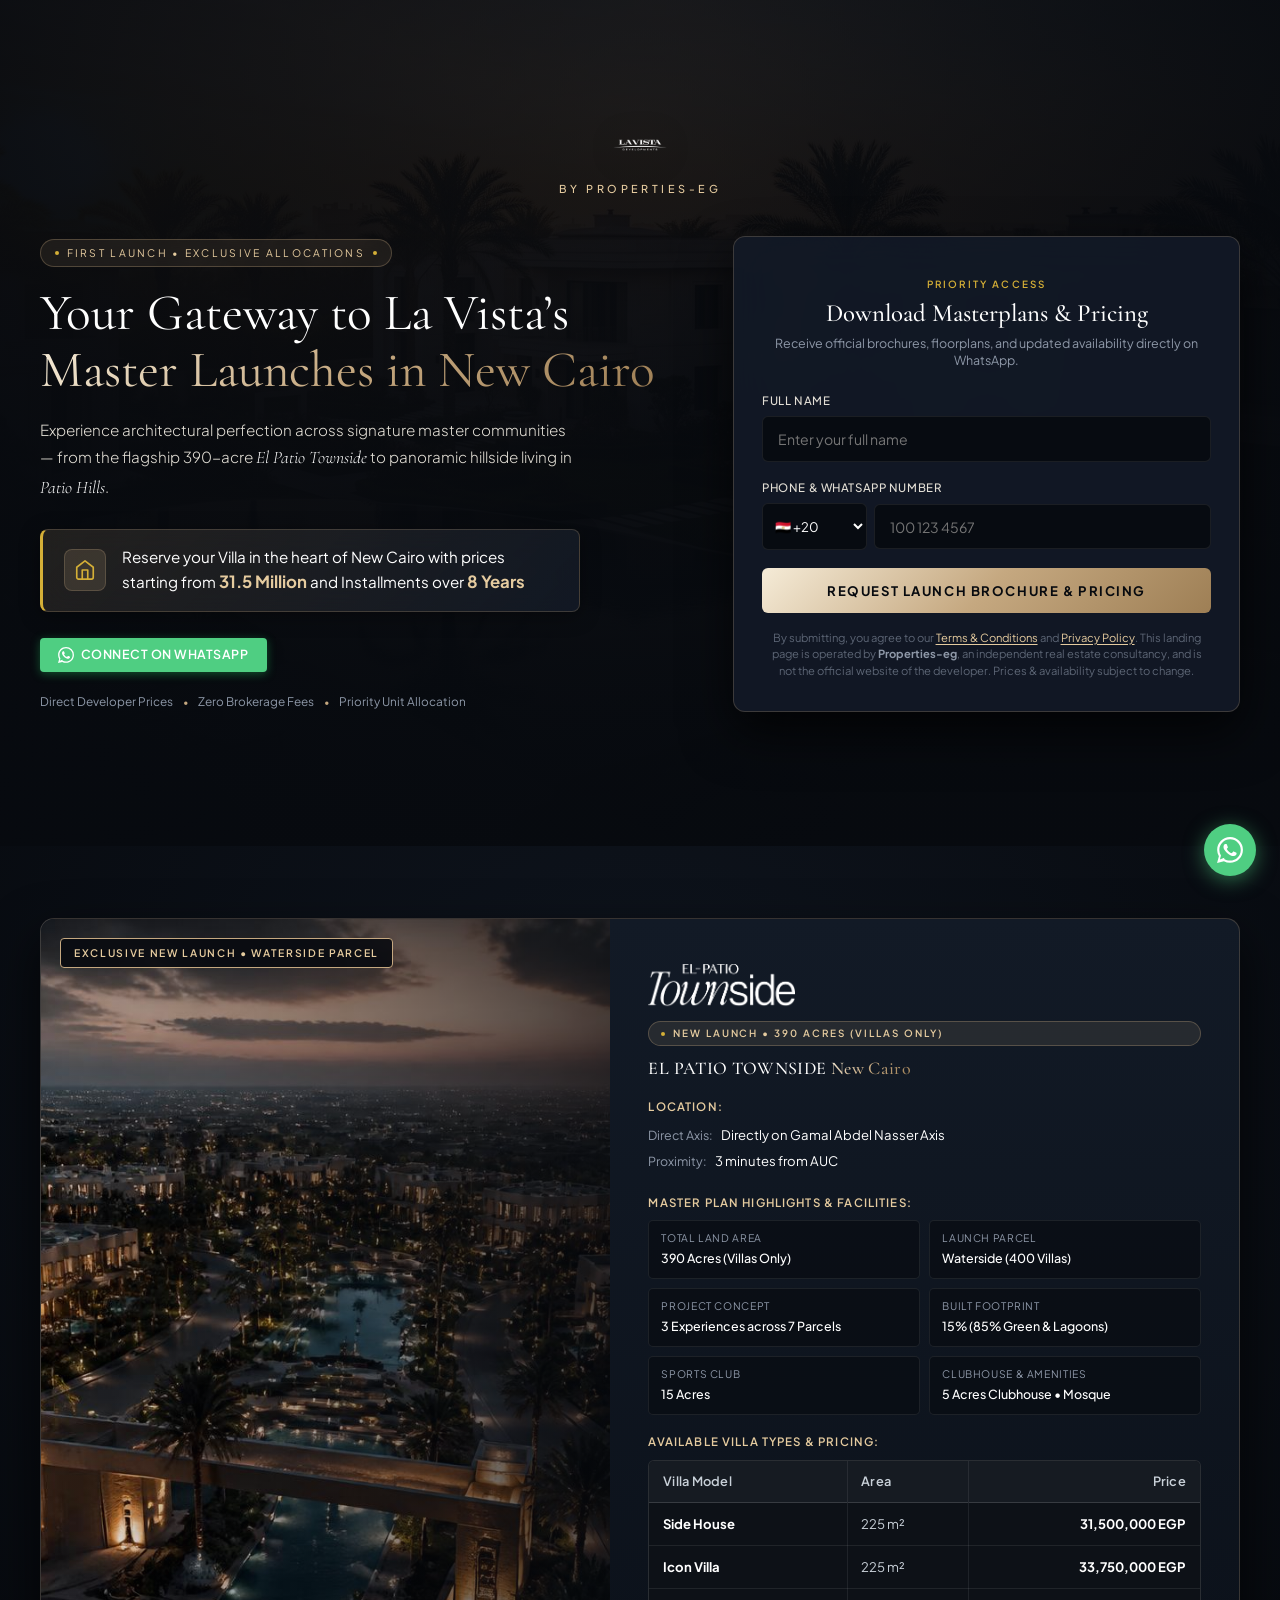
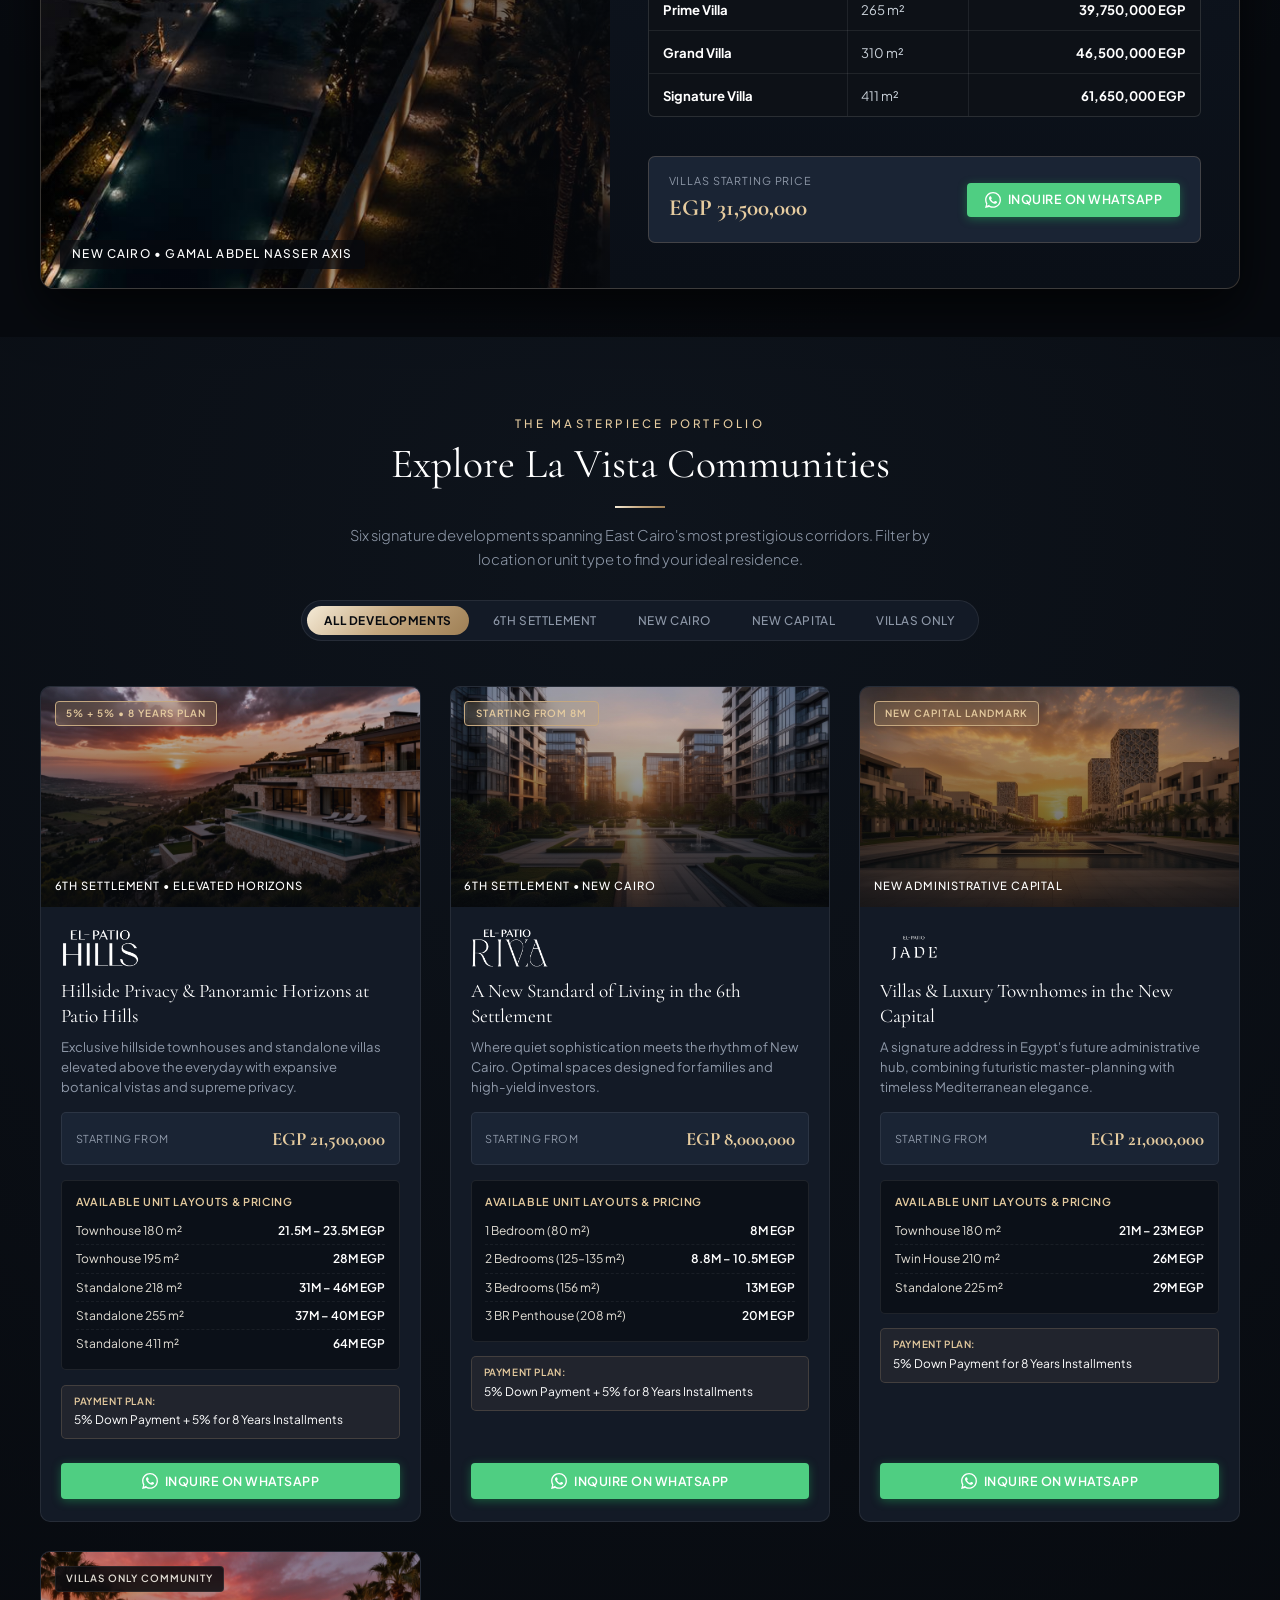
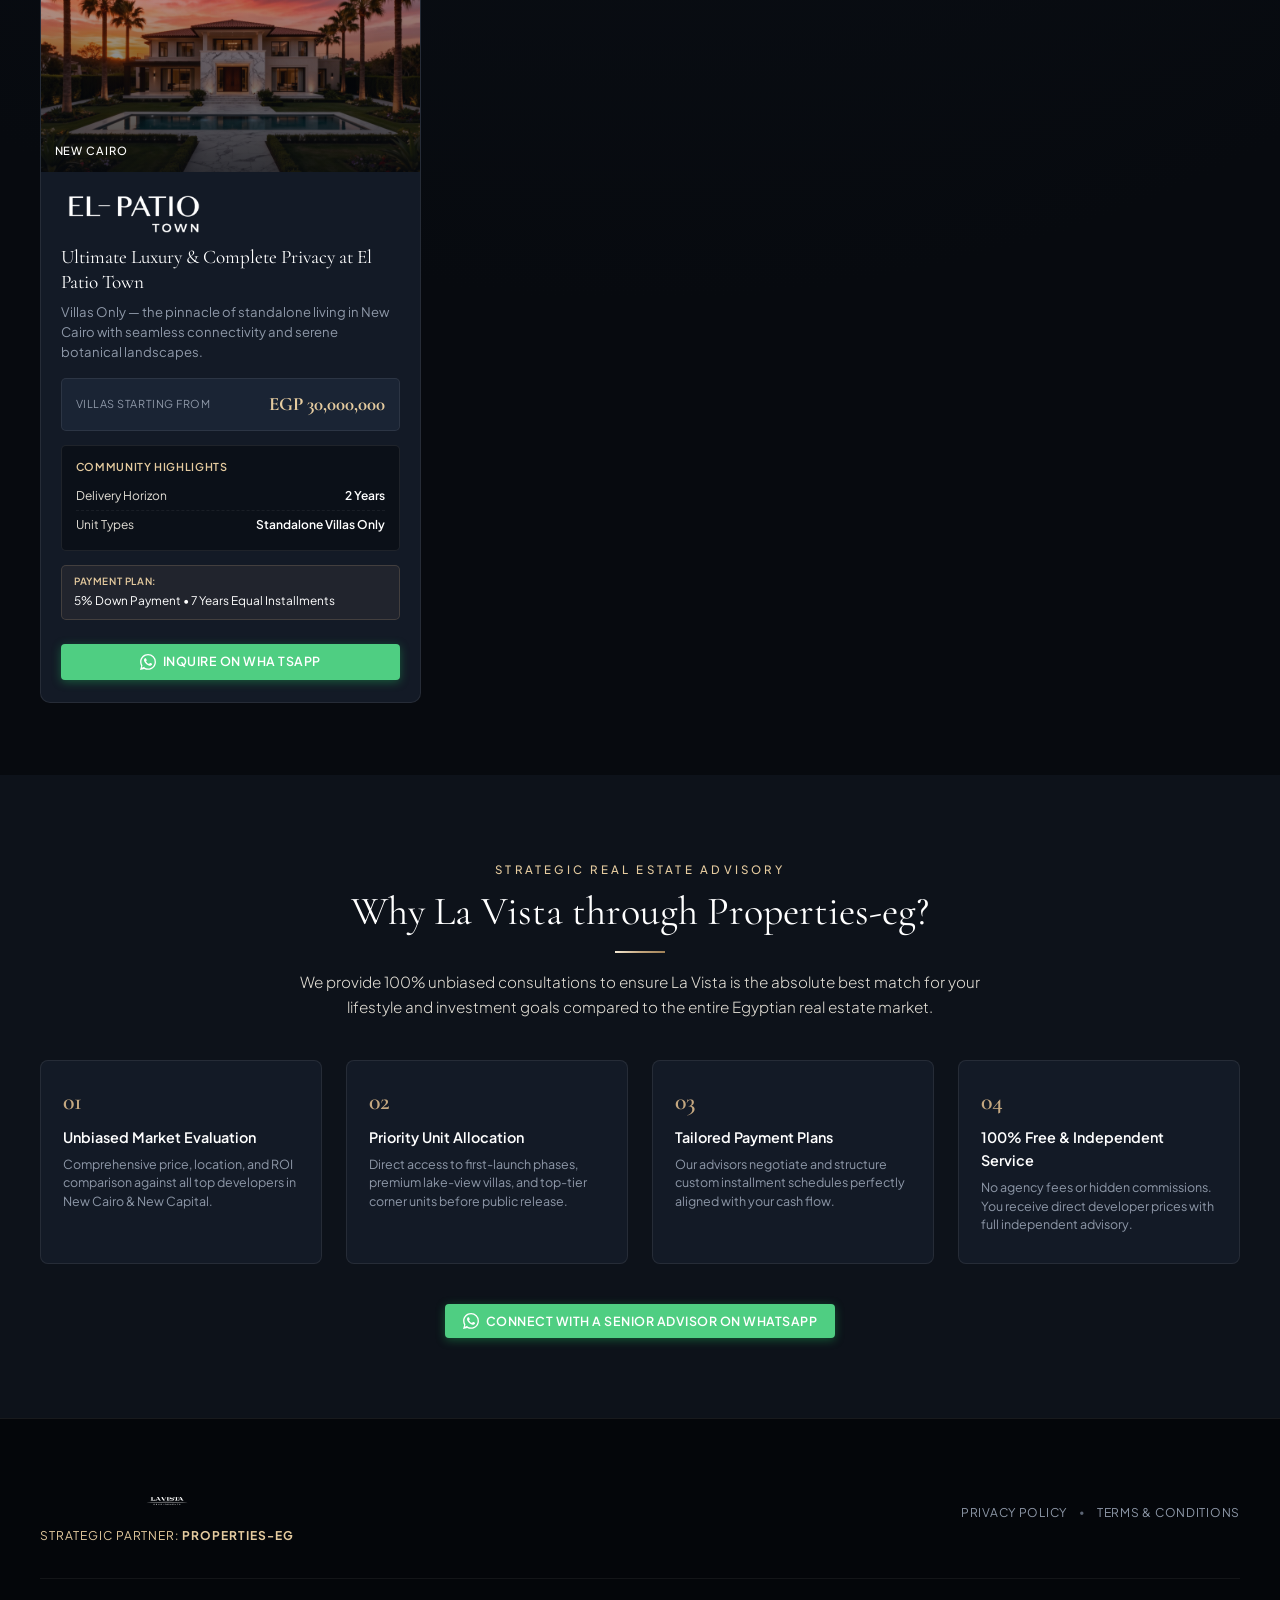
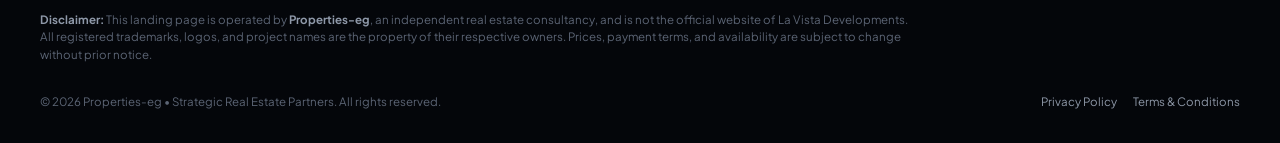
==== commit 9ef550d7: "Remove layout details column from Townside table for optimized mobile view" ====
--- a/index.html
+++ b/index.html
@@ -274,7 +274,6 @@
                     <tr>
                       <th>Villa Model</th>
                       <th>Area</th>
-                      <th>Layout Details</th>
                       <th>Price</th>
                     </tr>
                   </thead>
@@ -282,31 +281,26 @@
                     <tr>
                       <td class="cell-model">Side House</td>
                       <td class="cell-area">225 m²</td>
-                      <td class="cell-layout">3 Bedrooms + Living</td>
                       <td class="cell-price">31,500,000 EGP</td>
                     </tr>
                     <tr>
                       <td class="cell-model">Icon Villa</td>
                       <td class="cell-area">225 m²</td>
-                      <td class="cell-layout">3 Bedrooms + Living</td>
                       <td class="cell-price">33,750,000 EGP</td>
                     </tr>
                     <tr>
                       <td class="cell-model">Prime Villa</td>
                       <td class="cell-area">265 m²</td>
-                      <td class="cell-layout">4 Bedrooms + Living + Nanny's Room</td>
                       <td class="cell-price">39,750,000 EGP</td>
                     </tr>
                     <tr>
                       <td class="cell-model">Grand Villa</td>
                       <td class="cell-area">310 m²</td>
-                      <td class="cell-layout">4 Master Bedrooms with Dressing + Nanny's Room + Living</td>
                       <td class="cell-price">46,500,000 EGP</td>
                     </tr>
                     <tr>
                       <td class="cell-model">Signature Villa</td>
                       <td class="cell-area">411 m²</td>
-                      <td class="cell-layout">Office + 4 Master Bedrooms + Living</td>
                       <td class="cell-price">61,650,000 EGP</td>
                     </tr>
                   </tbody>
--- a/styles.css
+++ b/styles.css
@@ -760,7 +760,6 @@
   font-family: var(--font-sans);
   font-size: 0.82rem;
   text-align: left;
-  min-width: 520px;
 }
 
 .townside-table thead tr {
@@ -769,7 +768,7 @@
 }
 
 .townside-table th {
-  padding: 0.7rem 0.9rem;
+  padding: 0.65rem 0.85rem;
   color: #c9d1d9;
   font-weight: 600;
   font-size: 0.8rem;
@@ -783,7 +782,7 @@
 }
 
 .townside-table td {
-  padding: 0.75rem 0.9rem;
+  padding: 0.65rem 0.85rem;
   border-bottom: 1px solid rgba(255, 255, 255, 0.08);
   border-right: 1px solid rgba(255, 255, 255, 0.08);
   vertical-align: middle;
@@ -810,11 +809,6 @@
 .townside-table .cell-area {
   color: #c9d1d9;
   white-space: nowrap;
-}
-
-.townside-table .cell-layout {
-  color: #c9d1d9;
-  line-height: 1.4;
 }
 
 .townside-table .cell-price {
@@ -1549,6 +1543,12 @@
     gap: 0.5rem;
   }
 
+  .townside-table th,
+  .townside-table td {
+    padding: 0.55rem 0.6rem;
+    font-size: 0.74rem;
+  }
+
   .country-select {
     width: 100%;
   }
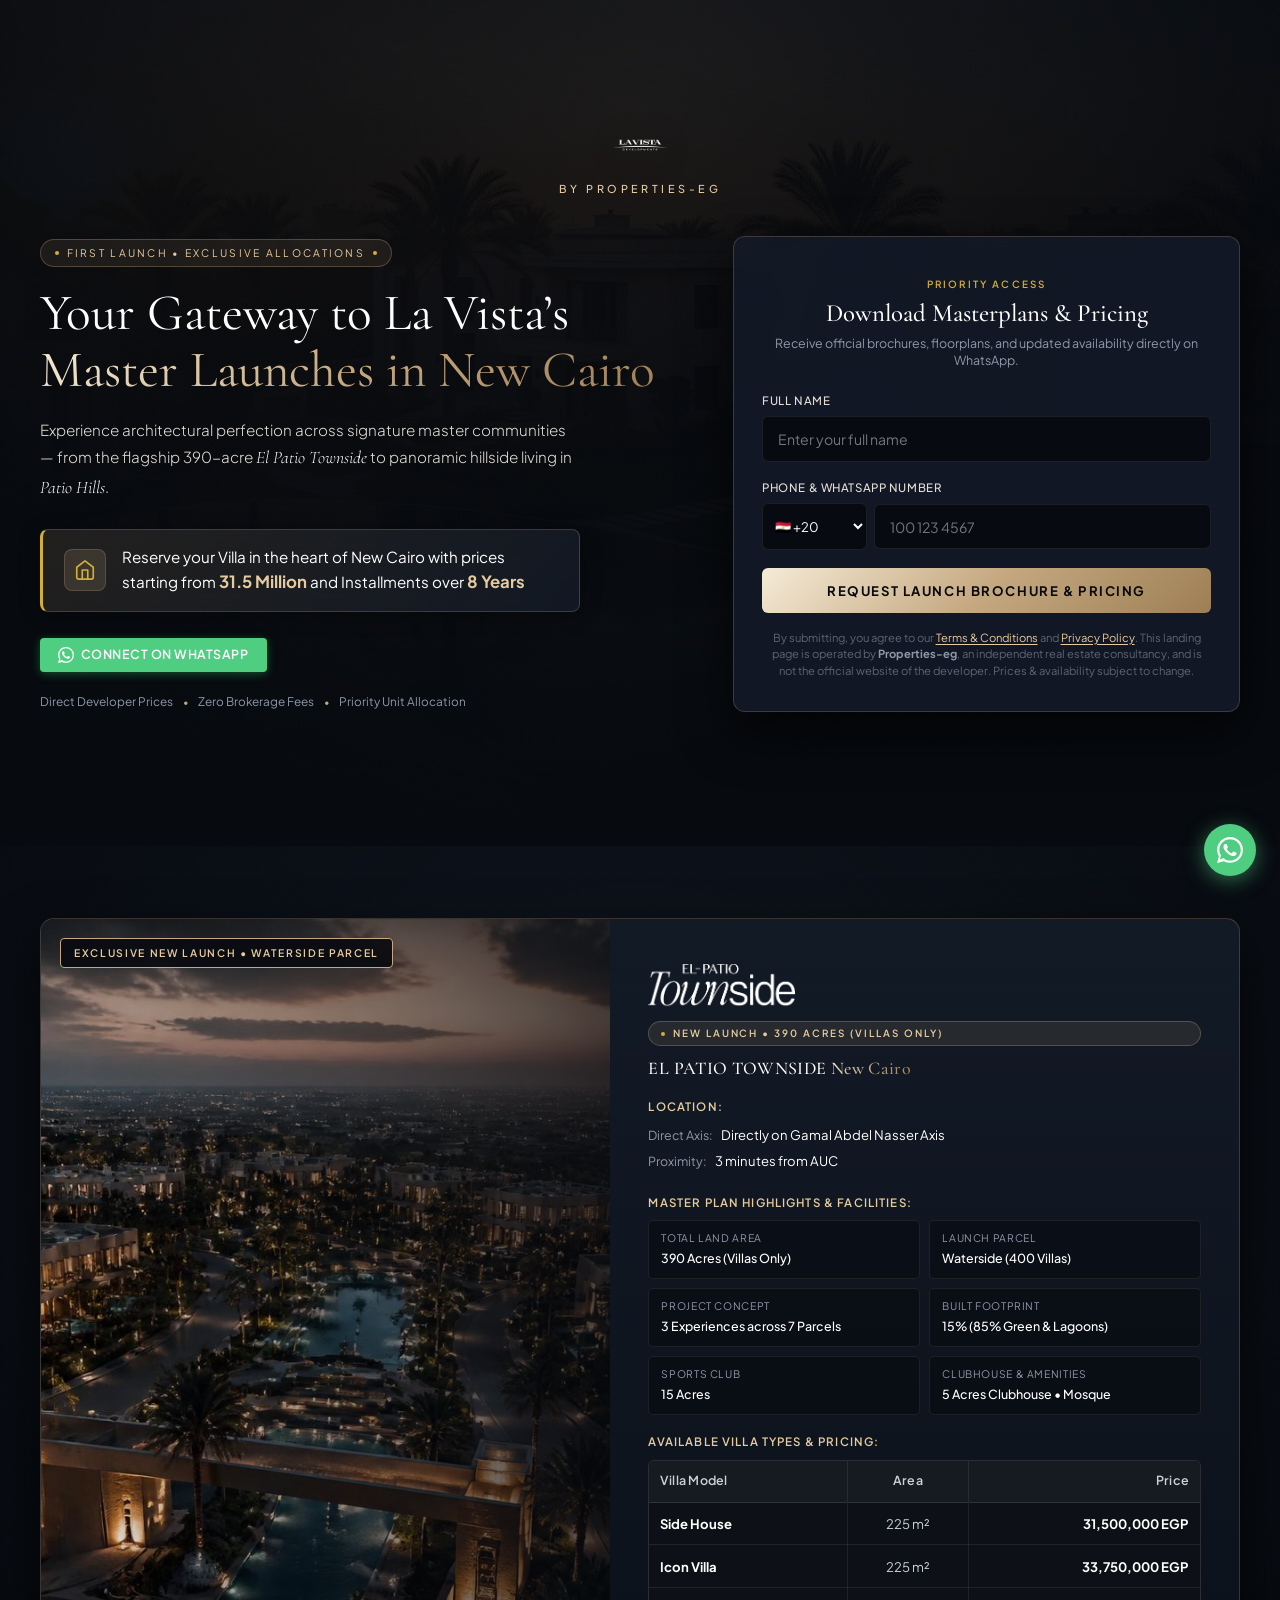
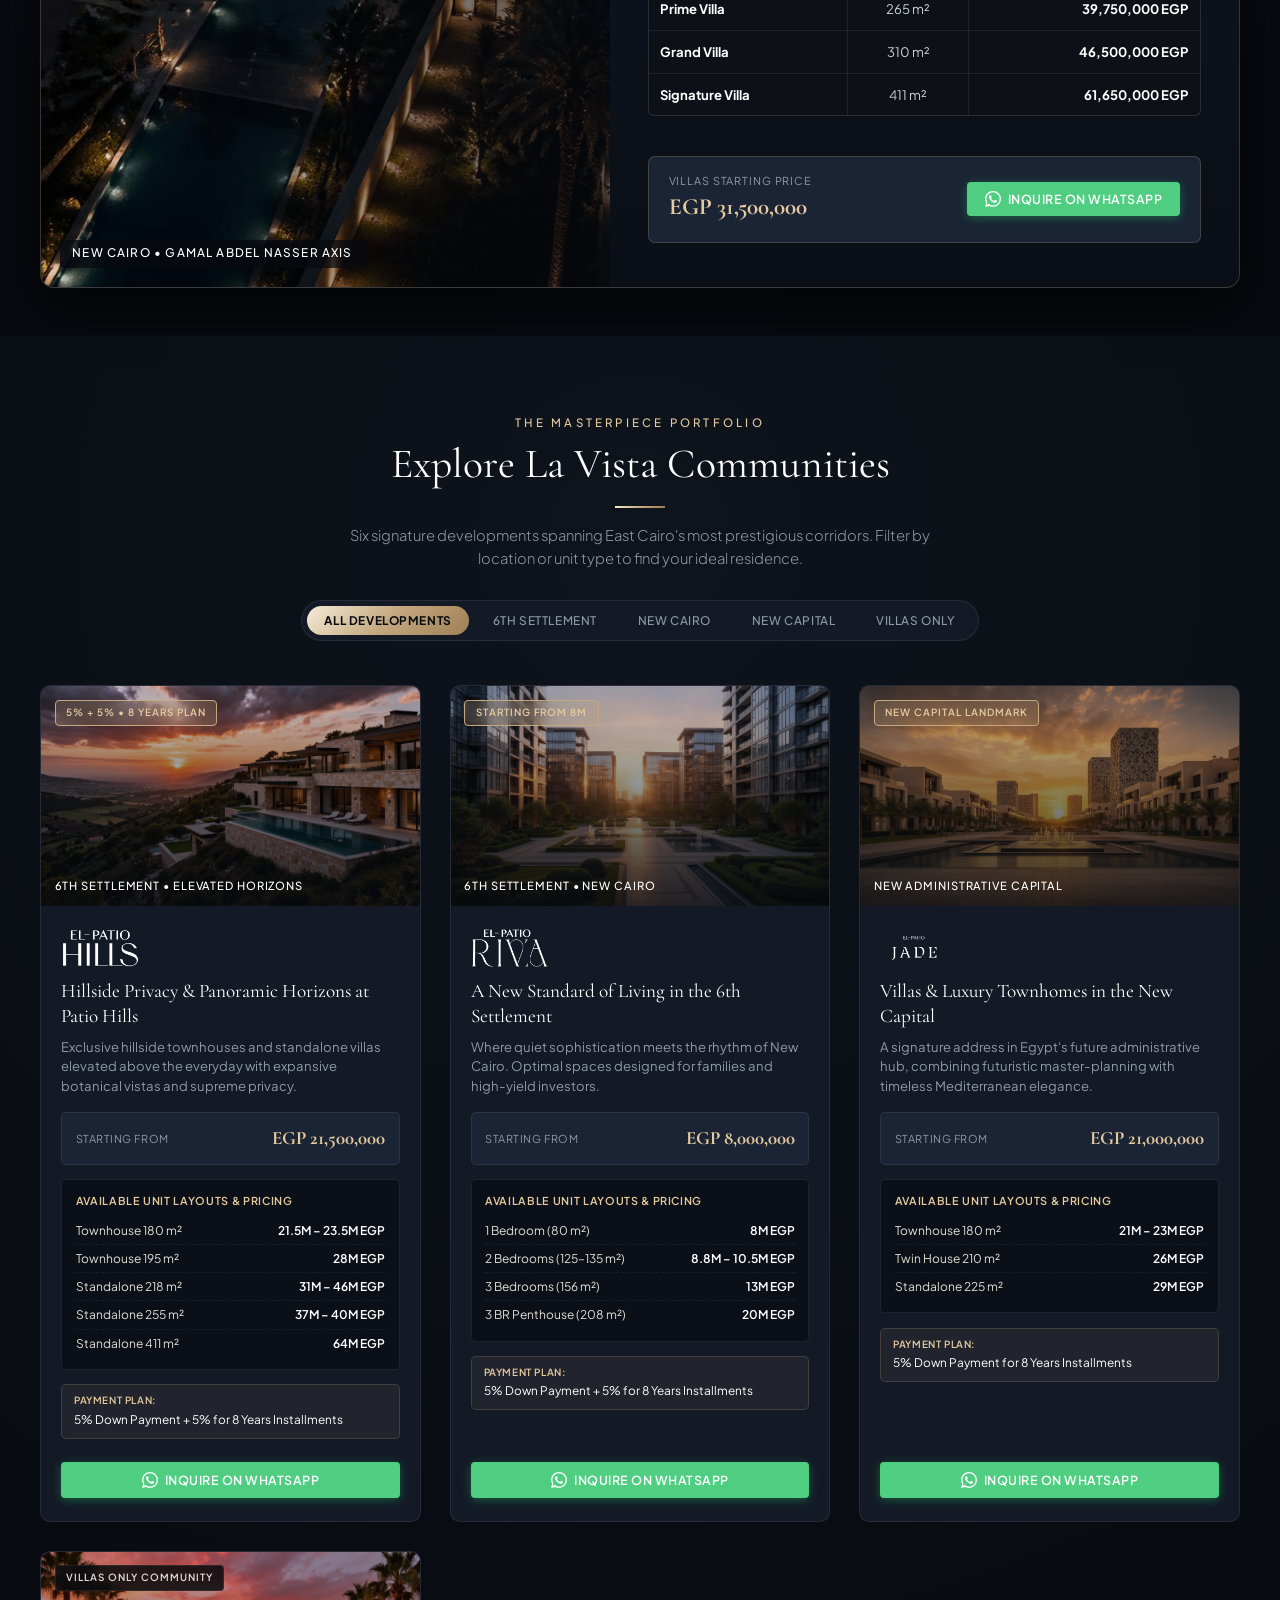
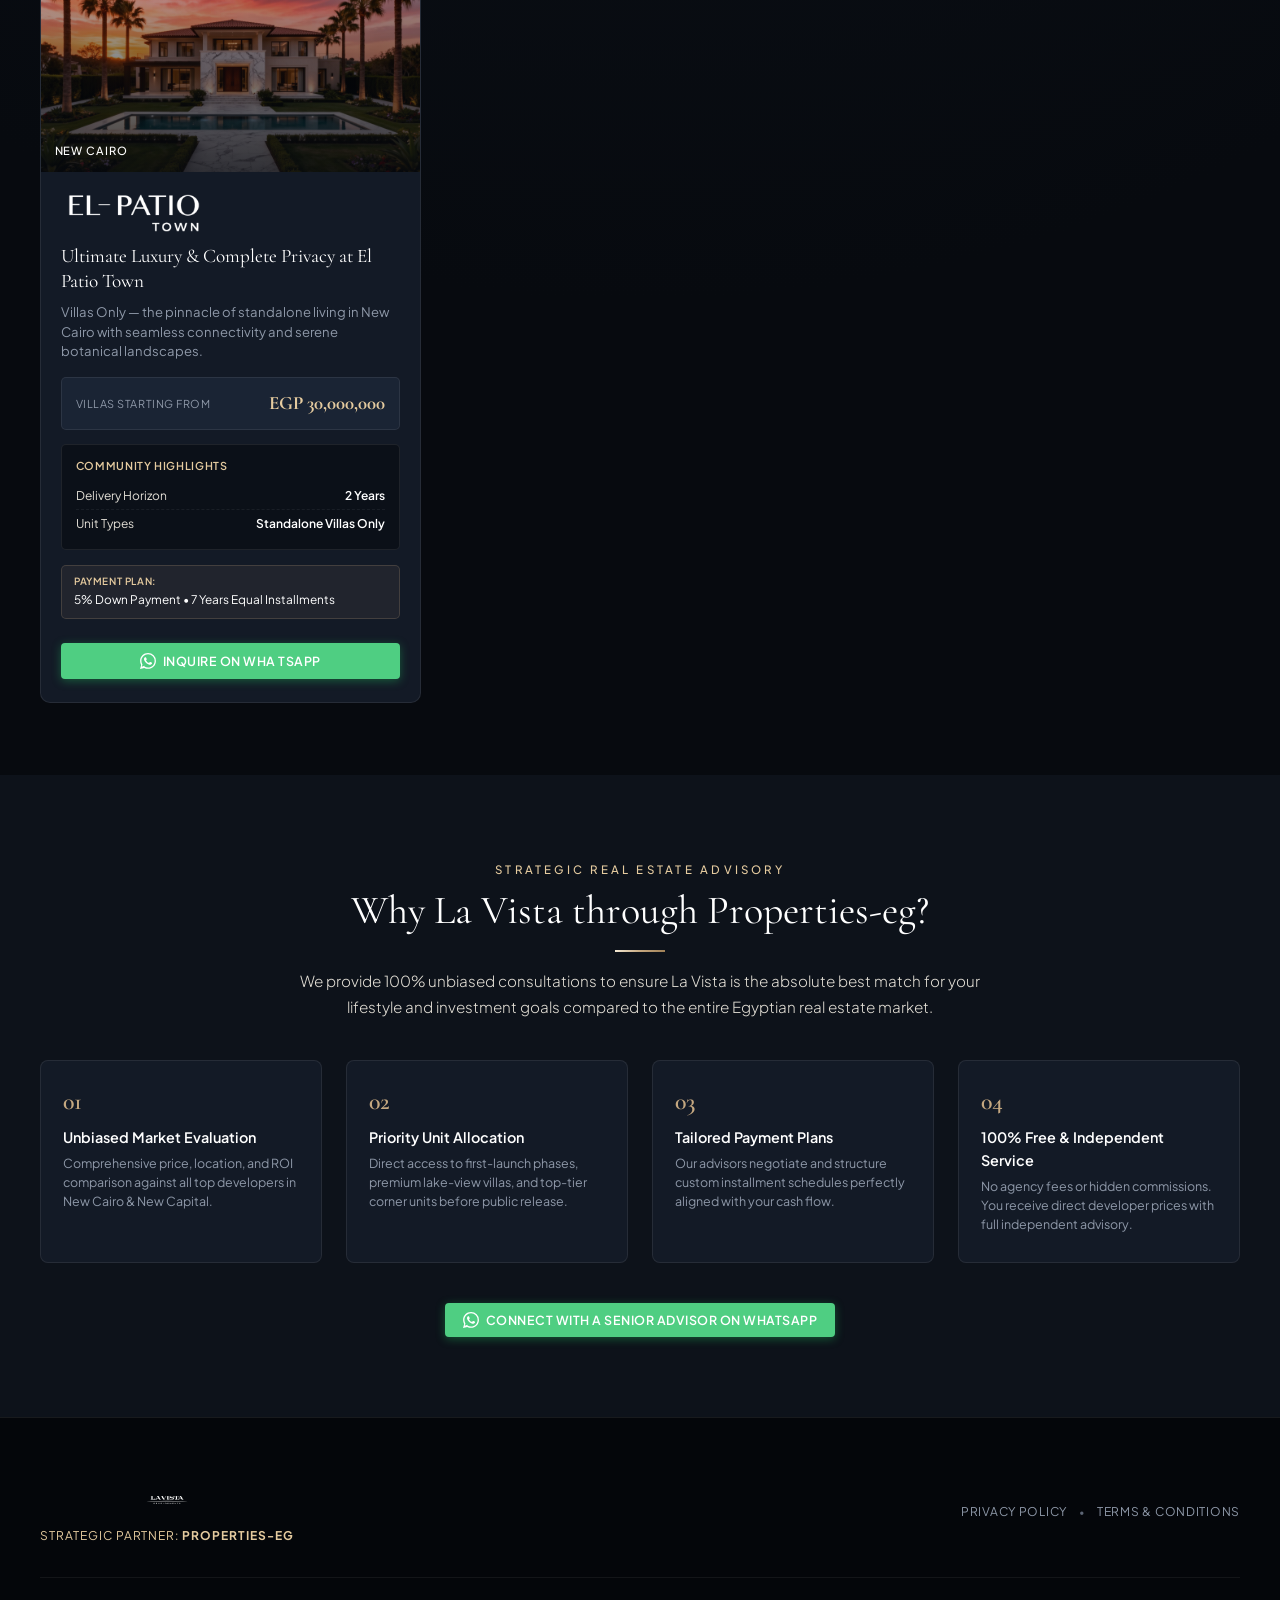
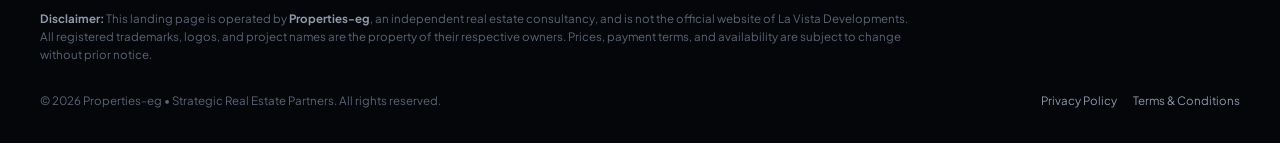
==== commit cc15e7b1: "Setup Google tag AW-18387364928 across all pages" ====
--- a/index.html
+++ b/index.html
@@ -30,13 +30,14 @@
   <!-- Stylesheet -->
   <link rel="stylesheet" href="styles.css" />
 
-  <!-- Google tag (gtag.js) for Conversion Tracking -->
-  <script async src="https://www.googletagmanager.com/gtag/js?id=AW-18143625888"></script>
+  <!-- Google tag (gtag.js) -->
+  <script async src="https://www.googletagmanager.com/gtag/js?id=AW-18387364928"></script>
   <script>
     window.dataLayer = window.dataLayer || [];
     function gtag(){dataLayer.push(arguments);}
     gtag('js', new Date());
-    gtag('config', 'AW-18143625888');
+
+    gtag('config', 'AW-18387364928');
 
     function gtag_report_conversion(url) {
       var callback = function () {
@@ -46,7 +47,7 @@
       };
       if (typeof gtag === 'function') {
         gtag('event', 'conversion', {
-          'send_to': 'AW-18143625888/IZlSCJDY36scEKCFx8tD',
+          'send_to': 'AW-18387364928',
           'value': 1.0,
           'currency': 'EGP',
           'event_callback': callback
--- a/styles.css
+++ b/styles.css
@@ -746,16 +746,16 @@
 
 .townside-table-wrapper {
   width: 100%;
-  overflow-x: auto;
-  -webkit-overflow-scrolling: touch;
   border: 1px solid rgba(255, 255, 255, 0.12);
   border-radius: 6px;
   background: #0d1117;
   margin-top: 0.5rem;
+  overflow: hidden;
 }
 
 .townside-table {
   width: 100%;
+  table-layout: fixed;
   border-collapse: collapse;
   font-family: var(--font-sans);
   font-size: 0.82rem;
@@ -768,30 +768,40 @@
 }
 
 .townside-table th {
-  padding: 0.65rem 0.85rem;
+  padding: 0.65rem 0.65rem;
   color: #c9d1d9;
   font-weight: 600;
-  font-size: 0.8rem;
+  font-size: 0.78rem;
   letter-spacing: 0.02em;
   border-right: 1px solid rgba(255, 255, 255, 0.08);
 }
 
-.townside-table th:last-child {
+.townside-table th:nth-child(1),
+.townside-table td:nth-child(1) {
+  width: 36%;
+  text-align: left;
+}
+
+.townside-table th:nth-child(2),
+.townside-table td:nth-child(2) {
+  width: 22%;
+  text-align: center;
+}
+
+.townside-table th:nth-child(3),
+.townside-table td:nth-child(3) {
+  width: 42%;
+  text-align: right;
   border-right: none;
-  text-align: right;
 }
 
 .townside-table td {
-  padding: 0.65rem 0.85rem;
+  padding: 0.65rem 0.65rem;
   border-bottom: 1px solid rgba(255, 255, 255, 0.08);
   border-right: 1px solid rgba(255, 255, 255, 0.08);
   vertical-align: middle;
 }
 
-.townside-table td:last-child {
-  border-right: none;
-}
-
 .townside-table tbody tr:last-child td {
   border-bottom: none;
 }
@@ -809,6 +819,7 @@
 .townside-table .cell-area {
   color: #c9d1d9;
   white-space: nowrap;
+  text-align: center;
 }
 
 .townside-table .cell-price {
@@ -1485,7 +1496,7 @@
   }
 
   .special-content-col {
-    padding: 1.6rem 1.2rem;
+    padding: 1.5rem 1rem;
   }
 
   .spec-grid-2col {
@@ -1501,6 +1512,10 @@
 
   .special-price-action-row .btn-wa-compact {
     width: 100%;
+    padding: 10px 10px;
+    font-size: 0.74rem;
+    letter-spacing: 0.02em;
+    gap: 6px;
   }
 
   .why-us-grid {
@@ -1527,7 +1542,7 @@
 
 @media (max-width: 480px) {
   .container {
-    padding: 0 1rem;
+    padding: 0 0.85rem;
   }
 
   .hero-heading {
@@ -1536,6 +1551,10 @@
 
   .special-heading {
     font-size: 1.1rem;
+  }
+
+  .special-content-col {
+    padding: 1.25rem 0.65rem;
   }
 
   .phone-input-row {
@@ -1545,8 +1564,16 @@
 
   .townside-table th,
   .townside-table td {
-    padding: 0.55rem 0.6rem;
-    font-size: 0.74rem;
+    padding: 0.5rem 0.35rem;
+    font-size: 0.71rem;
+  }
+
+  .townside-table .cell-model {
+    font-size: 0.69rem;
+  }
+
+  .townside-table .cell-price {
+    font-size: 0.71rem;
   }
 
   .country-select {
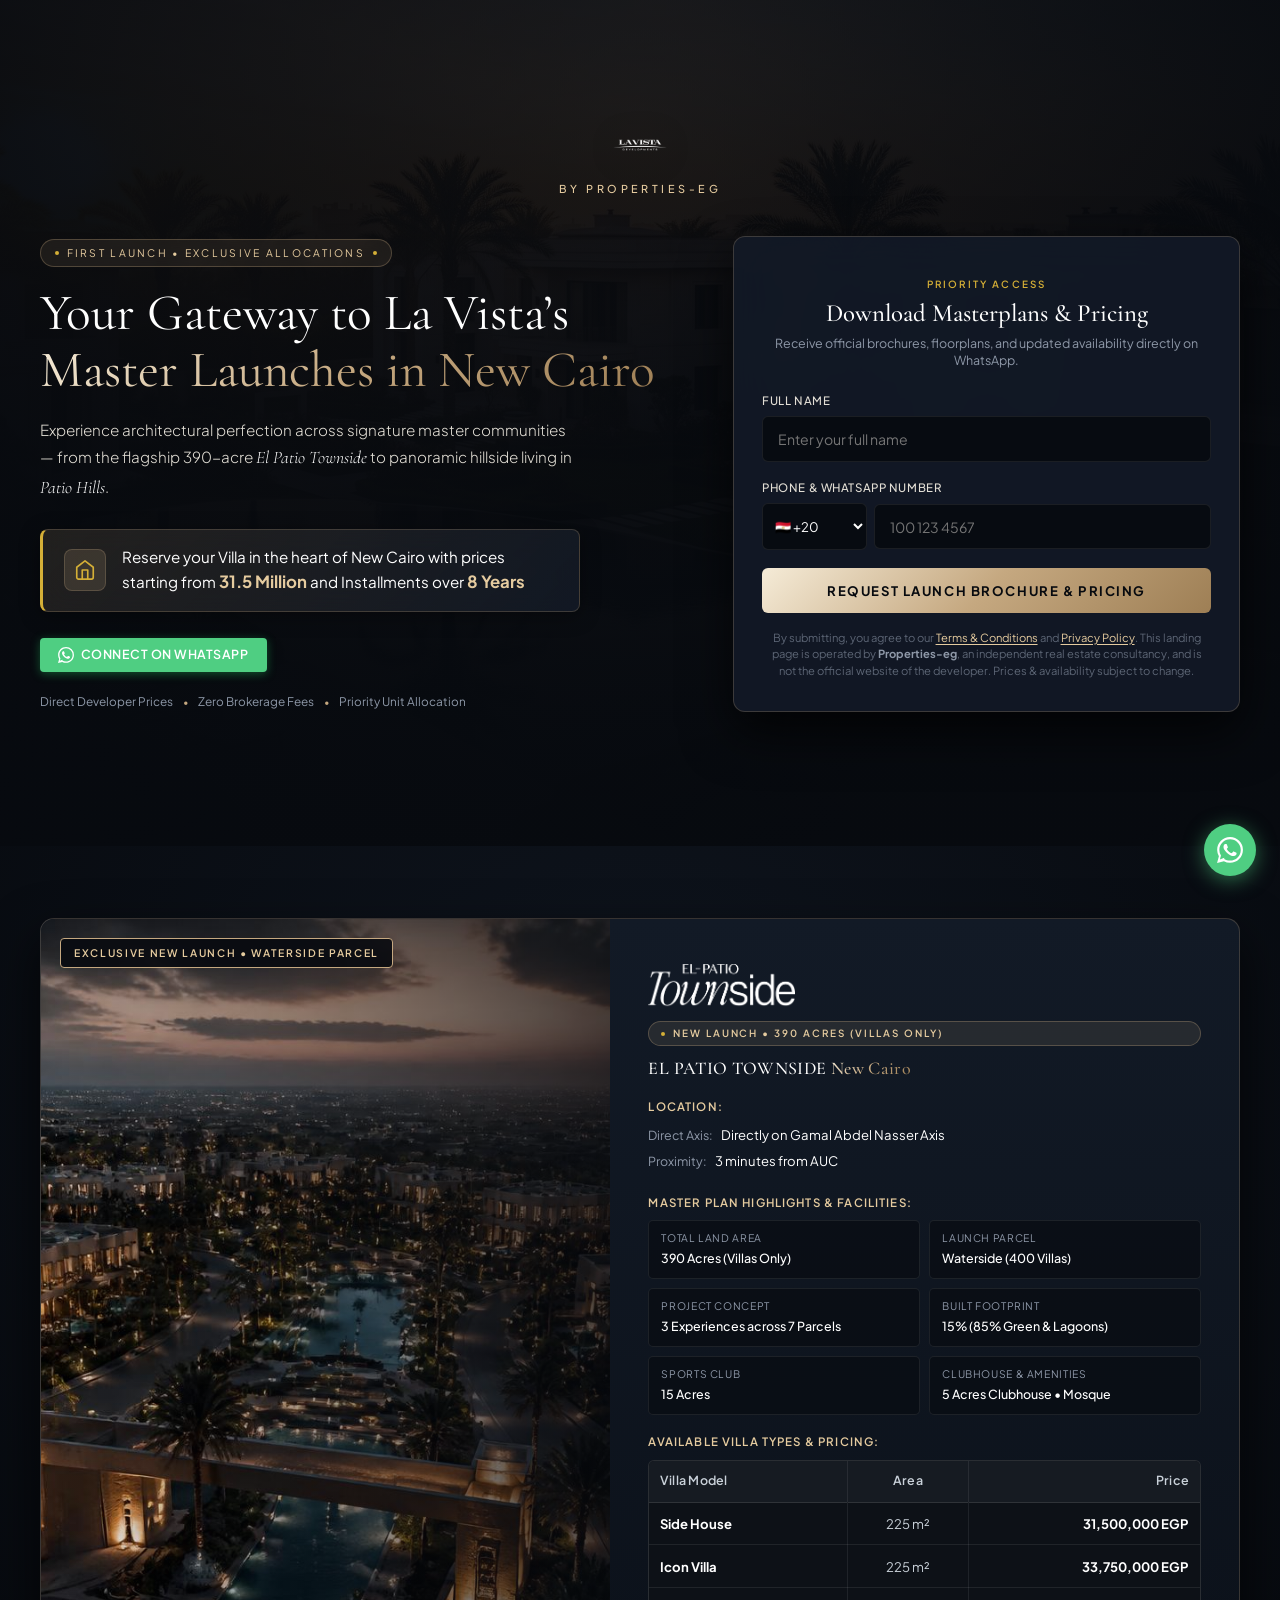
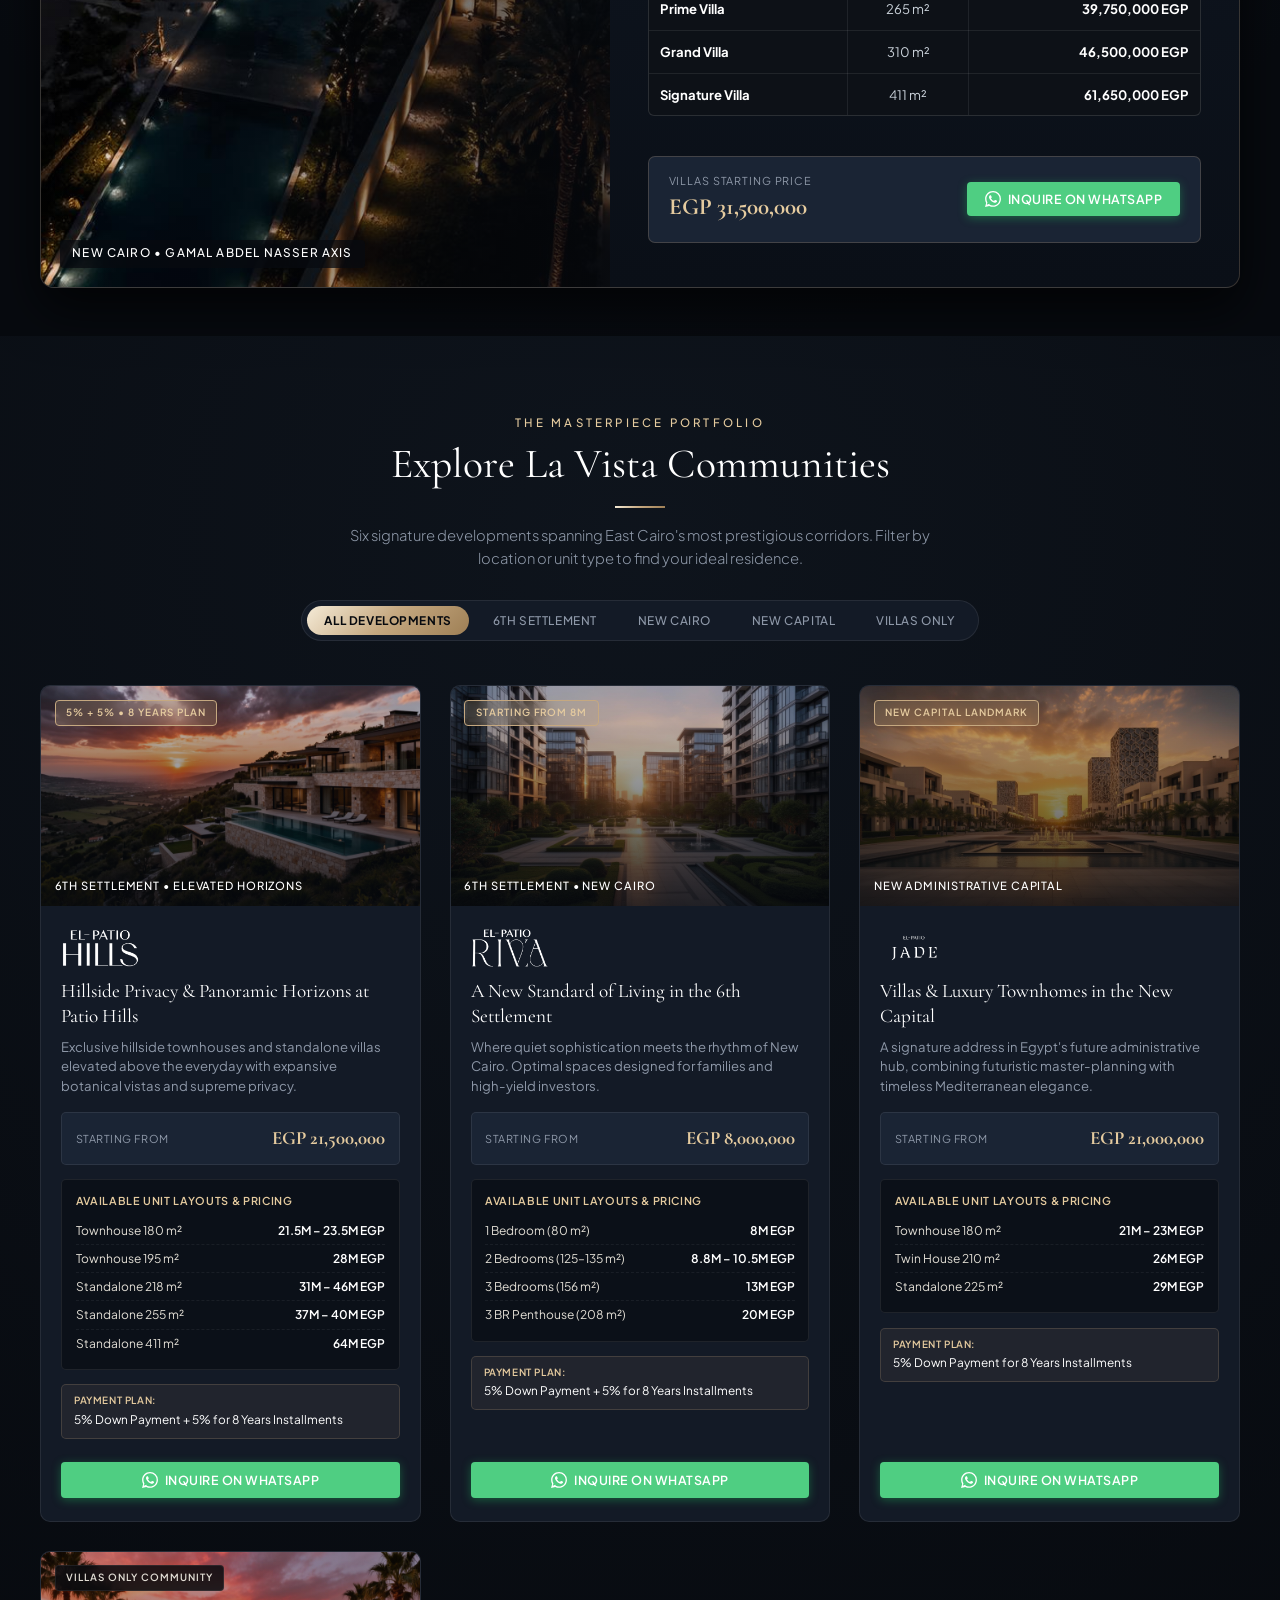
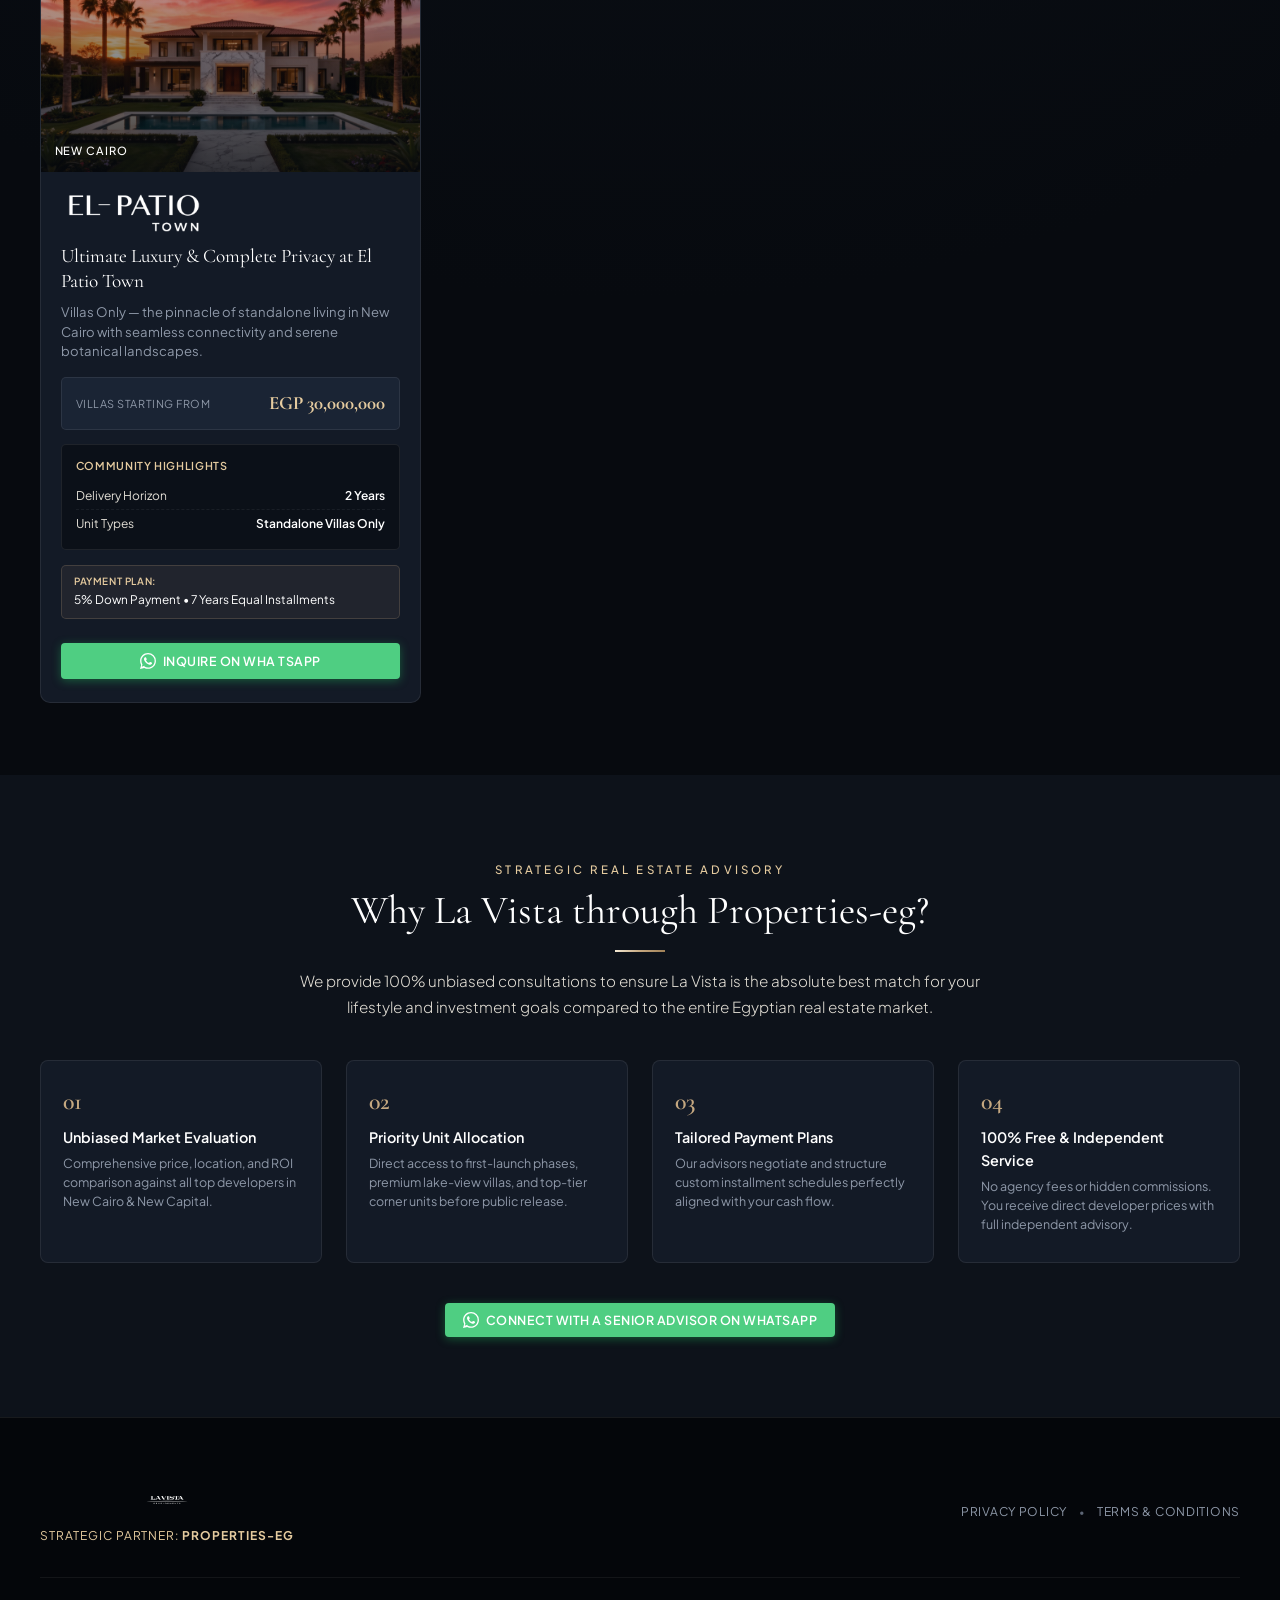
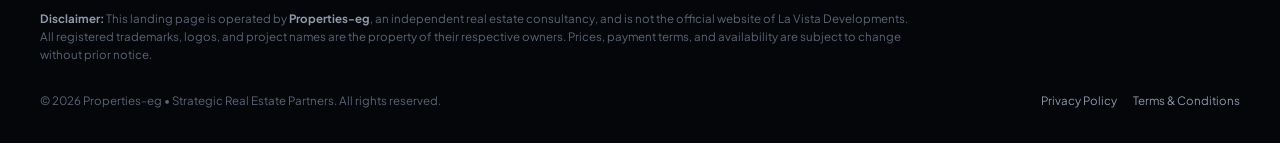
==== commit d1ebfa86: "Setup Google Ads conversion tracking (AW-18387364928/B51iCOCosO0cEMDY479E) for all form submissions " ====
--- a/index.html
+++ b/index.html
@@ -41,18 +41,18 @@
 
     function gtag_report_conversion(url) {
       var callback = function () {
-        if (typeof(url) !== 'undefined') {
+        if (typeof(url) != 'undefined' && url) {
           window.location = url;
         }
       };
       if (typeof gtag === 'function') {
         gtag('event', 'conversion', {
-          'send_to': 'AW-18387364928',
+          'send_to': 'AW-18387364928/B51iCOCosO0cEMDY479E',
           'value': 1.0,
           'currency': 'EGP',
           'event_callback': callback
         });
-      } else if (typeof url !== 'undefined') {
+      } else if (typeof url != 'undefined' && url) {
         window.location = url;
       }
       return false;
